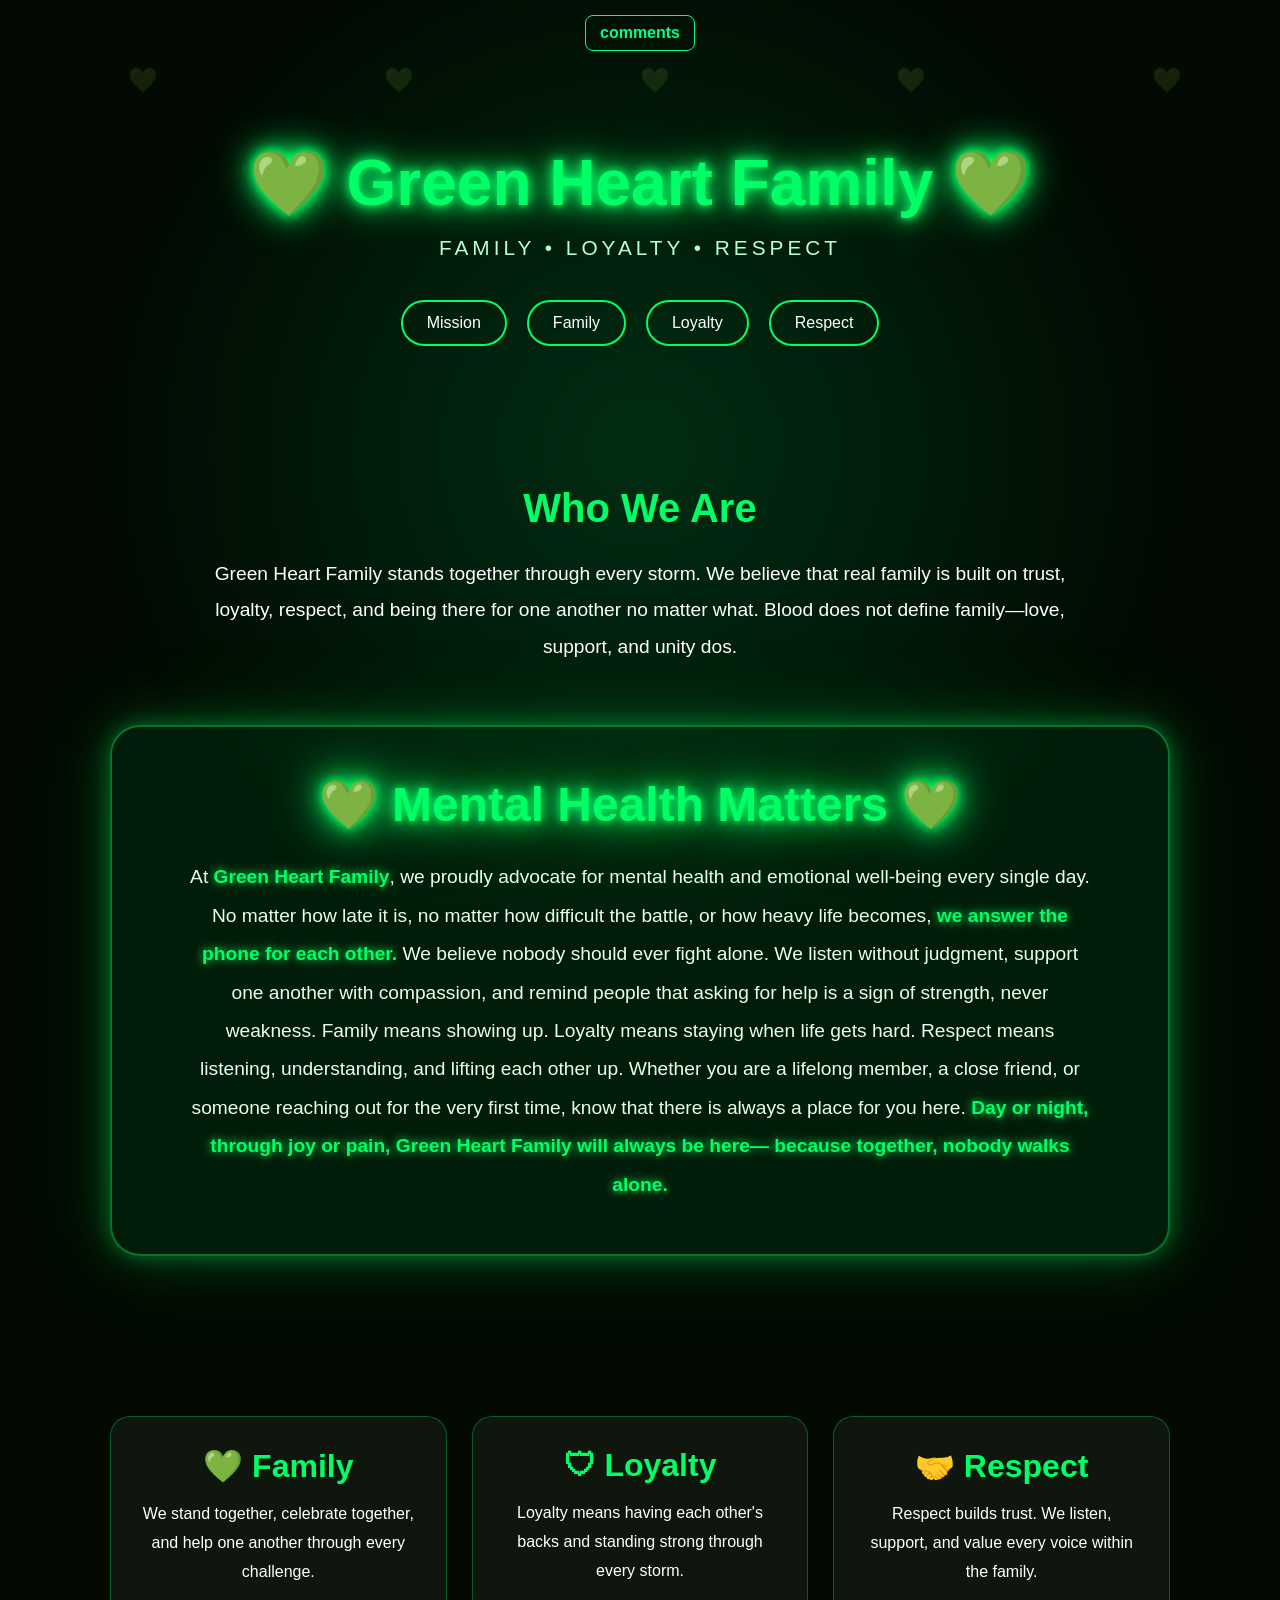
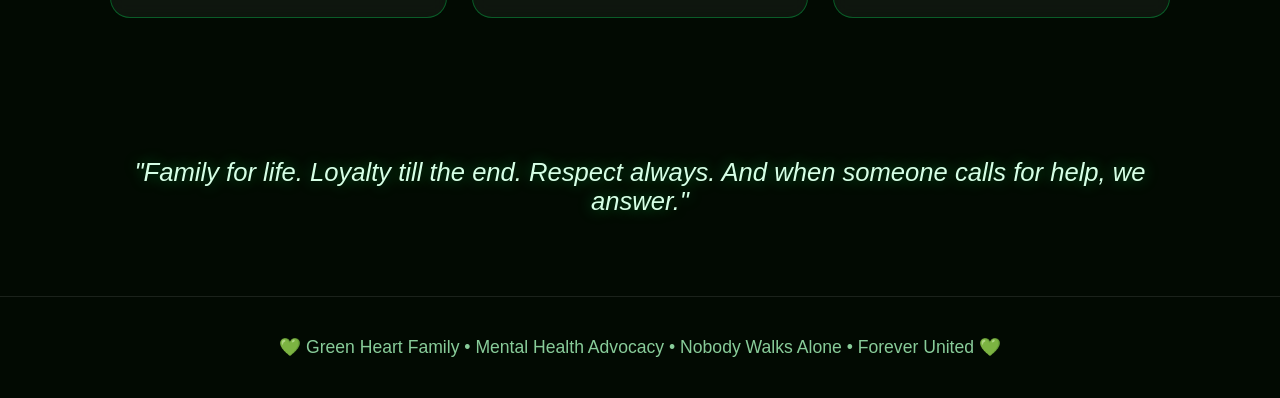
==== index.html @ 39920eed "Refactor index.html with updated content and styles" ====
<!DOCTYPE html>
<html lang="en">
<head>
<meta charset="UTF-8">
<meta name="viewport" content="width=device-width, initial-scale=1.0">
<title>Green Heart Family</title>

<style>
*{
margin:0;
padding:0;
box-sizing:border-box;
font-family:Arial,sans-serif;
}

html,body{
width:100%;
overflow-x:hidden;
}

/* ===== INTRO SCREEN ===== */
#intro{
position:fixed;
inset:0;
background:#000;
display:flex;
align-items:center;
justify-content:center;
z-index:9999;
animation:fadeOut 2s ease forwards;
animation-delay:4s;
}

#intro h1{
font-size:4rem;
color:#00ff66;
text-shadow:0 0 20px #00ff66, 0 0 40px #00ff66;
transform:scale(0.5);
opacity:0;
animation:zoomIn 2s ease forwards;
}

@keyframes zoomIn{
0%{
transform:scale(0.3);
opacity:0;
letter-spacing:20px;
}
100%{
transform:scale(1.2);
opacity:1;
letter-spacing:5px;
}
}

@keyframes fadeOut{
to{
opacity:0;
visibility:hidden;
}
}

body{
background:#020a02;
color:#fff;
}

/* Animated Background */
body::before{
content:"";
position:fixed;
inset:0;
background:
radial-gradient(circle at center,
rgba(0,255,120,.15),
transparent 70%);
animation:pulse 8s infinite alternate;
z-index:-2;
}

@keyframes pulse{
from{transform:scale(1);}
to{transform:scale(1.2);}
}

/* Floating Hearts */
.heart{
position:fixed;
color:#00ff66;
opacity:.15;
font-size:24px;
animation:float 18s linear infinite;
z-index:-1;
pointer-events:none;
}

@keyframes float{
0%{
transform:translateY(110vh) rotate(0deg);
}
100%{
transform:translateY(-120vh) rotate(360deg);
}
}

/* Header */
header{
text-align:center;
padding:80px 20px;
}

h1{
font-size:4rem;
color:#00ff66;
text-shadow:
0 0 10px #00ff66,
0 0 20px #00ff66,
0 0 40px #00ff66;
}

.tagline{
margin-top:15px;
font-size:1.3rem;
letter-spacing:4px;
color:#b8ffd0;
}

/* Navigation */
nav{
margin-top:40px;
display:flex;
justify-content:center;
gap:20px;
flex-wrap:wrap;
}

nav a{
text-decoration:none;
color:white;
padding:12px 24px;
border:2px solid #00ff66;
border-radius:30px;
transition:.3s;
}

nav a:hover{
background:#00ff66;
color:black;
box-shadow:0 0 25px #00ff66;
transform:translateY(-3px);
}

/* Sections */
section{
max-width:1100px;
margin:auto;
padding:60px 20px;
text-align:center;
}

section h2{
font-size:2.5rem;
color:#00ff66;
margin-bottom:25px;
}

/* Mental Health Hero */
.mental-health{
margin-top:60px;
padding:50px 30px;
border-radius:30px;
background:rgba(0,255,100,.08);
border:2px solid rgba(0,255,100,.4);
backdrop-filter:blur(10px);
box-shadow:
0 0 20px rgba(0,255,100,.3),
0 0 50px rgba(0,255,100,.2),
0 0 100px rgba(0,255,100,.1);
animation:greenGlow 4s infinite alternate;
}

@keyframes greenGlow{
from{
box-shadow:
0 0 20px rgba(0,255,100,.3),
0 0 50px rgba(0,255,100,.2);
}

to{
box-shadow:
0 0 40px rgba(0,255,100,.6),
0 0 90px rgba(0,255,100,.3);
}
}

.mental-health h2{
font-size:3rem;
text-shadow:
0 0 10px #00ff66,
0 0 25px #00ff66,
0 0 50px #00ff66;
}

.mental-health p{
font-size:1.2rem;
line-height:2;
color:#eaffea;
max-width:900px;
margin:auto;
}

.mental-health strong{
color:#00ff66;
text-shadow:0 0 10px #00ff66;
}

/* Cards */
.card-container{
display:grid;
grid-template-columns:repeat(auto-fit,minmax(250px,1fr));
gap:25px;
margin-top:40px;
}

.card{
background:rgba(255,255,255,.05);
border:1px solid rgba(0,255,100,.3);
padding:30px;
border-radius:20px;
backdrop-filter:blur(8px);
transition:.3s;
}

.card:hover{
transform:translateY(-10px);
box-shadow:0 0 30px rgba(0,255,100,.5);
}

.card h2{
color:#00ff66;
margin-bottom:15px;
font-size:2rem;
}

.card p{
line-height:1.8;
}

/* Quote */
.quote{
font-size:1.6rem;
font-style:italic;
padding:80px 20px;
color:#d6ffe6;
text-shadow:0 0 15px rgba(0,255,100,.4);
}

/* Footer */
footer{
text-align:center;
padding:40px 20px;
border-top:1px solid rgba(255,255,255,.1);
color:#88cc99;
font-size:1.1rem;
}

/* Mobile */
@media(max-width:768px){

h1{
font-size:2.7rem;
}

#intro h1{
font-size:2.5rem;
}

.tagline{
font-size:1rem;
letter-spacing:2px;
}

.mental-health h2{
font-size:2.2rem;
}

.mental-health p{
font-size:1rem;
line-height:1.8;
}

section h2{
font-size:2rem;
}

}
.pop-nav{
    text-align:center;
    margin:15px 0;
}

.pop-nav a{
    color:#00ff88;
    text-decoration:none;
    font-weight:bold;
    padding:8px 14px;
    border:1px solid #00ff88;
    border-radius:8px;
    display:inline-block;
    transition:0.3s;
}

.pop-nav a:hover{
    background:#00ff88;
    color:#000;
}
</style>
</head>

<body>

<!-- CINEMATIC INTRO -->
<div id="intro">
<h1>WELCOME IN</h1>
</div>

<nav class="pop-nav">
    <a href="comments.html">comments</a>
</nav>

<!-- Floating Hearts -->
<div class="heart" style="left:10%;animation-delay:0s;">💚</div>
<div class="heart" style="left:30%;animation-delay:4s;">💚</div>
<div class="heart" style="left:50%;animation-delay:8s;">💚</div>
<div class="heart" style="left:70%;animation-delay:12s;">💚</div>
<div class="heart" style="left:90%;animation-delay:16s;">💚</div>

<header>

<h1>💚 Green Heart Family 💚</h1>

<p class="tagline">
FAMILY • LOYALTY • RESPECT
</p>

<nav>
<a href="#mission">Mission</a>
<a href="#family">Family</a>
<a href="#loyalty">Loyalty</a>
<a href="#respect">Respect</a>
</nav>

</header>

<section id="mission">

<h2>Who We Are</h2>

<p style="font-size:1.2rem;line-height:1.9;max-width:900px;margin:auto;">
Green Heart Family stands together through every storm.
We believe that real family is built on trust, loyalty,
respect, and being there for one another no matter what.
Blood does not define family—love, support, and unity dos.
</p>

<div class="mental-health">

<h2>💚 Mental Health Matters 💚</h2>

<p>
At <strong>Green Heart Family</strong>, we proudly advocate
for mental health and emotional well-being every single day.

No matter how late it is, no matter how difficult the battle,
or how heavy life becomes, <strong>we answer the phone for each other.</strong>

We believe nobody should ever fight alone.

We listen without judgment, support one another with compassion,
and remind people that asking for help is a sign of strength,
never weakness.

Family means showing up.

Loyalty means staying when life gets hard.

Respect means listening, understanding, and lifting each other up.

Whether you are a lifelong member, a close friend,
or someone reaching out for the very first time,
know that there is always a place for you here.

<strong>
Day or night, through joy or pain,
Green Heart Family will always be here—
because together, nobody walks alone.
</strong>
</p>

</div>

</section>

<section>

<div class="card-container">

<div class="card" id="family">
<h2>💚 Family</h2>
<p>We stand together, celebrate together, and help one another through every challenge.</p>
</div>

<div class="card" id="loyalty">
<h2>🛡 Loyalty</h2>
<p>Loyalty means having each other's backs and standing strong through every storm.</p>
</div>

<div class="card" id="respect">
<h2>🤝 Respect</h2>
<p>Respect builds trust. We listen, support, and value every voice within the family.</p>
</div>

</div>

</section>

<section class="quote">
"Family for life. Loyalty till the end. Respect always. And when someone calls for help, we answer."
</section>

<footer>
💚 Green Heart Family • Mental Health Advocacy • Nobody Walks Alone • Forever United 💚
</footer>
<div id="disqus_thread"></div>
<script>
    /**
    *  RECOMMENDED CONFIGURATION VARIABLES: EDIT AND UNCOMMENT THE SECTION BELOW TO INSERT DYNAMIC VALUES FROM YOUR PLATFORM OR CMS.
    *  LEARN WHY DEFINING THESE VARIABLES IS IMPORTANT: https://disqus.com/admin/universalcode/#configuration-variables    */
    /*
    var disqus_config = function () {
    this.page.url = PAGE_URL;  // Replace PAGE_URL with your page's canonical URL variable
    this.page.identifier = PAGE_IDENTIFIER; // Replace PAGE_IDENTIFIER with your page's unique identifier variable
    };
    */
    (function() { // DON'T EDIT BELOW THIS LINE
    var d = document, s = d.createElement('script');
    s.src = 'https://https-legend200711-github-io-green-heart-family.disqus.com/embed.js';
    s.setAttribute('data-timestamp', +new Date());
    (d.head || d.body).appendChild(s);
    })();
</script>
<noscript>Please enable JavaScript to view the <a href="https://disqus.com/?ref_noscript">comments powered by Disqus.</a></noscript>
</body>
</html>
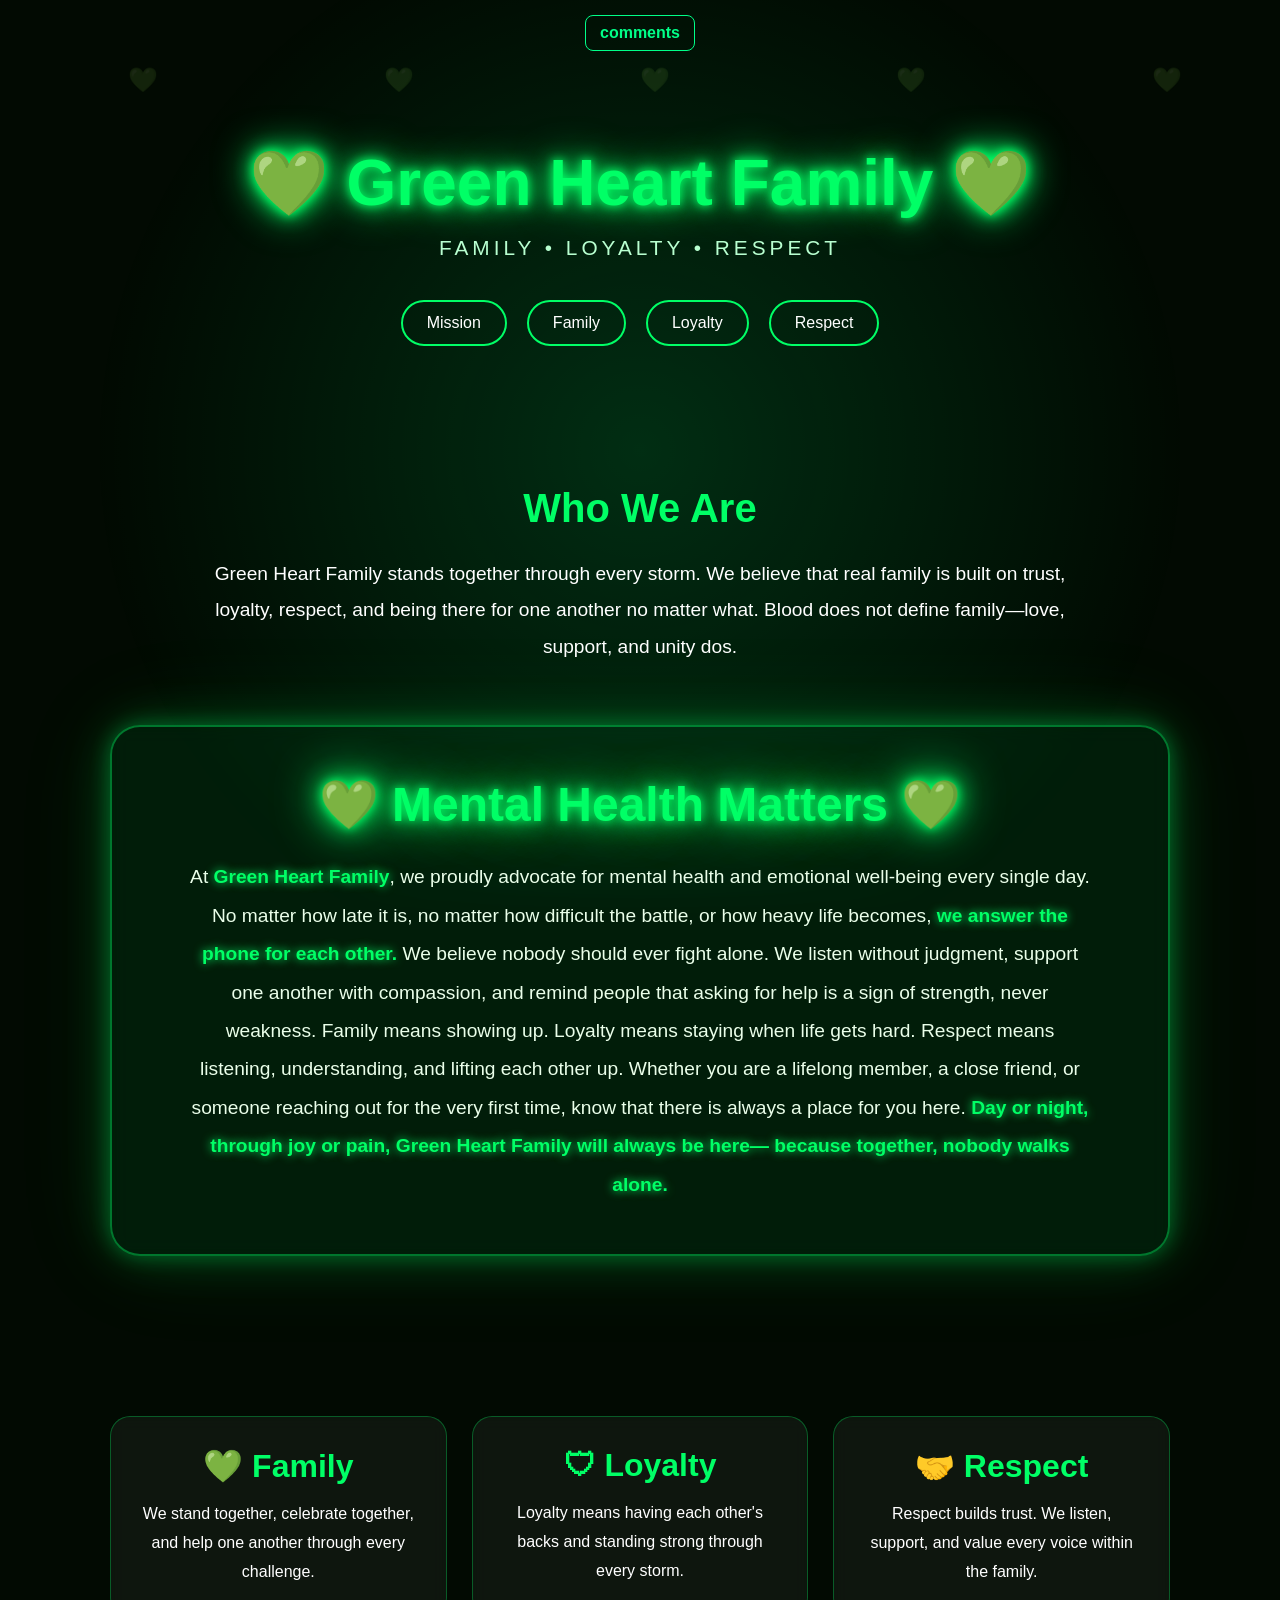
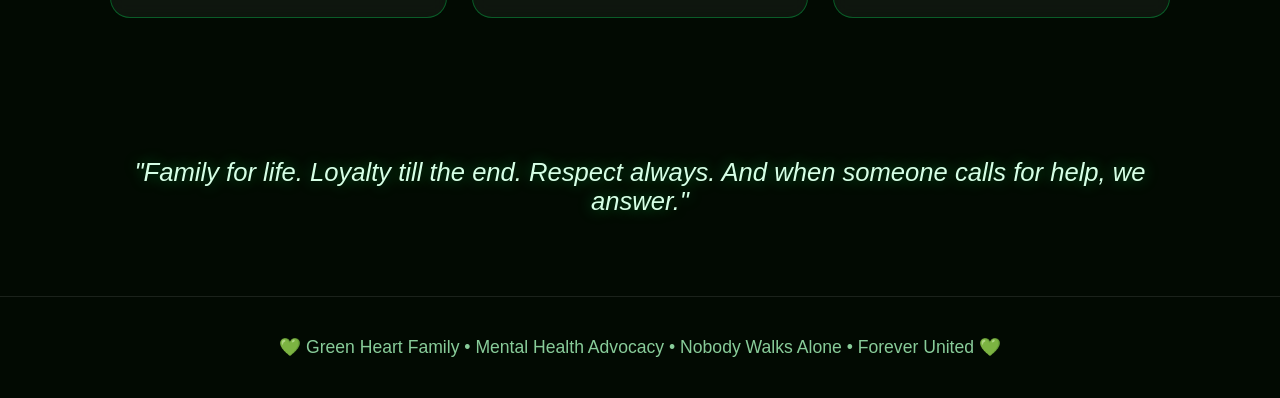
==== commit a1f17899: "Update index.html" ====
--- a/index.html
+++ b/index.html
@@ -431,24 +431,6 @@
 <footer>
 💚 Green Heart Family • Mental Health Advocacy • Nobody Walks Alone • Forever United 💚
 </footer>
-<div id="disqus_thread"></div>
-<script>
-    /**
-    *  RECOMMENDED CONFIGURATION VARIABLES: EDIT AND UNCOMMENT THE SECTION BELOW TO INSERT DYNAMIC VALUES FROM YOUR PLATFORM OR CMS.
-    *  LEARN WHY DEFINING THESE VARIABLES IS IMPORTANT: https://disqus.com/admin/universalcode/#configuration-variables    */
-    /*
-    var disqus_config = function () {
-    this.page.url = PAGE_URL;  // Replace PAGE_URL with your page's canonical URL variable
-    this.page.identifier = PAGE_IDENTIFIER; // Replace PAGE_IDENTIFIER with your page's unique identifier variable
-    };
-    */
-    (function() { // DON'T EDIT BELOW THIS LINE
-    var d = document, s = d.createElement('script');
-    s.src = 'https://https-legend200711-github-io-green-heart-family.disqus.com/embed.js';
-    s.setAttribute('data-timestamp', +new Date());
-    (d.head || d.body).appendChild(s);
-    })();
-</script>
-<noscript>Please enable JavaScript to view the <a href="https://disqus.com/?ref_noscript">comments powered by Disqus.</a></noscript>
+
 </body>
 </html>
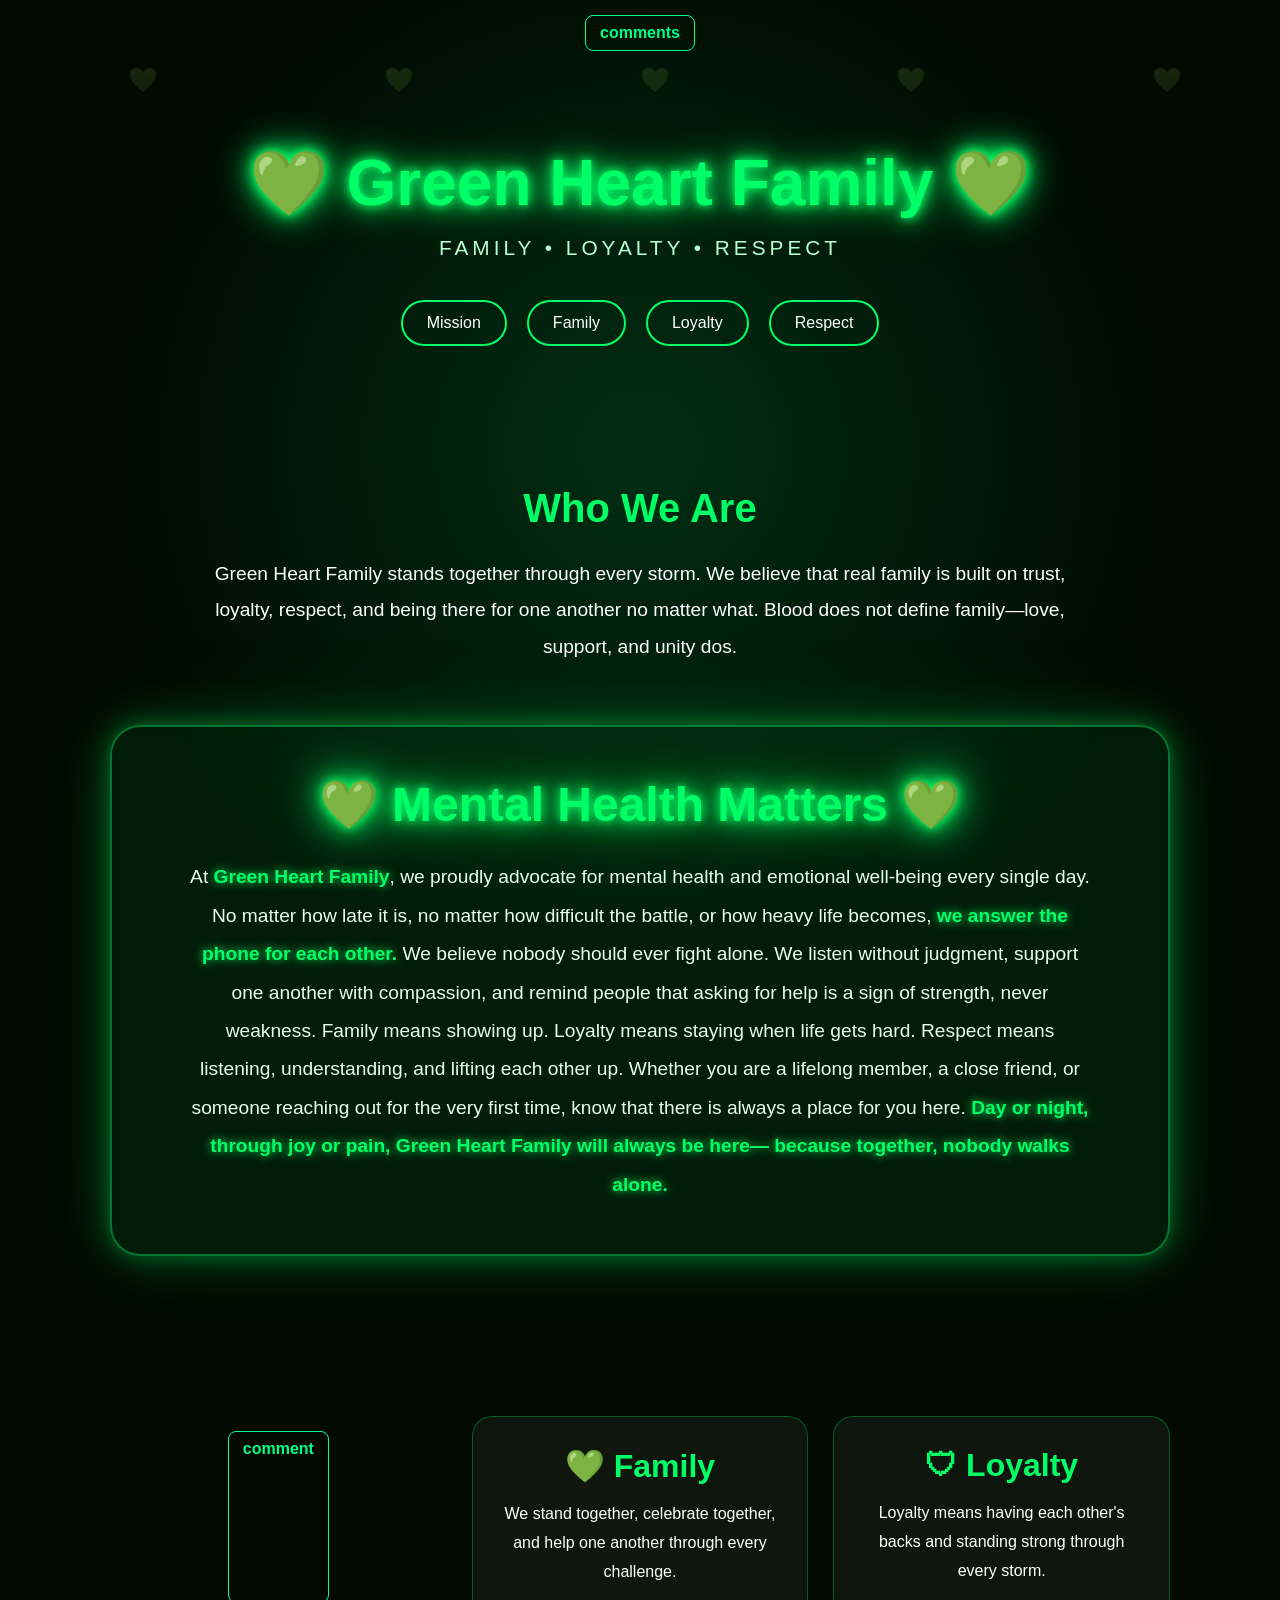
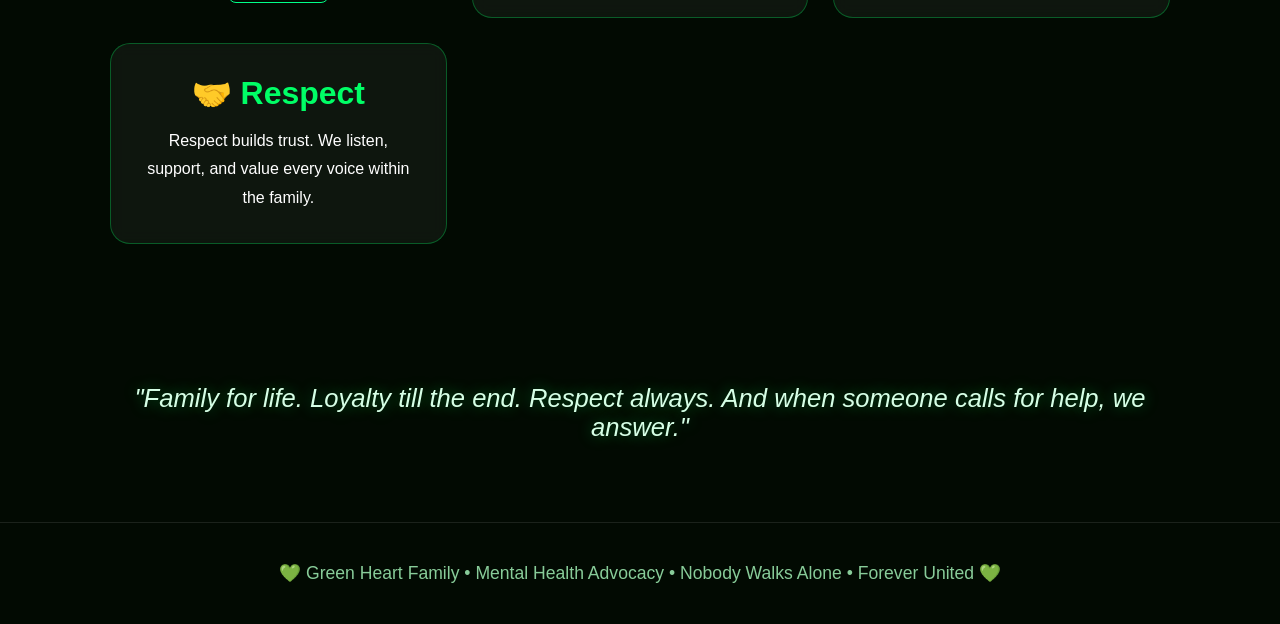
==== commit 3dc326cc: "Fix HTML formatting and clean up code" ====
--- a/index.html
+++ b/index.html
@@ -404,7 +404,9 @@
 <section>
 
 <div class="card-container">
-
+<nav class="pop-nav">
+    <a href="comments.html">comment</a>
+</nav>
 <div class="card" id="family">
 <h2>💚 Family</h2>
 <p>We stand together, celebrate together, and help one another through every challenge.</p>
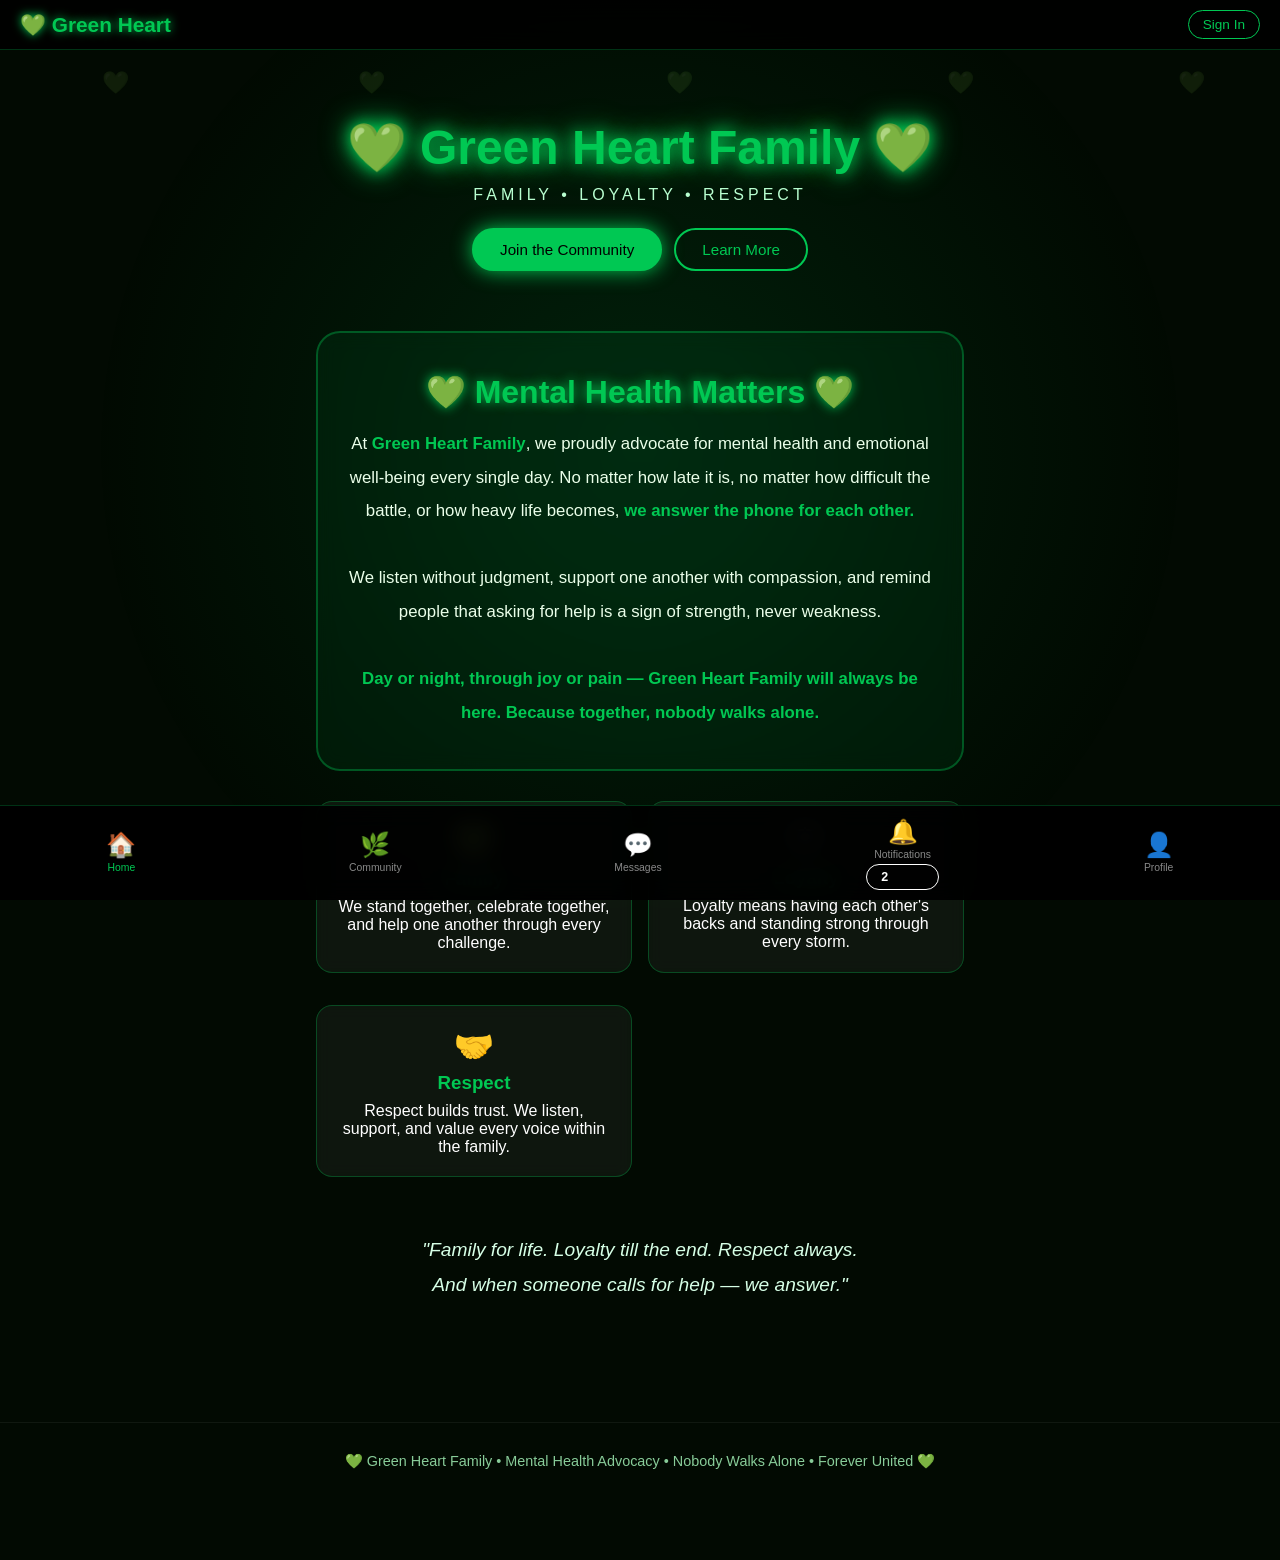
==== commit 56f07973: "Add files via upload" ====
--- a/index.html
+++ b/index.html
@@ -1,438 +1,351 @@
-<!DOCTYPE html>
-<html lang="en">
-<head>
-<meta charset="UTF-8">
-<meta name="viewport" content="width=device-width, initial-scale=1.0">
-<title>Green Heart Family</title>
-
-<style>
-*{
-margin:0;
-padding:0;
-box-sizing:border-box;
-font-family:Arial,sans-serif;
-}
-
-html,body{
-width:100%;
-overflow-x:hidden;
-}
-
-/* ===== INTRO SCREEN ===== */
-#intro{
-position:fixed;
-inset:0;
-background:#000;
-display:flex;
-align-items:center;
-justify-content:center;
-z-index:9999;
-animation:fadeOut 2s ease forwards;
-animation-delay:4s;
-}
-
-#intro h1{
-font-size:4rem;
-color:#00ff66;
-text-shadow:0 0 20px #00ff66, 0 0 40px #00ff66;
-transform:scale(0.5);
-opacity:0;
-animation:zoomIn 2s ease forwards;
-}
-
-@keyframes zoomIn{
-0%{
-transform:scale(0.3);
-opacity:0;
-letter-spacing:20px;
-}
-100%{
-transform:scale(1.2);
-opacity:1;
-letter-spacing:5px;
-}
-}
-
-@keyframes fadeOut{
-to{
-opacity:0;
-visibility:hidden;
-}
-}
-
-body{
-background:#020a02;
-color:#fff;
-}
-
-/* Animated Background */
-body::before{
-content:"";
-position:fixed;
-inset:0;
-background:
-radial-gradient(circle at center,
-rgba(0,255,120,.15),
-transparent 70%);
-animation:pulse 8s infinite alternate;
-z-index:-2;
-}
-
-@keyframes pulse{
-from{transform:scale(1);}
-to{transform:scale(1.2);}
-}
-
-/* Floating Hearts */
-.heart{
-position:fixed;
-color:#00ff66;
-opacity:.15;
-font-size:24px;
-animation:float 18s linear infinite;
-z-index:-1;
-pointer-events:none;
-}
-
-@keyframes float{
-0%{
-transform:translateY(110vh) rotate(0deg);
-}
-100%{
-transform:translateY(-120vh) rotate(360deg);
-}
-}
-
-/* Header */
-header{
-text-align:center;
-padding:80px 20px;
-}
-
-h1{
-font-size:4rem;
-color:#00ff66;
-text-shadow:
-0 0 10px #00ff66,
-0 0 20px #00ff66,
-0 0 40px #00ff66;
-}
-
-.tagline{
-margin-top:15px;
-font-size:1.3rem;
-letter-spacing:4px;
-color:#b8ffd0;
-}
-
-/* Navigation */
-nav{
-margin-top:40px;
-display:flex;
-justify-content:center;
-gap:20px;
-flex-wrap:wrap;
-}
-
-nav a{
-text-decoration:none;
-color:white;
-padding:12px 24px;
-border:2px solid #00ff66;
-border-radius:30px;
-transition:.3s;
-}
-
-nav a:hover{
-background:#00ff66;
-color:black;
-box-shadow:0 0 25px #00ff66;
-transform:translateY(-3px);
-}
-
-/* Sections */
-section{
-max-width:1100px;
-margin:auto;
-padding:60px 20px;
-text-align:center;
-}
-
-section h2{
-font-size:2.5rem;
-color:#00ff66;
-margin-bottom:25px;
-}
-
-/* Mental Health Hero */
-.mental-health{
-margin-top:60px;
-padding:50px 30px;
-border-radius:30px;
-background:rgba(0,255,100,.08);
-border:2px solid rgba(0,255,100,.4);
-backdrop-filter:blur(10px);
-box-shadow:
-0 0 20px rgba(0,255,100,.3),
-0 0 50px rgba(0,255,100,.2),
-0 0 100px rgba(0,255,100,.1);
-animation:greenGlow 4s infinite alternate;
-}
-
-@keyframes greenGlow{
-from{
-box-shadow:
-0 0 20px rgba(0,255,100,.3),
-0 0 50px rgba(0,255,100,.2);
-}
-
-to{
-box-shadow:
-0 0 40px rgba(0,255,100,.6),
-0 0 90px rgba(0,255,100,.3);
-}
-}
-
-.mental-health h2{
-font-size:3rem;
-text-shadow:
-0 0 10px #00ff66,
-0 0 25px #00ff66,
-0 0 50px #00ff66;
-}
-
-.mental-health p{
-font-size:1.2rem;
-line-height:2;
-color:#eaffea;
-max-width:900px;
-margin:auto;
-}
-
-.mental-health strong{
-color:#00ff66;
-text-shadow:0 0 10px #00ff66;
-}
-
-/* Cards */
-.card-container{
-display:grid;
-grid-template-columns:repeat(auto-fit,minmax(250px,1fr));
-gap:25px;
-margin-top:40px;
-}
-
-.card{
-background:rgba(255,255,255,.05);
-border:1px solid rgba(0,255,100,.3);
-padding:30px;
-border-radius:20px;
-backdrop-filter:blur(8px);
-transition:.3s;
-}
-
-.card:hover{
-transform:translateY(-10px);
-box-shadow:0 0 30px rgba(0,255,100,.5);
-}
-
-.card h2{
-color:#00ff66;
-margin-bottom:15px;
-font-size:2rem;
-}
-
-.card p{
-line-height:1.8;
-}
-
-/* Quote */
-.quote{
-font-size:1.6rem;
-font-style:italic;
-padding:80px 20px;
-color:#d6ffe6;
-text-shadow:0 0 15px rgba(0,255,100,.4);
-}
-
-/* Footer */
-footer{
-text-align:center;
-padding:40px 20px;
-border-top:1px solid rgba(255,255,255,.1);
-color:#88cc99;
-font-size:1.1rem;
-}
-
-/* Mobile */
-@media(max-width:768px){
-
-h1{
-font-size:2.7rem;
-}
-
-#intro h1{
-font-size:2.5rem;
-}
-
-.tagline{
-font-size:1rem;
-letter-spacing:2px;
-}
-
-.mental-health h2{
-font-size:2.2rem;
-}
-
-.mental-health p{
-font-size:1rem;
-line-height:1.8;
-}
-
-section h2{
-font-size:2rem;
-}
-
-}
-.pop-nav{
-    text-align:center;
-    margin:15px 0;
-}
-
-.pop-nav a{
-    color:#00ff88;
-    text-decoration:none;
-    font-weight:bold;
-    padding:8px 14px;
-    border:1px solid #00ff88;
-    border-radius:8px;
-    display:inline-block;
-    transition:0.3s;
-}
-
-.pop-nav a:hover{
-    background:#00ff88;
-    color:#000;
-}
-</style>
-</head>
-
-<body>
-
-<!-- CINEMATIC INTRO -->
-<div id="intro">
-<h1>WELCOME IN</h1>
-</div>
-
-<nav class="pop-nav">
-    <a href="comments.html">comments</a>
-</nav>
-
-<!-- Floating Hearts -->
-<div class="heart" style="left:10%;animation-delay:0s;">💚</div>
-<div class="heart" style="left:30%;animation-delay:4s;">💚</div>
-<div class="heart" style="left:50%;animation-delay:8s;">💚</div>
-<div class="heart" style="left:70%;animation-delay:12s;">💚</div>
-<div class="heart" style="left:90%;animation-delay:16s;">💚</div>
-
-<header>
-
-<h1>💚 Green Heart Family 💚</h1>
-
-<p class="tagline">
-FAMILY • LOYALTY • RESPECT
-</p>
-
-<nav>
-<a href="#mission">Mission</a>
-<a href="#family">Family</a>
-<a href="#loyalty">Loyalty</a>
-<a href="#respect">Respect</a>
-</nav>
-
-</header>
-
-<section id="mission">
-
-<h2>Who We Are</h2>
-
-<p style="font-size:1.2rem;line-height:1.9;max-width:900px;margin:auto;">
-Green Heart Family stands together through every storm.
-We believe that real family is built on trust, loyalty,
-respect, and being there for one another no matter what.
-Blood does not define family—love, support, and unity dos.
-</p>
-
-<div class="mental-health">
-
-<h2>💚 Mental Health Matters 💚</h2>
-
-<p>
-At <strong>Green Heart Family</strong>, we proudly advocate
-for mental health and emotional well-being every single day.
-
-No matter how late it is, no matter how difficult the battle,
-or how heavy life becomes, <strong>we answer the phone for each other.</strong>
-
-We believe nobody should ever fight alone.
-
-We listen without judgment, support one another with compassion,
-and remind people that asking for help is a sign of strength,
-never weakness.
-
-Family means showing up.
-
-Loyalty means staying when life gets hard.
-
-Respect means listening, understanding, and lifting each other up.
-
-Whether you are a lifelong member, a close friend,
-or someone reaching out for the very first time,
-know that there is always a place for you here.
-
-<strong>
-Day or night, through joy or pain,
-Green Heart Family will always be here—
-because together, nobody walks alone.
-</strong>
-</p>
-
-</div>
-
-</section>
-
-<section>
-
-<div class="card-container">
-<nav class="pop-nav">
-    <a href="comments.html">comment</a>
-</nav>
-<div class="card" id="family">
-<h2>💚 Family</h2>
-<p>We stand together, celebrate together, and help one another through every challenge.</p>
-</div>
-
-<div class="card" id="loyalty">
-<h2>🛡 Loyalty</h2>
-<p>Loyalty means having each other's backs and standing strong through every storm.</p>
-</div>
-
-<div class="card" id="respect">
-<h2>🤝 Respect</h2>
-<p>Respect builds trust. We listen, support, and value every voice within the family.</p>
-</div>
-
-</div>
-
-</section>
-
-<section class="quote">
-"Family for life. Loyalty till the end. Respect always. And when someone calls for help, we answer."
-</section>
-
-<footer>
-💚 Green Heart Family • Mental Health Advocacy • Nobody Walks Alone • Forever United 💚
-</footer>
-
-</body>
-</html>
+<!DOCTYPE html>
+<html lang="en-US">
+<head>
+  <meta charset="UTF-8" />
+  <meta name="viewport" content="width=device-width, initial-scale=1.0, viewport-fit=cover" />
+  <meta http-equiv="X-UA-Compatible" content="IE=edge" />
+  <title>Green Heart Family</title>
+
+  <!-- SEO & PWA meta -->
+  <meta name="description" content="Green Heart Family is a community website where members can connect, share posts, chat, support one another, and participate in the community." />
+  <meta name="theme-color" content="#00C853" />
+  <meta name="mobile-web-app-capable" content="yes" />
+  <meta name="apple-mobile-web-app-capable" content="yes" />
+  <meta name="apple-mobile-web-app-status-bar-style" content="black-translucent" />
+  <meta name="apple-mobile-web-app-title" content="Green Heart" />
+
+  <!-- Open Graph -->
+  <meta property="og:title" content="Green Heart Family" />
+  <meta property="og:description" content="Family • Loyalty • Respect — Connect, share, and support one another." />
+  <meta property="og:type" content="website" />
+  <meta property="og:url" content="https://legend200711.github.io/Green-heart-family/" />
+
+  <!-- Icons -->
+  <link rel="icon" href="favicon.ico" sizes="48x48" />
+  <link rel="apple-touch-icon" href="apple-touch-icon.png" />
+  <link rel="manifest" href="manifest.json" />
+
+  <!-- Stylesheet -->
+  <link rel="stylesheet" href="style.css" />
+</head>
+<body>
+
+<!-- ===== INTRO SCREEN ===== -->
+<div id="intro" aria-hidden="true">
+  <h1>💚 GREEN HEART</h1>
+  <p>FAMILY • LOYALTY • RESPECT</p>
+</div>
+
+<!-- ===== TOP BAR ===== -->
+<header id="topbar" role="banner">
+  <div class="logo">💚 Green Heart</div>
+  <div class="top-actions">
+    <span id="topbar-user" style="color:#00C853;font-size:0.9rem;"></span>
+    <button id="btn-login-top" onclick="showModal('auth-modal')" aria-label="Sign in">Sign In</button>
+    <button id="btn-logout-top" onclick="logout()" style="display:none;" aria-label="Sign out">Sign Out</button>
+  </div>
+</header>
+
+<!-- ===== HOME PAGE ===== -->
+<main id="page-home" class="page active" role="main">
+
+  <!-- Floating hearts (aria-hidden, decorative) -->
+  <div class="heart" style="left:8%;animation-delay:0s;" aria-hidden="true">💚</div>
+  <div class="heart" style="left:28%;animation-delay:5s;" aria-hidden="true">💚</div>
+  <div class="heart" style="left:52%;animation-delay:10s;" aria-hidden="true">💚</div>
+  <div class="heart" style="left:74%;animation-delay:15s;" aria-hidden="true">💚</div>
+  <div class="heart" style="left:92%;animation-delay:3s;" aria-hidden="true">💚</div>
+
+  <div class="hero">
+    <h1>💚 Green Heart Family 💚</h1>
+    <p class="tagline">FAMILY • LOYALTY • RESPECT</p>
+    <div class="hero-actions">
+      <button class="btn btn-primary" onclick="showPage('community')">Join the Community</button>
+      <button class="btn" onclick="showPage('about')">Learn More</button>
+    </div>
+  </div>
+
+  <div class="mental-block">
+    <h2>💚 Mental Health Matters 💚</h2>
+    <p>
+      At <strong>Green Heart Family</strong>, we proudly advocate for mental health and emotional
+      well-being every single day. No matter how late it is, no matter how difficult the battle,
+      or how heavy life becomes, <strong>we answer the phone for each other.</strong><br /><br />
+      We listen without judgment, support one another with compassion, and remind people that
+      asking for help is a sign of strength, never weakness.<br /><br />
+      <strong>Day or night, through joy or pain — Green Heart Family will always be here.
+      Because together, nobody walks alone.</strong>
+    </p>
+  </div>
+
+  <div style="display:grid;grid-template-columns:repeat(auto-fit,minmax(240px,1fr));gap:16px;margin-top:10px;">
+    <div class="card" style="text-align:center;">
+      <div style="font-size:2rem;margin-bottom:8px;">💚</div>
+      <h3 style="color:#00C853;margin-bottom:8px;">Family</h3>
+      <p>We stand together, celebrate together, and help one another through every challenge.</p>
+    </div>
+    <div class="card" style="text-align:center;">
+      <div style="font-size:2rem;margin-bottom:8px;">🛡</div>
+      <h3 style="color:#00C853;margin-bottom:8px;">Loyalty</h3>
+      <p>Loyalty means having each other's backs and standing strong through every storm.</p>
+    </div>
+    <div class="card" style="text-align:center;">
+      <div style="font-size:2rem;margin-bottom:8px;">🤝</div>
+      <h3 style="color:#00C853;margin-bottom:8px;">Respect</h3>
+      <p>Respect builds trust. We listen, support, and value every voice within the family.</p>
+    </div>
+  </div>
+
+  <blockquote style="font-size:1.2rem;font-style:italic;text-align:center;padding:40px 20px;color:#d6ffe6;line-height:1.8;">
+    "Family for life. Loyalty till the end. Respect always.<br />
+    And when someone calls for help — we answer."
+  </blockquote>
+
+</main>
+
+<!-- ===== ABOUT PAGE ===== -->
+<main id="page-about" class="page" role="main">
+  <h2 class="section-title">About Green Heart Family</h2>
+  <div class="card">
+    <h3 style="color:#00C853;margin-bottom:12px;">Who We Are</h3>
+    <p style="line-height:1.9;">
+      Green Heart Family stands together through every storm. We believe that real family is built
+      on trust, loyalty, respect, and being there for one another no matter what. Blood does not
+      define family — love, support, and unity do.
+    </p>
+  </div>
+  <div class="card">
+    <h3 style="color:#00C853;margin-bottom:12px;">Our Mission</h3>
+    <p style="line-height:1.9;">
+      To create a safe, supportive online community where every member feels valued, heard, and
+      never alone. We advocate for mental health, celebrate achievements, and lift each other up
+      through every challenge life brings.
+    </p>
+  </div>
+  <div class="card">
+    <h3 style="color:#00C853;margin-bottom:12px;">Community Rules</h3>
+    <ul style="line-height:2;padding-left:20px;color:#eaffea;">
+      <li>Treat every member with respect and kindness.</li>
+      <li>No hate speech, harassment, or bullying of any kind.</li>
+      <li>Support one another — especially those going through hard times.</li>
+      <li>Keep personal information private and secure.</li>
+      <li>Report harmful content to a moderator immediately.</li>
+      <li>Family for life. Loyalty till the end.</li>
+    </ul>
+  </div>
+  <div class="card" style="text-align:center;">
+    <p style="color:#888;font-size:0.9rem;">
+      Built with 💚 by the Green Heart Family<br />
+      <a href="https://legend200711.github.io/Green-heart-family/" style="color:#00C853;">legend200711.github.io/Green-heart-family</a>
+    </p>
+  </div>
+</main>
+
+<!-- ===== COMMUNITY / POSTS PAGE ===== -->
+<main id="page-community" class="page" role="main">
+  <h2 class="section-title">Community</h2>
+
+  <!-- Search -->
+  <div class="search-bar">
+    <input type="search" id="post-search" placeholder="Search posts…" oninput="loadPosts(this.value)" aria-label="Search posts" />
+  </div>
+
+  <!-- Compose -->
+  <div class="compose-box" id="compose-area">
+    <textarea id="post-text" placeholder="Share something with the family… 💚" rows="3" maxlength="1000" aria-label="Post text"></textarea>
+    <img id="image-preview" alt="Image preview" />
+    <div class="compose-footer">
+      <label for="post-image-input" title="Attach image" aria-label="Attach image">📷
+        <input type="file" id="post-image-input" accept="image/*" onchange="handleImageUpload(event)" />
+      </label>
+      <button class="btn btn-sm btn-primary" onclick="submitPost()">Post</button>
+    </div>
+  </div>
+
+  <!-- Posts feed -->
+  <div id="posts-container" aria-live="polite"></div>
+</main>
+
+<!-- ===== MESSAGES PAGE ===== -->
+<main id="page-messages" class="page" role="main">
+  <h2 class="section-title">Messages</h2>
+  <div id="chat-list-view">
+    <div id="chat-list" aria-live="polite"></div>
+  </div>
+  <!-- Chat window (hidden until a convo is opened) -->
+  <div class="chat-window" id="chat-window-view">
+    <div class="chat-header">
+      <button class="back-btn" onclick="closeChat()" aria-label="Back to messages">←</button>
+      <div class="avatar" style="width:36px;height:36px;font-size:1rem;">💚</div>
+      <strong id="chat-partner-name"></strong>
+    </div>
+    <div class="chat-messages" id="chat-messages" aria-live="polite"></div>
+    <div class="chat-input-row">
+      <input type="text" id="chat-input" placeholder="Type a message…" aria-label="Message input" maxlength="500" />
+      <button class="btn btn-sm btn-primary" onclick="sendMessage()">Send</button>
+    </div>
+  </div>
+</main>
+
+<!-- ===== NOTIFICATIONS PAGE ===== -->
+<main id="page-notifications" class="page" role="main">
+  <h2 class="section-title">Notifications</h2>
+  <div id="notif-list" aria-live="polite"></div>
+</main>
+
+<!-- ===== PROFILE PAGE ===== -->
+<main id="page-profile" class="page" role="main">
+  <div id="profile-content"></div>
+  <!-- Hidden avatar file input -->
+  <input type="file" id="avatar-upload" accept="image/*" style="display:none;" onchange="handleAvatarUpload(event)" />
+</main>
+
+<!-- ===== SETTINGS PAGE ===== -->
+<main id="page-settings" class="page" role="main">
+  <h2 class="section-title">Settings</h2>
+  <div class="card">
+    <div class="settings-group">
+      <h3>Appearance</h3>
+      <div class="setting-row">
+        <span class="setting-label">Dark Mode</span>
+        <label class="toggle" aria-label="Toggle dark mode">
+          <input type="checkbox" id="toggle-dark" onchange="toggleDarkMode(this.checked)" />
+          <span class="slider"></span>
+        </label>
+      </div>
+    </div>
+    <div class="settings-group">
+      <h3>Account</h3>
+      <div class="setting-row">
+        <span class="setting-label">Edit Profile</span>
+        <button class="btn btn-sm" onclick="showModal('edit-profile-modal')">Edit</button>
+      </div>
+      <div class="setting-row">
+        <span class="setting-label">Sign Out</span>
+        <button class="btn btn-sm btn-danger" onclick="logout()">Sign Out</button>
+      </div>
+    </div>
+    <div class="settings-group">
+      <h3>About</h3>
+      <div class="setting-row">
+        <span class="setting-label">Version</span>
+        <span style="color:#666;font-size:0.85rem;">1.0.0</span>
+      </div>
+      <div class="setting-row">
+        <span class="setting-label">Website</span>
+        <a href="https://legend200711.github.io/Green-heart-family/" target="_blank" rel="noopener" style="color:#00C853;font-size:0.85rem;">Open</a>
+      </div>
+      <div class="setting-row">
+        <span class="setting-label">Install App</span>
+        <button class="btn btn-sm" onclick="installApp()">Install</button>
+      </div>
+    </div>
+  </div>
+</main>
+
+<!-- ===== BOTTOM NAV ===== -->
+<nav id="bottom-nav" role="navigation" aria-label="Main navigation">
+  <button class="nav-btn active" data-page="home" onclick="showPage('home')" aria-label="Home">
+    <span class="nav-icon">🏠</span>Home
+  </button>
+  <button class="nav-btn" data-page="community" onclick="showPage('community')" aria-label="Community">
+    <span class="nav-icon">🌿</span>Community
+  </button>
+  <button class="nav-btn" data-page="messages" onclick="showPage('messages')" aria-label="Messages">
+    <span class="nav-icon">💬</span>Messages
+  </button>
+  <div class="nav-btn-wrap">
+    <button class="nav-btn" data-page="notifications" onclick="showPage('notifications')" aria-label="Notifications">
+      <span class="nav-icon">🔔</span>Notifications
+    </button>
+    <span class="badge" id="notif-badge" aria-live="polite" aria-label="Unread notifications" style="display:none;"></span>
+  </div>
+  <button class="nav-btn" data-page="profile" onclick="showPage('profile')" aria-label="Profile">
+    <span class="nav-icon">👤</span>Profile
+  </button>
+</nav>
+
+<!-- ===== AUTH MODAL ===== -->
+<div class="modal-overlay" id="auth-modal" role="dialog" aria-modal="true" aria-labelledby="auth-title">
+  <div class="modal-box">
+    <h2 id="auth-title">💚 Green Heart Family</h2>
+    <div style="display:flex;gap:8px;margin-bottom:20px;">
+      <button class="btn btn-sm btn-primary" id="tab-login" onclick="switchAuthTab('login')">Sign In</button>
+      <button class="btn btn-sm" id="tab-register" onclick="switchAuthTab('register')">Register</button>
+    </div>
+    <!-- Login form -->
+    <div id="login-form">
+      <div class="form-group">
+        <label for="login-email">Email</label>
+        <input type="email" id="login-email" placeholder="you@example.com" autocomplete="email" />
+      </div>
+      <div class="form-group">
+        <label for="login-pass">Password</label>
+        <input type="password" id="login-pass" placeholder="••••••••" autocomplete="current-password" onkeydown="if(event.key==='Enter')handleLogin()" />
+      </div>
+      <div class="modal-error" id="login-error" role="alert"></div>
+      <div class="modal-actions">
+        <button class="btn btn-primary" onclick="handleLogin()">Sign In</button>
+        <button class="btn" onclick="closeModal('auth-modal')">Close</button>
+      </div>
+      <p style="text-align:center;font-size:0.8rem;color:#888;margin-top:14px;">
+        Demo: <strong style="color:#00C853;">demo@ghf.com</strong> / <strong style="color:#00C853;">demo1234</strong>
+      </p>
+    </div>
+    <!-- Register form -->
+    <div id="reg-form" style="display:none;">
+      <div class="form-group">
+        <label for="reg-name">Full Name</label>
+        <input type="text" id="reg-name" placeholder="Your name" autocomplete="name" />
+      </div>
+      <div class="form-group">
+        <label for="reg-email">Email</label>
+        <input type="email" id="reg-email" placeholder="you@example.com" autocomplete="email" />
+      </div>
+      <div class="form-group">
+        <label for="reg-pass">Password (min 6 chars)</label>
+        <input type="password" id="reg-pass" placeholder="••••••••" autocomplete="new-password" onkeydown="if(event.key==='Enter')handleRegister()" />
+      </div>
+      <div class="modal-error" id="reg-error" role="alert"></div>
+      <div class="modal-actions">
+        <button class="btn btn-primary" onclick="handleRegister()">Create Account</button>
+        <button class="btn" onclick="closeModal('auth-modal')">Close</button>
+      </div>
+    </div>
+  </div>
+</div>
+
+<!-- ===== EDIT PROFILE MODAL ===== -->
+<div class="modal-overlay" id="edit-profile-modal" role="dialog" aria-modal="true" aria-labelledby="edit-profile-title">
+  <div class="modal-box">
+    <h2 id="edit-profile-title">Edit Profile</h2>
+    <div class="form-group">
+      <label for="edit-name">Display Name</label>
+      <input type="text" id="edit-name" placeholder="Your name" />
+    </div>
+    <div class="form-group">
+      <label for="edit-bio">Bio</label>
+      <textarea id="edit-bio" placeholder="Tell the family about yourself…"></textarea>
+    </div>
+    <div class="modal-error" id="edit-profile-error" role="alert"></div>
+    <div class="modal-actions">
+      <button class="btn btn-primary" onclick="saveProfile()">Save</button>
+      <button class="btn" onclick="closeModal('edit-profile-modal')">Cancel</button>
+    </div>
+  </div>
+</div>
+
+<!-- ===== PWA INSTALL BANNER ===== -->
+<div id="install-banner" role="banner" onclick="installApp()" aria-label="Install Green Heart Family app">
+  📲 Install Green Heart Family
+  <button class="btn btn-sm" style="border-color:#000;color:#000;background:transparent;" onclick="document.getElementById('install-banner').classList.remove('show');event.stopPropagation();">✕</button>
+</div>
+
+<!-- ===== FOOTER ===== -->
+<footer style="text-align:center;padding:30px 20px 90px;color:#88cc99;font-size:0.9rem;border-top:1px solid rgba(255,255,255,0.06);">
+  💚 Green Heart Family • Mental Health Advocacy • Nobody Walks Alone • Forever United 💚
+</footer>
+
+<script src="script.js"></script>
+</body>
+</html>
--- a/style.css
+++ b/style.css
@@ -0,0 +1,586 @@
+/* ===== RESET & BASE ===== */
+*, *::before, *::after { margin: 0; padding: 0; box-sizing: border-box; }
+html { scroll-behavior: smooth; }
+body {
+  font-family: Arial, sans-serif;
+  background: #020a02;
+  color: #fff;
+  overflow-x: hidden;
+  transition: background 0.3s, color 0.3s;
+}
+
+/* ===== DARK MODE ===== */
+body.dark-mode { background: #000; color: #eee; }
+body.dark-mode .card { background: rgba(255,255,255,0.04); }
+body.dark-mode .modal-box { background: #111; }
+body.dark-mode input,
+body.dark-mode textarea,
+body.dark-mode select { background: #1a1a1a; color: #eee; border-color: #333; }
+
+/* ===== ANIMATED BACKGROUND ===== */
+body::before {
+  content: "";
+  position: fixed;
+  inset: 0;
+  background: radial-gradient(circle at center, rgba(0,200,83,.12), transparent 70%);
+  animation: bgPulse 8s infinite alternate;
+  z-index: -2;
+  pointer-events: none;
+}
+@keyframes bgPulse { from { transform: scale(1); } to { transform: scale(1.2); } }
+
+/* ===== FLOATING HEARTS ===== */
+.heart {
+  position: fixed;
+  color: #00C853;
+  opacity: .12;
+  font-size: 22px;
+  animation: floatUp 18s linear infinite;
+  z-index: -1;
+  pointer-events: none;
+}
+@keyframes floatUp {
+  0%   { transform: translateY(110vh) rotate(0deg); }
+  100% { transform: translateY(-120vh) rotate(360deg); }
+}
+
+/* ===== INTRO SCREEN ===== */
+#intro {
+  position: fixed;
+  inset: 0;
+  background: #000;
+  display: flex;
+  align-items: center;
+  justify-content: center;
+  flex-direction: column;
+  z-index: 9999;
+  animation: introFadeOut 1.2s ease forwards;
+  animation-delay: 3.5s;
+}
+#intro h1 {
+  font-size: 3.5rem;
+  color: #00C853;
+  text-shadow: 0 0 20px #00C853, 0 0 50px #00C853;
+  transform: scale(0.4);
+  opacity: 0;
+  animation: introZoom 2s ease forwards;
+}
+#intro p {
+  margin-top: 12px;
+  color: #b8ffd0;
+  letter-spacing: 4px;
+  font-size: 1rem;
+  opacity: 0;
+  animation: introFadeIn 1s ease forwards;
+  animation-delay: 1.2s;
+}
+@keyframes introZoom {
+  0%   { transform: scale(0.3); opacity: 0; letter-spacing: 20px; }
+  100% { transform: scale(1.1); opacity: 1; letter-spacing: 6px; }
+}
+@keyframes introFadeIn { to { opacity: 1; } }
+@keyframes introFadeOut { to { opacity: 0; visibility: hidden; pointer-events: none; } }
+
+/* ===== TOP BAR ===== */
+#topbar {
+  position: sticky;
+  top: 0;
+  z-index: 500;
+  background: rgba(0,0,0,0.85);
+  backdrop-filter: blur(12px);
+  border-bottom: 1px solid rgba(0,200,83,0.25);
+  display: flex;
+  align-items: center;
+  justify-content: space-between;
+  padding: 10px 20px;
+  gap: 10px;
+}
+#topbar .logo {
+  font-size: 1.3rem;
+  font-weight: bold;
+  color: #00C853;
+  text-shadow: 0 0 10px #00C853;
+  white-space: nowrap;
+}
+#topbar .top-actions {
+  display: flex;
+  gap: 10px;
+  align-items: center;
+}
+#topbar button {
+  background: transparent;
+  border: 1.5px solid #00C853;
+  color: #00C853;
+  padding: 6px 14px;
+  border-radius: 20px;
+  cursor: pointer;
+  font-size: 0.85rem;
+  transition: 0.3s;
+}
+#topbar button:hover { background: #00C853; color: #000; }
+
+/* ===== BOTTOM NAV ===== */
+#bottom-nav {
+  position: fixed;
+  bottom: 0;
+  left: 0;
+  right: 0;
+  z-index: 500;
+  background: rgba(0,0,0,0.92);
+  backdrop-filter: blur(12px);
+  border-top: 1px solid rgba(0,200,83,0.25);
+  display: flex;
+  justify-content: space-around;
+  align-items: center;
+  padding: 8px 0 10px;
+}
+.nav-btn {
+  display: flex;
+  flex-direction: column;
+  align-items: center;
+  gap: 3px;
+  background: none;
+  border: none;
+  color: #888;
+  cursor: pointer;
+  font-size: 0.65rem;
+  transition: color 0.2s;
+  padding: 4px 8px;
+  border-radius: 10px;
+}
+.nav-btn .nav-icon { font-size: 1.5rem; }
+.nav-btn.active, .nav-btn:hover { color: #00C853; }
+.nav-btn .badge {
+  position: absolute;
+  top: -4px;
+  right: -4px;
+  background: #f44336;
+  color: #fff;
+  font-size: 0.6rem;
+  border-radius: 50%;
+  width: 16px;
+  height: 16px;
+  display: flex;
+  align-items: center;
+  justify-content: center;
+}
+.nav-btn-wrap { position: relative; }
+
+/* ===== PAGES ===== */
+.page { display: none; padding: 20px 16px 80px; max-width: 680px; margin: 0 auto; }
+.page.active { display: block; }
+
+/* ===== SECTION HEADINGS ===== */
+.section-title {
+  font-size: 1.8rem;
+  color: #00C853;
+  text-shadow: 0 0 10px #00C853;
+  margin-bottom: 20px;
+  text-align: center;
+}
+
+/* ===== HERO (HOME) ===== */
+.hero {
+  text-align: center;
+  padding: 50px 20px 30px;
+}
+.hero h1 {
+  font-size: 3rem;
+  color: #00C853;
+  text-shadow: 0 0 15px #00C853, 0 0 30px #00C853;
+}
+.hero .tagline {
+  margin-top: 10px;
+  letter-spacing: 4px;
+  color: #b8ffd0;
+  font-size: 1rem;
+}
+.hero .hero-actions { margin-top: 24px; display: flex; gap: 12px; justify-content: center; flex-wrap: wrap; }
+
+/* ===== BUTTONS ===== */
+.btn {
+  padding: 11px 26px;
+  border-radius: 30px;
+  border: 2px solid #00C853;
+  background: transparent;
+  color: #00C853;
+  font-size: 0.95rem;
+  cursor: pointer;
+  transition: 0.3s;
+}
+.btn:hover, .btn.btn-primary {
+  background: #00C853;
+  color: #000;
+  box-shadow: 0 0 20px #00C853;
+}
+.btn.btn-sm { padding: 7px 16px; font-size: 0.8rem; }
+.btn.btn-danger { border-color: #f44336; color: #f44336; }
+.btn.btn-danger:hover { background: #f44336; color: #fff; }
+
+/* ===== CARDS ===== */
+.card {
+  background: rgba(255,255,255,0.05);
+  border: 1px solid rgba(0,200,83,0.3);
+  border-radius: 16px;
+  padding: 20px;
+  backdrop-filter: blur(8px);
+  transition: transform 0.3s, box-shadow 0.3s;
+  margin-bottom: 16px;
+}
+.card:hover { transform: translateY(-4px); box-shadow: 0 0 25px rgba(0,200,83,0.35); }
+
+/* ===== MENTAL HEALTH BLOCK ===== */
+.mental-block {
+  border-radius: 24px;
+  background: rgba(0,200,83,0.07);
+  border: 2px solid rgba(0,200,83,0.35);
+  backdrop-filter: blur(10px);
+  padding: 40px 28px;
+  text-align: center;
+  animation: greenGlow 4s infinite alternate;
+  margin: 30px 0;
+}
+@keyframes greenGlow {
+  from { box-shadow: 0 0 20px rgba(0,200,83,0.3); }
+  to   { box-shadow: 0 0 50px rgba(0,200,83,0.55); }
+}
+.mental-block h2 { font-size: 2rem; color: #00C853; text-shadow: 0 0 12px #00C853; margin-bottom: 16px; }
+.mental-block p  { line-height: 2; color: #eaffea; font-size: 1.05rem; max-width: 800px; margin: 0 auto; }
+.mental-block strong { color: #00C853; }
+
+/* ===== POSTS ===== */
+.post-card { position: relative; }
+.post-header { display: flex; align-items: center; gap: 12px; margin-bottom: 12px; }
+.avatar {
+  width: 42px; height: 42px;
+  border-radius: 50%;
+  background: #00C853;
+  display: flex; align-items: center; justify-content: center;
+  font-size: 1.2rem;
+  font-weight: bold;
+  color: #000;
+  flex-shrink: 0;
+  overflow: hidden;
+}
+.avatar img { width: 100%; height: 100%; object-fit: cover; }
+.post-meta { flex: 1; }
+.post-author { font-weight: bold; color: #00C853; font-size: 0.95rem; }
+.post-time   { font-size: 0.75rem; color: #888; }
+.post-body   { font-size: 0.97rem; line-height: 1.7; margin-bottom: 12px; }
+.post-image  { width: 100%; border-radius: 12px; margin-bottom: 12px; max-height: 320px; object-fit: cover; }
+.post-actions { display: flex; gap: 12px; flex-wrap: wrap; }
+.action-btn {
+  background: none;
+  border: 1px solid rgba(255,255,255,0.15);
+  color: #aaa;
+  padding: 6px 14px;
+  border-radius: 20px;
+  cursor: pointer;
+  font-size: 0.82rem;
+  transition: 0.2s;
+  display: flex; align-items: center; gap: 5px;
+}
+.action-btn:hover, .action-btn.liked { color: #00C853; border-color: #00C853; }
+.action-btn.liked .heart-icon { filter: drop-shadow(0 0 4px #00C853); }
+
+/* ===== COMPOSE POST ===== */
+.compose-box {
+  background: rgba(255,255,255,0.05);
+  border: 1px solid rgba(0,200,83,0.3);
+  border-radius: 16px;
+  padding: 16px;
+  margin-bottom: 20px;
+}
+.compose-box textarea {
+  width: 100%;
+  background: transparent;
+  border: none;
+  color: #fff;
+  font-size: 0.97rem;
+  resize: none;
+  outline: none;
+  min-height: 80px;
+  font-family: Arial, sans-serif;
+}
+.compose-box textarea::placeholder { color: #666; }
+.compose-footer { display: flex; align-items: center; justify-content: space-between; flex-wrap: wrap; gap: 10px; margin-top: 10px; }
+.compose-footer label { cursor: pointer; color: #00C853; font-size: 1.2rem; }
+.compose-footer input[type="file"] { display: none; }
+#image-preview { max-width: 100%; border-radius: 10px; margin-top: 10px; display: none; }
+
+/* ===== COMMENTS ===== */
+.comment { display: flex; gap: 10px; margin-bottom: 14px; }
+.comment .avatar { width: 34px; height: 34px; font-size: 0.9rem; flex-shrink: 0; }
+.comment-body { background: rgba(255,255,255,0.06); border-radius: 12px; padding: 10px 14px; flex: 1; }
+.comment-author { font-size: 0.82rem; font-weight: bold; color: #00C853; }
+.comment-text   { font-size: 0.9rem; margin-top: 3px; line-height: 1.5; }
+.comment-time   { font-size: 0.7rem; color: #666; margin-top: 4px; }
+.comment-input-row { display: flex; gap: 10px; margin-top: 12px; }
+.comment-input-row input {
+  flex: 1;
+  background: rgba(255,255,255,0.07);
+  border: 1px solid rgba(0,200,83,0.3);
+  border-radius: 20px;
+  padding: 9px 16px;
+  color: #fff;
+  font-size: 0.9rem;
+  outline: none;
+}
+.comment-input-row input::placeholder { color: #666; }
+
+/* ===== MESSAGING ===== */
+.chat-list-item {
+  display: flex;
+  align-items: center;
+  gap: 14px;
+  padding: 14px;
+  border-radius: 14px;
+  cursor: pointer;
+  transition: background 0.2s;
+  margin-bottom: 6px;
+  background: rgba(255,255,255,0.04);
+}
+.chat-list-item:hover { background: rgba(0,200,83,0.1); }
+.chat-list-item .info { flex: 1; }
+.chat-list-item .name { font-weight: bold; color: #00C853; font-size: 0.95rem; }
+.chat-list-item .preview { font-size: 0.8rem; color: #888; margin-top: 2px; }
+.chat-list-item .time { font-size: 0.7rem; color: #555; }
+.chat-window {
+  display: none;
+  flex-direction: column;
+  height: calc(100vh - 160px);
+}
+.chat-window.open { display: flex; }
+.chat-header {
+  display: flex;
+  align-items: center;
+  gap: 12px;
+  padding-bottom: 12px;
+  border-bottom: 1px solid rgba(255,255,255,0.1);
+  margin-bottom: 12px;
+}
+.chat-header .back-btn { background: none; border: none; color: #00C853; font-size: 1.4rem; cursor: pointer; }
+.chat-messages { flex: 1; overflow-y: auto; display: flex; flex-direction: column; gap: 10px; padding-bottom: 10px; }
+.chat-messages::-webkit-scrollbar { width: 4px; }
+.chat-messages::-webkit-scrollbar-thumb { background: #00C853; border-radius: 2px; }
+.message-bubble {
+  max-width: 72%;
+  padding: 10px 14px;
+  border-radius: 18px;
+  font-size: 0.92rem;
+  line-height: 1.5;
+}
+.message-bubble.sent {
+  background: #00C853;
+  color: #000;
+  align-self: flex-end;
+  border-bottom-right-radius: 4px;
+}
+.message-bubble.received {
+  background: rgba(255,255,255,0.1);
+  color: #fff;
+  align-self: flex-start;
+  border-bottom-left-radius: 4px;
+}
+.chat-input-row { display: flex; gap: 10px; padding-top: 10px; border-top: 1px solid rgba(255,255,255,0.08); }
+.chat-input-row input {
+  flex: 1;
+  background: rgba(255,255,255,0.07);
+  border: 1px solid rgba(0,200,83,0.3);
+  border-radius: 24px;
+  padding: 11px 18px;
+  color: #fff;
+  font-size: 0.93rem;
+  outline: none;
+}
+.chat-input-row input::placeholder { color: #666; }
+
+/* ===== NOTIFICATIONS ===== */
+.notif-item {
+  display: flex;
+  align-items: flex-start;
+  gap: 12px;
+  padding: 14px;
+  border-radius: 14px;
+  background: rgba(255,255,255,0.04);
+  margin-bottom: 8px;
+  cursor: pointer;
+  transition: background 0.2s;
+}
+.notif-item:hover { background: rgba(0,200,83,0.1); }
+.notif-item.unread { border-left: 3px solid #00C853; }
+.notif-icon { font-size: 1.5rem; }
+.notif-text { flex: 1; font-size: 0.9rem; line-height: 1.5; }
+.notif-text span { color: #00C853; font-weight: bold; }
+.notif-time { font-size: 0.72rem; color: #666; margin-top: 3px; }
+
+/* ===== PROFILE ===== */
+.profile-header {
+  text-align: center;
+  padding: 30px 20px 20px;
+}
+.profile-avatar {
+  width: 90px; height: 90px;
+  border-radius: 50%;
+  background: #00C853;
+  display: flex; align-items: center; justify-content: center;
+  font-size: 2.5rem;
+  font-weight: bold;
+  color: #000;
+  margin: 0 auto 14px;
+  border: 3px solid #00C853;
+  box-shadow: 0 0 20px rgba(0,200,83,0.5);
+  overflow: hidden;
+  cursor: pointer;
+  position: relative;
+}
+.profile-avatar img { width: 100%; height: 100%; object-fit: cover; }
+.profile-name { font-size: 1.5rem; color: #00C853; font-weight: bold; }
+.profile-bio  { font-size: 0.9rem; color: #aaa; margin-top: 6px; max-width: 340px; margin-left: auto; margin-right: auto; }
+.badge-row { display: flex; gap: 8px; justify-content: center; flex-wrap: wrap; margin-top: 12px; }
+.badge {
+  padding: 5px 14px;
+  border-radius: 20px;
+  font-size: 0.78rem;
+  font-weight: bold;
+  border: 1.5px solid;
+}
+.badge.founder  { border-color: #FFD700; color: #FFD700; background: rgba(255,215,0,0.1); }
+.badge.member   { border-color: #00C853; color: #00C853; background: rgba(0,200,83,0.1); }
+.badge.trusted  { border-color: #2196F3; color: #2196F3; background: rgba(33,150,243,0.1); }
+.badge.verified { border-color: #E91E63; color: #E91E63; background: rgba(233,30,99,0.1); }
+.profile-stats  { display: flex; justify-content: center; gap: 30px; margin: 20px 0; }
+.stat { text-align: center; }
+.stat .num  { font-size: 1.4rem; font-weight: bold; color: #00C853; }
+.stat .label{ font-size: 0.75rem; color: #888; }
+
+/* ===== SETTINGS ===== */
+.settings-group { margin-bottom: 24px; }
+.settings-group h3 { font-size: 1rem; color: #00C853; margin-bottom: 12px; padding-bottom: 6px; border-bottom: 1px solid rgba(0,200,83,0.2); }
+.setting-row {
+  display: flex;
+  align-items: center;
+  justify-content: space-between;
+  padding: 12px 0;
+  border-bottom: 1px solid rgba(255,255,255,0.05);
+}
+.setting-label { font-size: 0.93rem; }
+.toggle { position: relative; width: 46px; height: 26px; }
+.toggle input { opacity: 0; width: 0; height: 0; }
+.slider {
+  position: absolute;
+  inset: 0;
+  background: #333;
+  border-radius: 26px;
+  cursor: pointer;
+  transition: 0.3s;
+}
+.slider::before {
+  content: "";
+  position: absolute;
+  width: 20px; height: 20px;
+  background: #fff;
+  border-radius: 50%;
+  left: 3px; top: 3px;
+  transition: 0.3s;
+}
+.toggle input:checked + .slider { background: #00C853; }
+.toggle input:checked + .slider::before { transform: translateX(20px); }
+
+/* ===== MODALS ===== */
+.modal-overlay {
+  position: fixed;
+  inset: 0;
+  background: rgba(0,0,0,0.75);
+  z-index: 800;
+  display: flex;
+  align-items: center;
+  justify-content: center;
+  padding: 20px;
+  display: none;
+}
+.modal-overlay.open { display: flex; }
+.modal-box {
+  background: #0d1a0d;
+  border: 1px solid rgba(0,200,83,0.4);
+  border-radius: 20px;
+  padding: 30px 24px;
+  width: 100%;
+  max-width: 420px;
+  box-shadow: 0 0 40px rgba(0,200,83,0.3);
+}
+.modal-box h2 { color: #00C853; text-align: center; margin-bottom: 22px; font-size: 1.6rem; }
+.form-group { margin-bottom: 16px; }
+.form-group label { display: block; font-size: 0.85rem; color: #aaa; margin-bottom: 6px; }
+.form-group input, .form-group textarea, .form-group select {
+  width: 100%;
+  background: rgba(255,255,255,0.07);
+  border: 1px solid rgba(0,200,83,0.3);
+  border-radius: 10px;
+  padding: 11px 14px;
+  color: #fff;
+  font-size: 0.93rem;
+  outline: none;
+  transition: border-color 0.2s;
+}
+.form-group input:focus, .form-group textarea:focus { border-color: #00C853; }
+.form-group textarea { min-height: 80px; resize: vertical; font-family: Arial, sans-serif; }
+.modal-error { color: #f44336; font-size: 0.85rem; text-align: center; margin-top: 10px; min-height: 20px; }
+.modal-actions { display: flex; gap: 10px; margin-top: 18px; }
+.modal-actions .btn { flex: 1; text-align: center; }
+
+/* ===== INSTALL BANNER ===== */
+#install-banner {
+  display: none;
+  position: fixed;
+  bottom: 70px;
+  left: 50%;
+  transform: translateX(-50%);
+  background: #00C853;
+  color: #000;
+  padding: 12px 24px;
+  border-radius: 30px;
+  font-size: 0.9rem;
+  font-weight: bold;
+  z-index: 600;
+  box-shadow: 0 0 20px rgba(0,200,83,0.6);
+  cursor: pointer;
+  white-space: nowrap;
+  gap: 10px;
+  align-items: center;
+}
+#install-banner.show { display: flex; }
+
+/* ===== INPUTS GENERAL ===== */
+input, textarea, select { color-scheme: dark; }
+::-webkit-scrollbar { width: 5px; }
+::-webkit-scrollbar-thumb { background: #00C853; border-radius: 3px; }
+
+/* ===== RESPONSIVE ===== */
+@media (max-width: 480px) {
+  .hero h1 { font-size: 2.2rem; }
+  #topbar .logo { font-size: 1.1rem; }
+  .modal-box { padding: 22px 16px; }
+}
+
+/* ===== EMPTY STATE ===== */
+.empty-state { text-align: center; color: #555; padding: 50px 20px; font-size: 1rem; }
+.empty-state .empty-icon { font-size: 3rem; margin-bottom: 12px; }
+
+/* ===== SEARCH BAR ===== */
+.search-bar {
+  display: flex;
+  gap: 10px;
+  margin-bottom: 18px;
+}
+.search-bar input {
+  flex: 1;
+  background: rgba(255,255,255,0.06);
+  border: 1px solid rgba(0,200,83,0.3);
+  border-radius: 24px;
+  padding: 10px 18px;
+  color: #fff;
+  font-size: 0.93rem;
+  outline: none;
+}
+.search-bar input::placeholder { color: #666; }
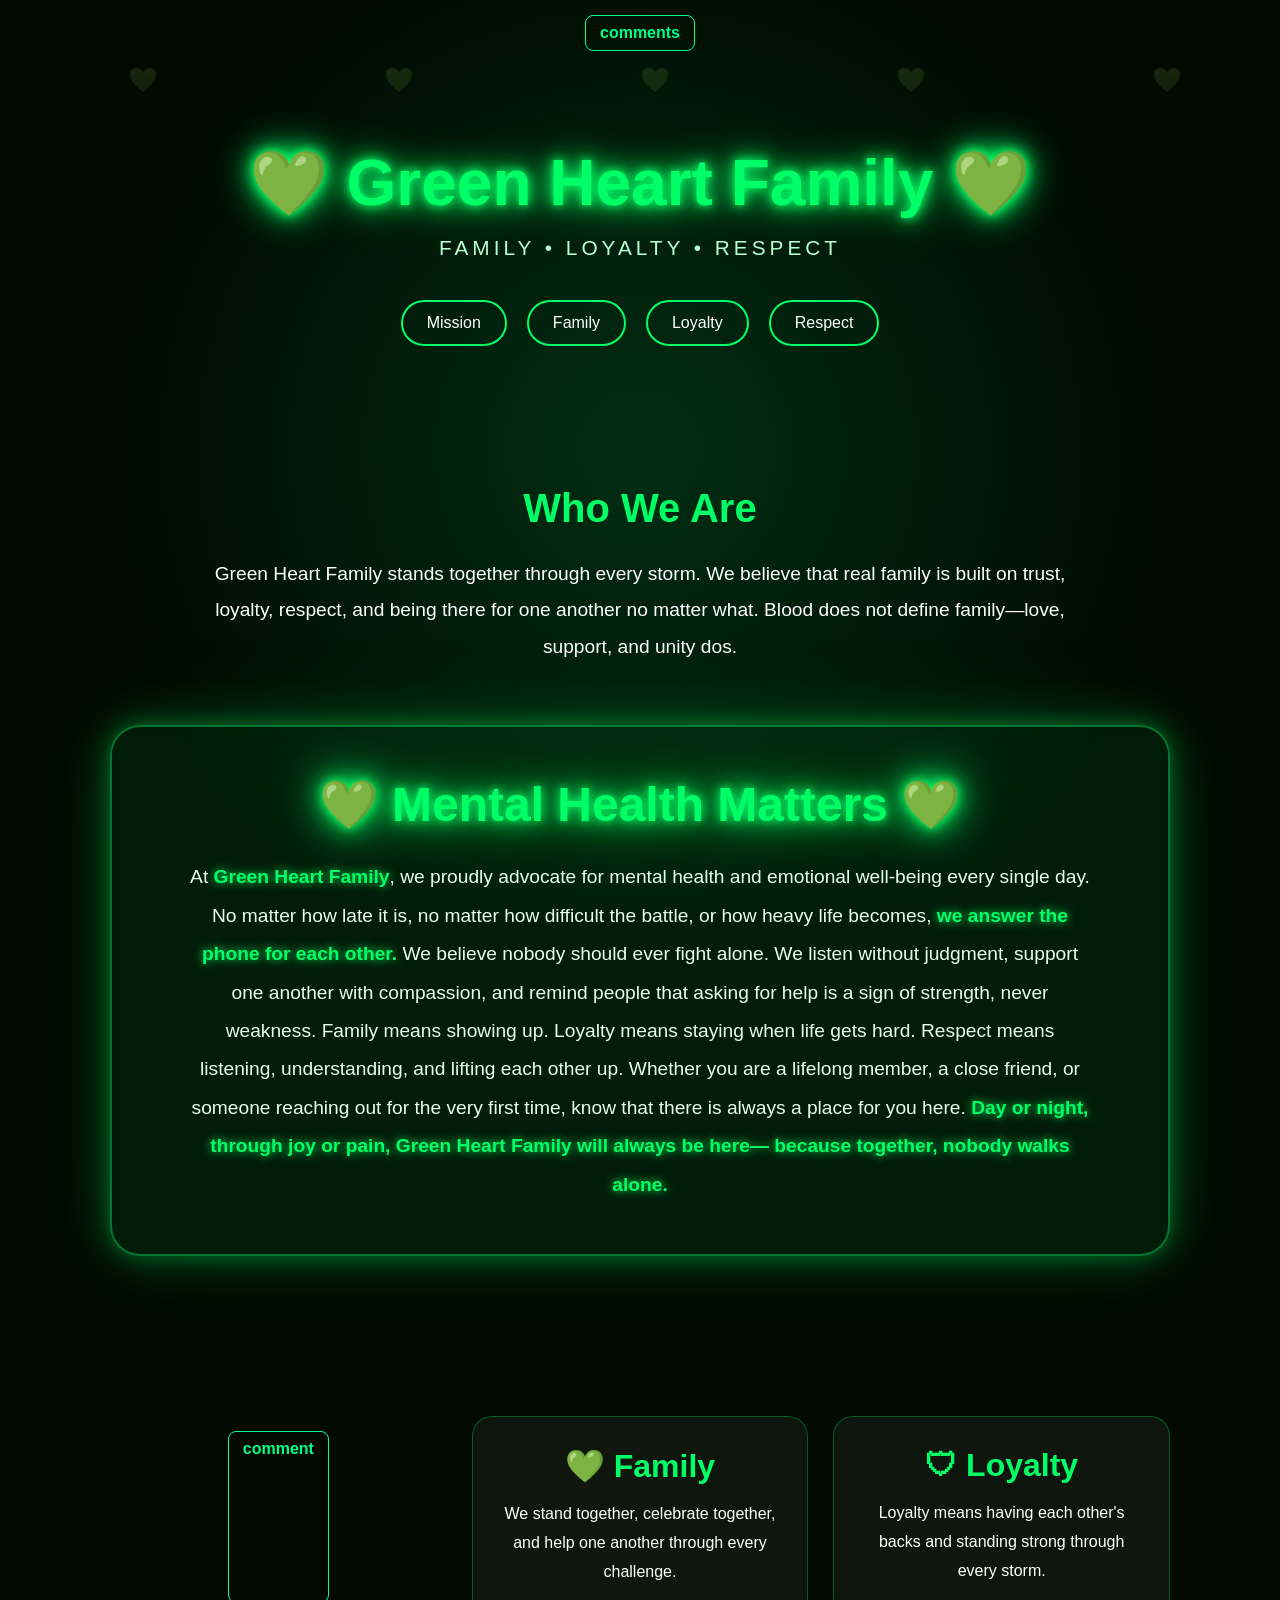
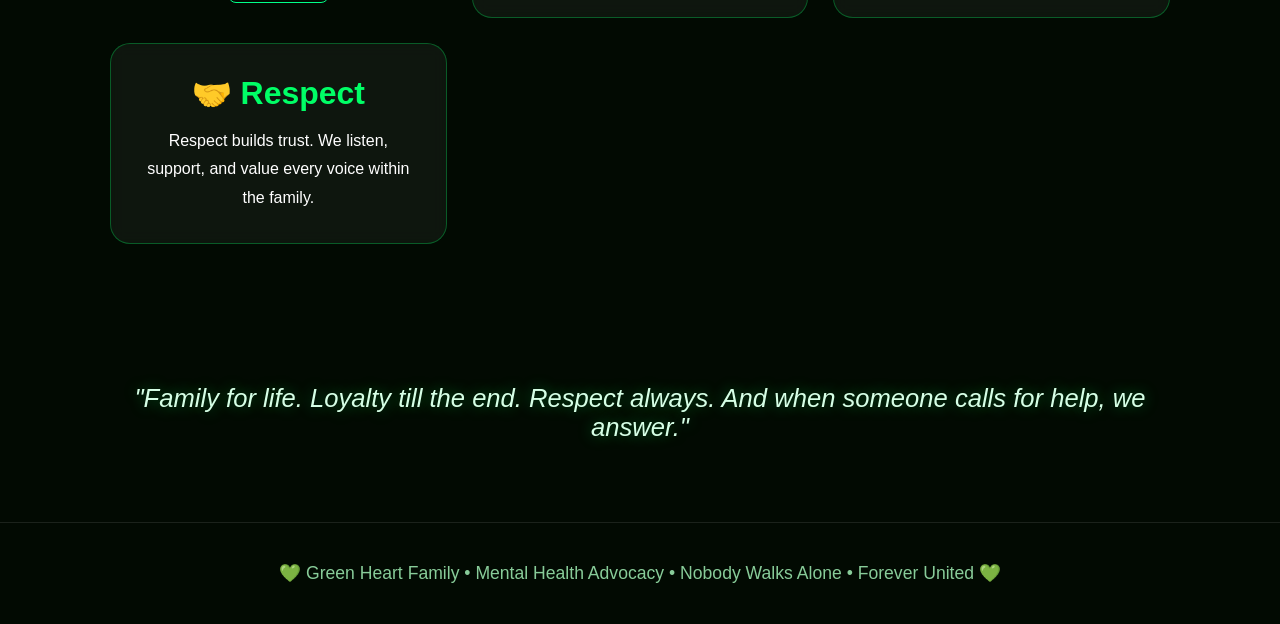
==== commit 3d14293a: "Rename greenheartfamly.html to index.html" ====
--- a/index.html
+++ b/index.html
@@ -1,351 +1,438 @@
-<!DOCTYPE html>
-<html lang="en-US">
-<head>
-  <meta charset="UTF-8" />
-  <meta name="viewport" content="width=device-width, initial-scale=1.0, viewport-fit=cover" />
-  <meta http-equiv="X-UA-Compatible" content="IE=edge" />
-  <title>Green Heart Family</title>
-
-  <!-- SEO & PWA meta -->
-  <meta name="description" content="Green Heart Family is a community website where members can connect, share posts, chat, support one another, and participate in the community." />
-  <meta name="theme-color" content="#00C853" />
-  <meta name="mobile-web-app-capable" content="yes" />
-  <meta name="apple-mobile-web-app-capable" content="yes" />
-  <meta name="apple-mobile-web-app-status-bar-style" content="black-translucent" />
-  <meta name="apple-mobile-web-app-title" content="Green Heart" />
-
-  <!-- Open Graph -->
-  <meta property="og:title" content="Green Heart Family" />
-  <meta property="og:description" content="Family • Loyalty • Respect — Connect, share, and support one another." />
-  <meta property="og:type" content="website" />
-  <meta property="og:url" content="https://legend200711.github.io/Green-heart-family/" />
-
-  <!-- Icons -->
-  <link rel="icon" href="favicon.ico" sizes="48x48" />
-  <link rel="apple-touch-icon" href="apple-touch-icon.png" />
-  <link rel="manifest" href="manifest.json" />
-
-  <!-- Stylesheet -->
-  <link rel="stylesheet" href="style.css" />
-</head>
-<body>
-
-<!-- ===== INTRO SCREEN ===== -->
-<div id="intro" aria-hidden="true">
-  <h1>💚 GREEN HEART</h1>
-  <p>FAMILY • LOYALTY • RESPECT</p>
-</div>
-
-<!-- ===== TOP BAR ===== -->
-<header id="topbar" role="banner">
-  <div class="logo">💚 Green Heart</div>
-  <div class="top-actions">
-    <span id="topbar-user" style="color:#00C853;font-size:0.9rem;"></span>
-    <button id="btn-login-top" onclick="showModal('auth-modal')" aria-label="Sign in">Sign In</button>
-    <button id="btn-logout-top" onclick="logout()" style="display:none;" aria-label="Sign out">Sign Out</button>
-  </div>
-</header>
-
-<!-- ===== HOME PAGE ===== -->
-<main id="page-home" class="page active" role="main">
-
-  <!-- Floating hearts (aria-hidden, decorative) -->
-  <div class="heart" style="left:8%;animation-delay:0s;" aria-hidden="true">💚</div>
-  <div class="heart" style="left:28%;animation-delay:5s;" aria-hidden="true">💚</div>
-  <div class="heart" style="left:52%;animation-delay:10s;" aria-hidden="true">💚</div>
-  <div class="heart" style="left:74%;animation-delay:15s;" aria-hidden="true">💚</div>
-  <div class="heart" style="left:92%;animation-delay:3s;" aria-hidden="true">💚</div>
-
-  <div class="hero">
-    <h1>💚 Green Heart Family 💚</h1>
-    <p class="tagline">FAMILY • LOYALTY • RESPECT</p>
-    <div class="hero-actions">
-      <button class="btn btn-primary" onclick="showPage('community')">Join the Community</button>
-      <button class="btn" onclick="showPage('about')">Learn More</button>
-    </div>
-  </div>
-
-  <div class="mental-block">
-    <h2>💚 Mental Health Matters 💚</h2>
-    <p>
-      At <strong>Green Heart Family</strong>, we proudly advocate for mental health and emotional
-      well-being every single day. No matter how late it is, no matter how difficult the battle,
-      or how heavy life becomes, <strong>we answer the phone for each other.</strong><br /><br />
-      We listen without judgment, support one another with compassion, and remind people that
-      asking for help is a sign of strength, never weakness.<br /><br />
-      <strong>Day or night, through joy or pain — Green Heart Family will always be here.
-      Because together, nobody walks alone.</strong>
-    </p>
-  </div>
-
-  <div style="display:grid;grid-template-columns:repeat(auto-fit,minmax(240px,1fr));gap:16px;margin-top:10px;">
-    <div class="card" style="text-align:center;">
-      <div style="font-size:2rem;margin-bottom:8px;">💚</div>
-      <h3 style="color:#00C853;margin-bottom:8px;">Family</h3>
-      <p>We stand together, celebrate together, and help one another through every challenge.</p>
-    </div>
-    <div class="card" style="text-align:center;">
-      <div style="font-size:2rem;margin-bottom:8px;">🛡</div>
-      <h3 style="color:#00C853;margin-bottom:8px;">Loyalty</h3>
-      <p>Loyalty means having each other's backs and standing strong through every storm.</p>
-    </div>
-    <div class="card" style="text-align:center;">
-      <div style="font-size:2rem;margin-bottom:8px;">🤝</div>
-      <h3 style="color:#00C853;margin-bottom:8px;">Respect</h3>
-      <p>Respect builds trust. We listen, support, and value every voice within the family.</p>
-    </div>
-  </div>
-
-  <blockquote style="font-size:1.2rem;font-style:italic;text-align:center;padding:40px 20px;color:#d6ffe6;line-height:1.8;">
-    "Family for life. Loyalty till the end. Respect always.<br />
-    And when someone calls for help — we answer."
-  </blockquote>
-
-</main>
-
-<!-- ===== ABOUT PAGE ===== -->
-<main id="page-about" class="page" role="main">
-  <h2 class="section-title">About Green Heart Family</h2>
-  <div class="card">
-    <h3 style="color:#00C853;margin-bottom:12px;">Who We Are</h3>
-    <p style="line-height:1.9;">
-      Green Heart Family stands together through every storm. We believe that real family is built
-      on trust, loyalty, respect, and being there for one another no matter what. Blood does not
-      define family — love, support, and unity do.
-    </p>
-  </div>
-  <div class="card">
-    <h3 style="color:#00C853;margin-bottom:12px;">Our Mission</h3>
-    <p style="line-height:1.9;">
-      To create a safe, supportive online community where every member feels valued, heard, and
-      never alone. We advocate for mental health, celebrate achievements, and lift each other up
-      through every challenge life brings.
-    </p>
-  </div>
-  <div class="card">
-    <h3 style="color:#00C853;margin-bottom:12px;">Community Rules</h3>
-    <ul style="line-height:2;padding-left:20px;color:#eaffea;">
-      <li>Treat every member with respect and kindness.</li>
-      <li>No hate speech, harassment, or bullying of any kind.</li>
-      <li>Support one another — especially those going through hard times.</li>
-      <li>Keep personal information private and secure.</li>
-      <li>Report harmful content to a moderator immediately.</li>
-      <li>Family for life. Loyalty till the end.</li>
-    </ul>
-  </div>
-  <div class="card" style="text-align:center;">
-    <p style="color:#888;font-size:0.9rem;">
-      Built with 💚 by the Green Heart Family<br />
-      <a href="https://legend200711.github.io/Green-heart-family/" style="color:#00C853;">legend200711.github.io/Green-heart-family</a>
-    </p>
-  </div>
-</main>
-
-<!-- ===== COMMUNITY / POSTS PAGE ===== -->
-<main id="page-community" class="page" role="main">
-  <h2 class="section-title">Community</h2>
-
-  <!-- Search -->
-  <div class="search-bar">
-    <input type="search" id="post-search" placeholder="Search posts…" oninput="loadPosts(this.value)" aria-label="Search posts" />
-  </div>
-
-  <!-- Compose -->
-  <div class="compose-box" id="compose-area">
-    <textarea id="post-text" placeholder="Share something with the family… 💚" rows="3" maxlength="1000" aria-label="Post text"></textarea>
-    <img id="image-preview" alt="Image preview" />
-    <div class="compose-footer">
-      <label for="post-image-input" title="Attach image" aria-label="Attach image">📷
-        <input type="file" id="post-image-input" accept="image/*" onchange="handleImageUpload(event)" />
-      </label>
-      <button class="btn btn-sm btn-primary" onclick="submitPost()">Post</button>
-    </div>
-  </div>
-
-  <!-- Posts feed -->
-  <div id="posts-container" aria-live="polite"></div>
-</main>
-
-<!-- ===== MESSAGES PAGE ===== -->
-<main id="page-messages" class="page" role="main">
-  <h2 class="section-title">Messages</h2>
-  <div id="chat-list-view">
-    <div id="chat-list" aria-live="polite"></div>
-  </div>
-  <!-- Chat window (hidden until a convo is opened) -->
-  <div class="chat-window" id="chat-window-view">
-    <div class="chat-header">
-      <button class="back-btn" onclick="closeChat()" aria-label="Back to messages">←</button>
-      <div class="avatar" style="width:36px;height:36px;font-size:1rem;">💚</div>
-      <strong id="chat-partner-name"></strong>
-    </div>
-    <div class="chat-messages" id="chat-messages" aria-live="polite"></div>
-    <div class="chat-input-row">
-      <input type="text" id="chat-input" placeholder="Type a message…" aria-label="Message input" maxlength="500" />
-      <button class="btn btn-sm btn-primary" onclick="sendMessage()">Send</button>
-    </div>
-  </div>
-</main>
-
-<!-- ===== NOTIFICATIONS PAGE ===== -->
-<main id="page-notifications" class="page" role="main">
-  <h2 class="section-title">Notifications</h2>
-  <div id="notif-list" aria-live="polite"></div>
-</main>
-
-<!-- ===== PROFILE PAGE ===== -->
-<main id="page-profile" class="page" role="main">
-  <div id="profile-content"></div>
-  <!-- Hidden avatar file input -->
-  <input type="file" id="avatar-upload" accept="image/*" style="display:none;" onchange="handleAvatarUpload(event)" />
-</main>
-
-<!-- ===== SETTINGS PAGE ===== -->
-<main id="page-settings" class="page" role="main">
-  <h2 class="section-title">Settings</h2>
-  <div class="card">
-    <div class="settings-group">
-      <h3>Appearance</h3>
-      <div class="setting-row">
-        <span class="setting-label">Dark Mode</span>
-        <label class="toggle" aria-label="Toggle dark mode">
-          <input type="checkbox" id="toggle-dark" onchange="toggleDarkMode(this.checked)" />
-          <span class="slider"></span>
-        </label>
-      </div>
-    </div>
-    <div class="settings-group">
-      <h3>Account</h3>
-      <div class="setting-row">
-        <span class="setting-label">Edit Profile</span>
-        <button class="btn btn-sm" onclick="showModal('edit-profile-modal')">Edit</button>
-      </div>
-      <div class="setting-row">
-        <span class="setting-label">Sign Out</span>
-        <button class="btn btn-sm btn-danger" onclick="logout()">Sign Out</button>
-      </div>
-    </div>
-    <div class="settings-group">
-      <h3>About</h3>
-      <div class="setting-row">
-        <span class="setting-label">Version</span>
-        <span style="color:#666;font-size:0.85rem;">1.0.0</span>
-      </div>
-      <div class="setting-row">
-        <span class="setting-label">Website</span>
-        <a href="https://legend200711.github.io/Green-heart-family/" target="_blank" rel="noopener" style="color:#00C853;font-size:0.85rem;">Open</a>
-      </div>
-      <div class="setting-row">
-        <span class="setting-label">Install App</span>
-        <button class="btn btn-sm" onclick="installApp()">Install</button>
-      </div>
-    </div>
-  </div>
-</main>
-
-<!-- ===== BOTTOM NAV ===== -->
-<nav id="bottom-nav" role="navigation" aria-label="Main navigation">
-  <button class="nav-btn active" data-page="home" onclick="showPage('home')" aria-label="Home">
-    <span class="nav-icon">🏠</span>Home
-  </button>
-  <button class="nav-btn" data-page="community" onclick="showPage('community')" aria-label="Community">
-    <span class="nav-icon">🌿</span>Community
-  </button>
-  <button class="nav-btn" data-page="messages" onclick="showPage('messages')" aria-label="Messages">
-    <span class="nav-icon">💬</span>Messages
-  </button>
-  <div class="nav-btn-wrap">
-    <button class="nav-btn" data-page="notifications" onclick="showPage('notifications')" aria-label="Notifications">
-      <span class="nav-icon">🔔</span>Notifications
-    </button>
-    <span class="badge" id="notif-badge" aria-live="polite" aria-label="Unread notifications" style="display:none;"></span>
-  </div>
-  <button class="nav-btn" data-page="profile" onclick="showPage('profile')" aria-label="Profile">
-    <span class="nav-icon">👤</span>Profile
-  </button>
-</nav>
-
-<!-- ===== AUTH MODAL ===== -->
-<div class="modal-overlay" id="auth-modal" role="dialog" aria-modal="true" aria-labelledby="auth-title">
-  <div class="modal-box">
-    <h2 id="auth-title">💚 Green Heart Family</h2>
-    <div style="display:flex;gap:8px;margin-bottom:20px;">
-      <button class="btn btn-sm btn-primary" id="tab-login" onclick="switchAuthTab('login')">Sign In</button>
-      <button class="btn btn-sm" id="tab-register" onclick="switchAuthTab('register')">Register</button>
-    </div>
-    <!-- Login form -->
-    <div id="login-form">
-      <div class="form-group">
-        <label for="login-email">Email</label>
-        <input type="email" id="login-email" placeholder="you@example.com" autocomplete="email" />
-      </div>
-      <div class="form-group">
-        <label for="login-pass">Password</label>
-        <input type="password" id="login-pass" placeholder="••••••••" autocomplete="current-password" onkeydown="if(event.key==='Enter')handleLogin()" />
-      </div>
-      <div class="modal-error" id="login-error" role="alert"></div>
-      <div class="modal-actions">
-        <button class="btn btn-primary" onclick="handleLogin()">Sign In</button>
-        <button class="btn" onclick="closeModal('auth-modal')">Close</button>
-      </div>
-      <p style="text-align:center;font-size:0.8rem;color:#888;margin-top:14px;">
-        Demo: <strong style="color:#00C853;">demo@ghf.com</strong> / <strong style="color:#00C853;">demo1234</strong>
-      </p>
-    </div>
-    <!-- Register form -->
-    <div id="reg-form" style="display:none;">
-      <div class="form-group">
-        <label for="reg-name">Full Name</label>
-        <input type="text" id="reg-name" placeholder="Your name" autocomplete="name" />
-      </div>
-      <div class="form-group">
-        <label for="reg-email">Email</label>
-        <input type="email" id="reg-email" placeholder="you@example.com" autocomplete="email" />
-      </div>
-      <div class="form-group">
-        <label for="reg-pass">Password (min 6 chars)</label>
-        <input type="password" id="reg-pass" placeholder="••••••••" autocomplete="new-password" onkeydown="if(event.key==='Enter')handleRegister()" />
-      </div>
-      <div class="modal-error" id="reg-error" role="alert"></div>
-      <div class="modal-actions">
-        <button class="btn btn-primary" onclick="handleRegister()">Create Account</button>
-        <button class="btn" onclick="closeModal('auth-modal')">Close</button>
-      </div>
-    </div>
-  </div>
-</div>
-
-<!-- ===== EDIT PROFILE MODAL ===== -->
-<div class="modal-overlay" id="edit-profile-modal" role="dialog" aria-modal="true" aria-labelledby="edit-profile-title">
-  <div class="modal-box">
-    <h2 id="edit-profile-title">Edit Profile</h2>
-    <div class="form-group">
-      <label for="edit-name">Display Name</label>
-      <input type="text" id="edit-name" placeholder="Your name" />
-    </div>
-    <div class="form-group">
-      <label for="edit-bio">Bio</label>
-      <textarea id="edit-bio" placeholder="Tell the family about yourself…"></textarea>
-    </div>
-    <div class="modal-error" id="edit-profile-error" role="alert"></div>
-    <div class="modal-actions">
-      <button class="btn btn-primary" onclick="saveProfile()">Save</button>
-      <button class="btn" onclick="closeModal('edit-profile-modal')">Cancel</button>
-    </div>
-  </div>
-</div>
-
-<!-- ===== PWA INSTALL BANNER ===== -->
-<div id="install-banner" role="banner" onclick="installApp()" aria-label="Install Green Heart Family app">
-  📲 Install Green Heart Family
-  <button class="btn btn-sm" style="border-color:#000;color:#000;background:transparent;" onclick="document.getElementById('install-banner').classList.remove('show');event.stopPropagation();">✕</button>
-</div>
-
-<!-- ===== FOOTER ===== -->
-<footer style="text-align:center;padding:30px 20px 90px;color:#88cc99;font-size:0.9rem;border-top:1px solid rgba(255,255,255,0.06);">
-  💚 Green Heart Family • Mental Health Advocacy • Nobody Walks Alone • Forever United 💚
-</footer>
-
-<script src="script.js"></script>
-</body>
-</html>
+<!DOCTYPE html>
+<html lang="en">
+<head>
+<meta charset="UTF-8">
+<meta name="viewport" content="width=device-width, initial-scale=1.0">
+<title>Green Heart Family</title>
+
+<style>
+*{
+margin:0;
+padding:0;
+box-sizing:border-box;
+font-family:Arial,sans-serif;
+}
+
+html,body{
+width:100%;
+overflow-x:hidden;
+}
+
+/* ===== INTRO SCREEN ===== */
+#intro{
+position:fixed;
+inset:0;
+background:#000;
+display:flex;
+align-items:center;
+justify-content:center;
+z-index:9999;
+animation:fadeOut 2s ease forwards;
+animation-delay:4s;
+}
+
+#intro h1{
+font-size:4rem;
+color:#00ff66;
+text-shadow:0 0 20px #00ff66, 0 0 40px #00ff66;
+transform:scale(0.5);
+opacity:0;
+animation:zoomIn 2s ease forwards;
+}
+
+@keyframes zoomIn{
+0%{
+transform:scale(0.3);
+opacity:0;
+letter-spacing:20px;
+}
+100%{
+transform:scale(1.2);
+opacity:1;
+letter-spacing:5px;
+}
+}
+
+@keyframes fadeOut{
+to{
+opacity:0;
+visibility:hidden;
+}
+}
+
+body{
+background:#020a02;
+color:#fff;
+}
+
+/* Animated Background */
+body::before{
+content:"";
+position:fixed;
+inset:0;
+background:
+radial-gradient(circle at center,
+rgba(0,255,120,.15),
+transparent 70%);
+animation:pulse 8s infinite alternate;
+z-index:-2;
+}
+
+@keyframes pulse{
+from{transform:scale(1);}
+to{transform:scale(1.2);}
+}
+
+/* Floating Hearts */
+.heart{
+position:fixed;
+color:#00ff66;
+opacity:.15;
+font-size:24px;
+animation:float 18s linear infinite;
+z-index:-1;
+pointer-events:none;
+}
+
+@keyframes float{
+0%{
+transform:translateY(110vh) rotate(0deg);
+}
+100%{
+transform:translateY(-120vh) rotate(360deg);
+}
+}
+
+/* Header */
+header{
+text-align:center;
+padding:80px 20px;
+}
+
+h1{
+font-size:4rem;
+color:#00ff66;
+text-shadow:
+0 0 10px #00ff66,
+0 0 20px #00ff66,
+0 0 40px #00ff66;
+}
+
+.tagline{
+margin-top:15px;
+font-size:1.3rem;
+letter-spacing:4px;
+color:#b8ffd0;
+}
+
+/* Navigation */
+nav{
+margin-top:40px;
+display:flex;
+justify-content:center;
+gap:20px;
+flex-wrap:wrap;
+}
+
+nav a{
+text-decoration:none;
+color:white;
+padding:12px 24px;
+border:2px solid #00ff66;
+border-radius:30px;
+transition:.3s;
+}
+
+nav a:hover{
+background:#00ff66;
+color:black;
+box-shadow:0 0 25px #00ff66;
+transform:translateY(-3px);
+}
+
+/* Sections */
+section{
+max-width:1100px;
+margin:auto;
+padding:60px 20px;
+text-align:center;
+}
+
+section h2{
+font-size:2.5rem;
+color:#00ff66;
+margin-bottom:25px;
+}
+
+/* Mental Health Hero */
+.mental-health{
+margin-top:60px;
+padding:50px 30px;
+border-radius:30px;
+background:rgba(0,255,100,.08);
+border:2px solid rgba(0,255,100,.4);
+backdrop-filter:blur(10px);
+box-shadow:
+0 0 20px rgba(0,255,100,.3),
+0 0 50px rgba(0,255,100,.2),
+0 0 100px rgba(0,255,100,.1);
+animation:greenGlow 4s infinite alternate;
+}
+
+@keyframes greenGlow{
+from{
+box-shadow:
+0 0 20px rgba(0,255,100,.3),
+0 0 50px rgba(0,255,100,.2);
+}
+
+to{
+box-shadow:
+0 0 40px rgba(0,255,100,.6),
+0 0 90px rgba(0,255,100,.3);
+}
+}
+
+.mental-health h2{
+font-size:3rem;
+text-shadow:
+0 0 10px #00ff66,
+0 0 25px #00ff66,
+0 0 50px #00ff66;
+}
+
+.mental-health p{
+font-size:1.2rem;
+line-height:2;
+color:#eaffea;
+max-width:900px;
+margin:auto;
+}
+
+.mental-health strong{
+color:#00ff66;
+text-shadow:0 0 10px #00ff66;
+}
+
+/* Cards */
+.card-container{
+display:grid;
+grid-template-columns:repeat(auto-fit,minmax(250px,1fr));
+gap:25px;
+margin-top:40px;
+}
+
+.card{
+background:rgba(255,255,255,.05);
+border:1px solid rgba(0,255,100,.3);
+padding:30px;
+border-radius:20px;
+backdrop-filter:blur(8px);
+transition:.3s;
+}
+
+.card:hover{
+transform:translateY(-10px);
+box-shadow:0 0 30px rgba(0,255,100,.5);
+}
+
+.card h2{
+color:#00ff66;
+margin-bottom:15px;
+font-size:2rem;
+}
+
+.card p{
+line-height:1.8;
+}
+
+/* Quote */
+.quote{
+font-size:1.6rem;
+font-style:italic;
+padding:80px 20px;
+color:#d6ffe6;
+text-shadow:0 0 15px rgba(0,255,100,.4);
+}
+
+/* Footer */
+footer{
+text-align:center;
+padding:40px 20px;
+border-top:1px solid rgba(255,255,255,.1);
+color:#88cc99;
+font-size:1.1rem;
+}
+
+/* Mobile */
+@media(max-width:768px){
+
+h1{
+font-size:2.7rem;
+}
+
+#intro h1{
+font-size:2.5rem;
+}
+
+.tagline{
+font-size:1rem;
+letter-spacing:2px;
+}
+
+.mental-health h2{
+font-size:2.2rem;
+}
+
+.mental-health p{
+font-size:1rem;
+line-height:1.8;
+}
+
+section h2{
+font-size:2rem;
+}
+
+}
+.pop-nav{
+    text-align:center;
+    margin:15px 0;
+}
+
+.pop-nav a{
+    color:#00ff88;
+    text-decoration:none;
+    font-weight:bold;
+    padding:8px 14px;
+    border:1px solid #00ff88;
+    border-radius:8px;
+    display:inline-block;
+    transition:0.3s;
+}
+
+.pop-nav a:hover{
+    background:#00ff88;
+    color:#000;
+}
+</style>
+</head>
+
+<body>
+
+<!-- CINEMATIC INTRO -->
+<div id="intro">
+<h1>WELCOME IN</h1>
+</div>
+
+<nav class="pop-nav">
+    <a href="comments.html">comments</a>
+</nav>
+
+<!-- Floating Hearts -->
+<div class="heart" style="left:10%;animation-delay:0s;">💚</div>
+<div class="heart" style="left:30%;animation-delay:4s;">💚</div>
+<div class="heart" style="left:50%;animation-delay:8s;">💚</div>
+<div class="heart" style="left:70%;animation-delay:12s;">💚</div>
+<div class="heart" style="left:90%;animation-delay:16s;">💚</div>
+
+<header>
+
+<h1>💚 Green Heart Family 💚</h1>
+
+<p class="tagline">
+FAMILY • LOYALTY • RESPECT
+</p>
+
+<nav>
+<a href="#mission">Mission</a>
+<a href="#family">Family</a>
+<a href="#loyalty">Loyalty</a>
+<a href="#respect">Respect</a>
+</nav>
+
+</header>
+
+<section id="mission">
+
+<h2>Who We Are</h2>
+
+<p style="font-size:1.2rem;line-height:1.9;max-width:900px;margin:auto;">
+Green Heart Family stands together through every storm.
+We believe that real family is built on trust, loyalty,
+respect, and being there for one another no matter what.
+Blood does not define family—love, support, and unity dos.
+</p>
+
+<div class="mental-health">
+
+<h2>💚 Mental Health Matters 💚</h2>
+
+<p>
+At <strong>Green Heart Family</strong>, we proudly advocate
+for mental health and emotional well-being every single day.
+
+No matter how late it is, no matter how difficult the battle,
+or how heavy life becomes, <strong>we answer the phone for each other.</strong>
+
+We believe nobody should ever fight alone.
+
+We listen without judgment, support one another with compassion,
+and remind people that asking for help is a sign of strength,
+never weakness.
+
+Family means showing up.
+
+Loyalty means staying when life gets hard.
+
+Respect means listening, understanding, and lifting each other up.
+
+Whether you are a lifelong member, a close friend,
+or someone reaching out for the very first time,
+know that there is always a place for you here.
+
+<strong>
+Day or night, through joy or pain,
+Green Heart Family will always be here—
+because together, nobody walks alone.
+</strong>
+</p>
+
+</div>
+
+</section>
+
+<section>
+
+<div class="card-container">
+<nav class="pop-nav">
+    <a href="comments.html">comment</a>
+</nav>
+<div class="card" id="family">
+<h2>💚 Family</h2>
+<p>We stand together, celebrate together, and help one another through every challenge.</p>
+</div>
+
+<div class="card" id="loyalty">
+<h2>🛡 Loyalty</h2>
+<p>Loyalty means having each other's backs and standing strong through every storm.</p>
+</div>
+
+<div class="card" id="respect">
+<h2>🤝 Respect</h2>
+<p>Respect builds trust. We listen, support, and value every voice within the family.</p>
+</div>
+
+</div>
+
+</section>
+
+<section class="quote">
+"Family for life. Loyalty till the end. Respect always. And when someone calls for help, we answer."
+</section>
+
+<footer>
+💚 Green Heart Family • Mental Health Advocacy • Nobody Walks Alone • Forever United 💚
+</footer>
+
+</body>
+</html>
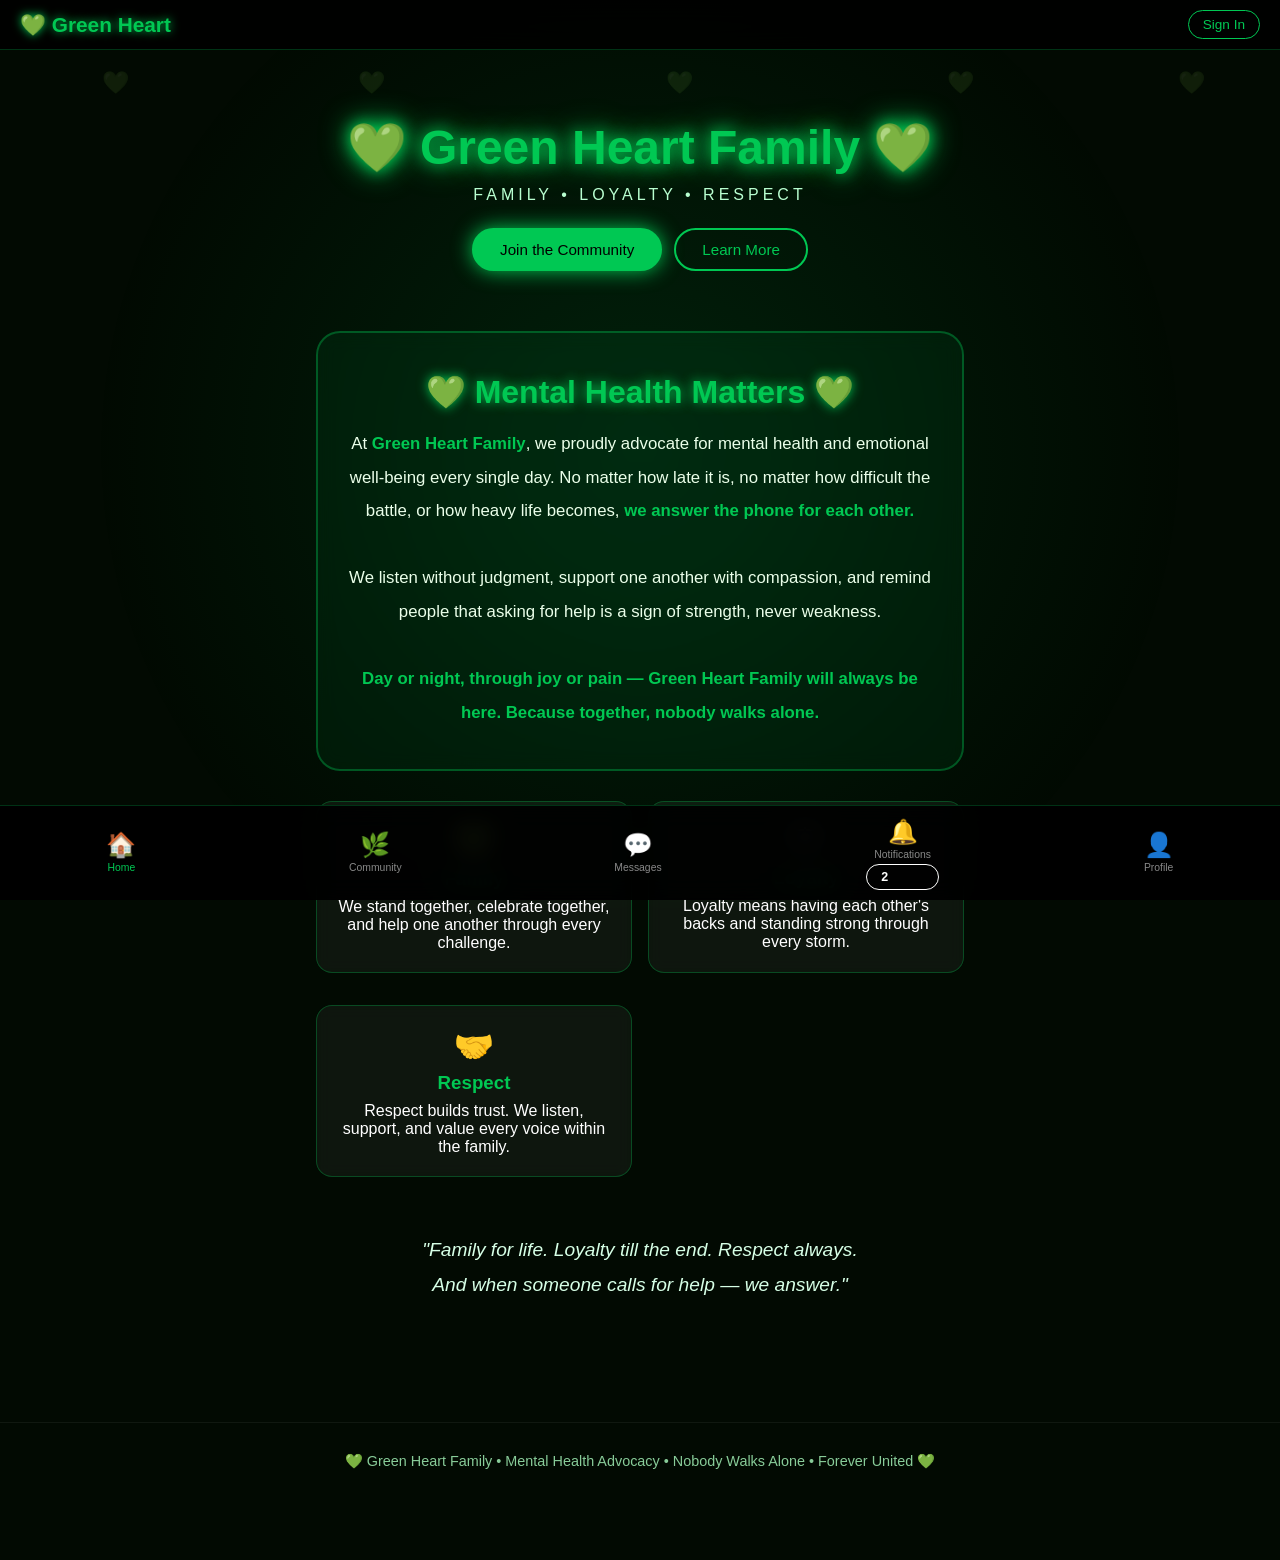
==== commit e003af35: "Add files via upload" ====
--- a/index.html
+++ b/index.html
@@ -1,438 +1,254 @@
-<!DOCTYPE html>
-<html lang="en">
-<head>
-<meta charset="UTF-8">
-<meta name="viewport" content="width=device-width, initial-scale=1.0">
-<title>Green Heart Family</title>
-
-<style>
-*{
-margin:0;
-padding:0;
-box-sizing:border-box;
-font-family:Arial,sans-serif;
-}
-
-html,body{
-width:100%;
-overflow-x:hidden;
-}
-
-/* ===== INTRO SCREEN ===== */
-#intro{
-position:fixed;
-inset:0;
-background:#000;
-display:flex;
-align-items:center;
-justify-content:center;
-z-index:9999;
-animation:fadeOut 2s ease forwards;
-animation-delay:4s;
-}
-
-#intro h1{
-font-size:4rem;
-color:#00ff66;
-text-shadow:0 0 20px #00ff66, 0 0 40px #00ff66;
-transform:scale(0.5);
-opacity:0;
-animation:zoomIn 2s ease forwards;
-}
-
-@keyframes zoomIn{
-0%{
-transform:scale(0.3);
-opacity:0;
-letter-spacing:20px;
-}
-100%{
-transform:scale(1.2);
-opacity:1;
-letter-spacing:5px;
-}
-}
-
-@keyframes fadeOut{
-to{
-opacity:0;
-visibility:hidden;
-}
-}
-
-body{
-background:#020a02;
-color:#fff;
-}
-
-/* Animated Background */
-body::before{
-content:"";
-position:fixed;
-inset:0;
-background:
-radial-gradient(circle at center,
-rgba(0,255,120,.15),
-transparent 70%);
-animation:pulse 8s infinite alternate;
-z-index:-2;
-}
-
-@keyframes pulse{
-from{transform:scale(1);}
-to{transform:scale(1.2);}
-}
-
-/* Floating Hearts */
-.heart{
-position:fixed;
-color:#00ff66;
-opacity:.15;
-font-size:24px;
-animation:float 18s linear infinite;
-z-index:-1;
-pointer-events:none;
-}
-
-@keyframes float{
-0%{
-transform:translateY(110vh) rotate(0deg);
-}
-100%{
-transform:translateY(-120vh) rotate(360deg);
-}
-}
-
-/* Header */
-header{
-text-align:center;
-padding:80px 20px;
-}
-
-h1{
-font-size:4rem;
-color:#00ff66;
-text-shadow:
-0 0 10px #00ff66,
-0 0 20px #00ff66,
-0 0 40px #00ff66;
-}
-
-.tagline{
-margin-top:15px;
-font-size:1.3rem;
-letter-spacing:4px;
-color:#b8ffd0;
-}
-
-/* Navigation */
-nav{
-margin-top:40px;
-display:flex;
-justify-content:center;
-gap:20px;
-flex-wrap:wrap;
-}
-
-nav a{
-text-decoration:none;
-color:white;
-padding:12px 24px;
-border:2px solid #00ff66;
-border-radius:30px;
-transition:.3s;
-}
-
-nav a:hover{
-background:#00ff66;
-color:black;
-box-shadow:0 0 25px #00ff66;
-transform:translateY(-3px);
-}
-
-/* Sections */
-section{
-max-width:1100px;
-margin:auto;
-padding:60px 20px;
-text-align:center;
-}
-
-section h2{
-font-size:2.5rem;
-color:#00ff66;
-margin-bottom:25px;
-}
-
-/* Mental Health Hero */
-.mental-health{
-margin-top:60px;
-padding:50px 30px;
-border-radius:30px;
-background:rgba(0,255,100,.08);
-border:2px solid rgba(0,255,100,.4);
-backdrop-filter:blur(10px);
-box-shadow:
-0 0 20px rgba(0,255,100,.3),
-0 0 50px rgba(0,255,100,.2),
-0 0 100px rgba(0,255,100,.1);
-animation:greenGlow 4s infinite alternate;
-}
-
-@keyframes greenGlow{
-from{
-box-shadow:
-0 0 20px rgba(0,255,100,.3),
-0 0 50px rgba(0,255,100,.2);
-}
-
-to{
-box-shadow:
-0 0 40px rgba(0,255,100,.6),
-0 0 90px rgba(0,255,100,.3);
-}
-}
-
-.mental-health h2{
-font-size:3rem;
-text-shadow:
-0 0 10px #00ff66,
-0 0 25px #00ff66,
-0 0 50px #00ff66;
-}
-
-.mental-health p{
-font-size:1.2rem;
-line-height:2;
-color:#eaffea;
-max-width:900px;
-margin:auto;
-}
-
-.mental-health strong{
-color:#00ff66;
-text-shadow:0 0 10px #00ff66;
-}
-
-/* Cards */
-.card-container{
-display:grid;
-grid-template-columns:repeat(auto-fit,minmax(250px,1fr));
-gap:25px;
-margin-top:40px;
-}
-
-.card{
-background:rgba(255,255,255,.05);
-border:1px solid rgba(0,255,100,.3);
-padding:30px;
-border-radius:20px;
-backdrop-filter:blur(8px);
-transition:.3s;
-}
-
-.card:hover{
-transform:translateY(-10px);
-box-shadow:0 0 30px rgba(0,255,100,.5);
-}
-
-.card h2{
-color:#00ff66;
-margin-bottom:15px;
-font-size:2rem;
-}
-
-.card p{
-line-height:1.8;
-}
-
-/* Quote */
-.quote{
-font-size:1.6rem;
-font-style:italic;
-padding:80px 20px;
-color:#d6ffe6;
-text-shadow:0 0 15px rgba(0,255,100,.4);
-}
-
-/* Footer */
-footer{
-text-align:center;
-padding:40px 20px;
-border-top:1px solid rgba(255,255,255,.1);
-color:#88cc99;
-font-size:1.1rem;
-}
-
-/* Mobile */
-@media(max-width:768px){
-
-h1{
-font-size:2.7rem;
-}
-
-#intro h1{
-font-size:2.5rem;
-}
-
-.tagline{
-font-size:1rem;
-letter-spacing:2px;
-}
-
-.mental-health h2{
-font-size:2.2rem;
-}
-
-.mental-health p{
-font-size:1rem;
-line-height:1.8;
-}
-
-section h2{
-font-size:2rem;
-}
-
-}
-.pop-nav{
-    text-align:center;
-    margin:15px 0;
-}
-
-.pop-nav a{
-    color:#00ff88;
-    text-decoration:none;
-    font-weight:bold;
-    padding:8px 14px;
-    border:1px solid #00ff88;
-    border-radius:8px;
-    display:inline-block;
-    transition:0.3s;
-}
-
-.pop-nav a:hover{
-    background:#00ff88;
-    color:#000;
-}
-</style>
-</head>
-
-<body>
-
-<!-- CINEMATIC INTRO -->
-<div id="intro">
-<h1>WELCOME IN</h1>
-</div>
-
-<nav class="pop-nav">
-    <a href="comments.html">comments</a>
-</nav>
-
-<!-- Floating Hearts -->
-<div class="heart" style="left:10%;animation-delay:0s;">💚</div>
-<div class="heart" style="left:30%;animation-delay:4s;">💚</div>
-<div class="heart" style="left:50%;animation-delay:8s;">💚</div>
-<div class="heart" style="left:70%;animation-delay:12s;">💚</div>
-<div class="heart" style="left:90%;animation-delay:16s;">💚</div>
-
-<header>
-
-<h1>💚 Green Heart Family 💚</h1>
-
-<p class="tagline">
-FAMILY • LOYALTY • RESPECT
-</p>
-
-<nav>
-<a href="#mission">Mission</a>
-<a href="#family">Family</a>
-<a href="#loyalty">Loyalty</a>
-<a href="#respect">Respect</a>
-</nav>
-
-</header>
-
-<section id="mission">
-
-<h2>Who We Are</h2>
-
-<p style="font-size:1.2rem;line-height:1.9;max-width:900px;margin:auto;">
-Green Heart Family stands together through every storm.
-We believe that real family is built on trust, loyalty,
-respect, and being there for one another no matter what.
-Blood does not define family—love, support, and unity dos.
-</p>
-
-<div class="mental-health">
-
-<h2>💚 Mental Health Matters 💚</h2>
-
-<p>
-At <strong>Green Heart Family</strong>, we proudly advocate
-for mental health and emotional well-being every single day.
-
-No matter how late it is, no matter how difficult the battle,
-or how heavy life becomes, <strong>we answer the phone for each other.</strong>
-
-We believe nobody should ever fight alone.
-
-We listen without judgment, support one another with compassion,
-and remind people that asking for help is a sign of strength,
-never weakness.
-
-Family means showing up.
-
-Loyalty means staying when life gets hard.
-
-Respect means listening, understanding, and lifting each other up.
-
-Whether you are a lifelong member, a close friend,
-or someone reaching out for the very first time,
-know that there is always a place for you here.
-
-<strong>
-Day or night, through joy or pain,
-Green Heart Family will always be here—
-because together, nobody walks alone.
-</strong>
-</p>
-
-</div>
-
-</section>
-
-<section>
-
-<div class="card-container">
-<nav class="pop-nav">
-    <a href="comments.html">comment</a>
-</nav>
-<div class="card" id="family">
-<h2>💚 Family</h2>
-<p>We stand together, celebrate together, and help one another through every challenge.</p>
-</div>
-
-<div class="card" id="loyalty">
-<h2>🛡 Loyalty</h2>
-<p>Loyalty means having each other's backs and standing strong through every storm.</p>
-</div>
-
-<div class="card" id="respect">
-<h2>🤝 Respect</h2>
-<p>Respect builds trust. We listen, support, and value every voice within the family.</p>
-</div>
-
-</div>
-
-</section>
-
-<section class="quote">
-"Family for life. Loyalty till the end. Respect always. And when someone calls for help, we answer."
-</section>
-
-<footer>
-💚 Green Heart Family • Mental Health Advocacy • Nobody Walks Alone • Forever United 💚
-</footer>
-
-</body>
-</html>
+<!DOCTYPE html>
+<html lang="en-US">
+<head>
+  <meta charset="UTF-8" />
+  <meta name="viewport" content="width=device-width, initial-scale=1.0, viewport-fit=cover" />
+  <title>Green Heart Family</title>
+  <meta name="description" content="Green Heart Family is a community website where members can connect, share posts, chat, support one another, and participate in the community." />
+  <meta name="theme-color" content="#00C853" />
+  <meta name="mobile-web-app-capable" content="yes" />
+  <meta name="apple-mobile-web-app-capable" content="yes" />
+  <meta name="apple-mobile-web-app-status-bar-style" content="black-translucent" />
+  <meta name="apple-mobile-web-app-title" content="Green Heart" />
+  <meta property="og:title" content="Green Heart Family" />
+  <meta property="og:description" content="Family • Loyalty • Respect — Connect, share, and support one another." />
+  <meta property="og:type" content="website" />
+  <meta property="og:url" content="https://legend200711.github.io/Green-heart-family/" />
+  <link rel="icon" href="favicon.ico" sizes="48x48" />
+  <link rel="apple-touch-icon" href="apple-touch-icon.png" />
+  <link rel="manifest" href="manifest.json" />
+  <link rel="stylesheet" href="style.css" />
+</head>
+<body>
+
+<!-- INTRO -->
+<div id="intro" aria-hidden="true">
+  <h1>💚 GREEN HEART</h1>
+  <p>FAMILY • LOYALTY • RESPECT</p>
+</div>
+
+<!-- TOP BAR -->
+<header id="topbar" role="banner">
+  <div class="logo">💚 Green Heart</div>
+  <div class="top-actions">
+    <span id="topbar-user" style="color:#00C853;font-size:0.9rem;"></span>
+    <button id="btn-login-top" onclick="showModal('auth-modal')" aria-label="Sign in">Sign In</button>
+    <button id="btn-logout-top" onclick="logout()" style="display:none;" aria-label="Sign out">Sign Out</button>
+  </div>
+</header>
+
+<!-- ===== HOME PAGE ===== -->
+<main id="page-home" class="page active" role="main">
+  <div class="heart" style="left:8%;animation-delay:0s;" aria-hidden="true">💚</div>
+  <div class="heart" style="left:28%;animation-delay:5s;" aria-hidden="true">💚</div>
+  <div class="heart" style="left:52%;animation-delay:10s;" aria-hidden="true">💚</div>
+  <div class="heart" style="left:74%;animation-delay:15s;" aria-hidden="true">💚</div>
+  <div class="heart" style="left:92%;animation-delay:3s;" aria-hidden="true">💚</div>
+
+  <div class="hero">
+    <h1>💚 Green Heart Family 💚</h1>
+    <p class="tagline">FAMILY • LOYALTY • RESPECT</p>
+    <div class="hero-actions">
+      <button class="btn btn-primary" onclick="showPage('community')">Join the Community</button>
+      <button class="btn" onclick="showPage('about')">Learn More</button>
+    </div>
+  </div>
+
+  <div class="mental-block">
+    <h2>💚 Mental Health Matters 💚</h2>
+    <p>
+      At <strong>Green Heart Family</strong>, we proudly advocate for mental health and emotional
+      well-being every single day. No matter how late it is, no matter how difficult the battle,
+      or how heavy life becomes, <strong>we answer the phone for each other.</strong><br /><br />
+      We listen without judgment, support one another with compassion, and remind people that
+      asking for help is a sign of strength, never weakness.<br /><br />
+      <strong>Day or night, through joy or pain — Green Heart Family will always be here.
+      Because together, nobody walks alone.</strong>
+    </p>
+  </div>
+
+  <div style="display:grid;grid-template-columns:repeat(auto-fit,minmax(240px,1fr));gap:16px;margin-top:10px;">
+    <div class="card" style="text-align:center;"><div style="font-size:2rem;margin-bottom:8px;">💚</div><h3 style="color:#00C853;margin-bottom:8px;">Family</h3><p>We stand together, celebrate together, and help one another through every challenge.</p></div>
+    <div class="card" style="text-align:center;"><div style="font-size:2rem;margin-bottom:8px;">🛡</div><h3 style="color:#00C853;margin-bottom:8px;">Loyalty</h3><p>Loyalty means having each other's backs and standing strong through every storm.</p></div>
+    <div class="card" style="text-align:center;"><div style="font-size:2rem;margin-bottom:8px;">🤝</div><h3 style="color:#00C853;margin-bottom:8px;">Respect</h3><p>Respect builds trust. We listen, support, and value every voice within the family.</p></div>
+  </div>
+
+  <blockquote style="font-size:1.2rem;font-style:italic;text-align:center;padding:40px 20px;color:#d6ffe6;line-height:1.8;">
+    "Family for life. Loyalty till the end. Respect always.<br />And when someone calls for help — we answer."
+  </blockquote>
+</main>
+
+<!-- ===== ABOUT PAGE ===== -->
+<main id="page-about" class="page" role="main">
+  <h2 class="section-title">About Green Heart Family</h2>
+  <div class="card">
+    <h3 style="color:#00C853;margin-bottom:12px;">Who We Are</h3>
+    <p style="line-height:1.9;">Green Heart Family stands together through every storm. We believe that real family is built on trust, loyalty, respect, and being there for one another no matter what. Blood does not define family — love, support, and unity do.</p>
+  </div>
+  <div class="card">
+    <h3 style="color:#00C853;margin-bottom:12px;">Our Mission</h3>
+    <p style="line-height:1.9;">To create a safe, supportive online community where every member feels valued, heard, and never alone. We advocate for mental health, celebrate achievements, and lift each other up through every challenge life brings.</p>
+  </div>
+  <div class="card">
+    <h3 style="color:#00C853;margin-bottom:12px;">Community Rules</h3>
+    <ul style="line-height:2.2;padding-left:20px;color:#eaffea;">
+      <li>Treat every member with respect and kindness.</li>
+      <li>No hate speech, harassment, or bullying of any kind.</li>
+      <li>Support one another — especially those going through hard times.</li>
+      <li>Keep personal information private and secure.</li>
+      <li>Report harmful content to a moderator immediately.</li>
+      <li>Family for life. Loyalty till the end.</li>
+    </ul>
+  </div>
+</main>
+
+<!-- ===== COMMUNITY PAGE ===== -->
+<main id="page-community" class="page" role="main">
+  <h2 class="section-title">Community</h2>
+  <div class="search-bar">
+    <input type="search" id="post-search" placeholder="Search posts…" oninput="loadPosts(this.value)" aria-label="Search posts" />
+  </div>
+  <div class="compose-box">
+    <textarea id="post-text" placeholder="Share something with the family… 💚" rows="3" maxlength="1000" aria-label="Write a post"></textarea>
+    <img id="image-preview" alt="Image preview" />
+    <div class="compose-footer">
+      <label for="post-image-input" title="Attach image" aria-label="Attach image">📷
+        <input type="file" id="post-image-input" accept="image/*" onchange="handleImageUpload(event)" />
+      </label>
+      <button class="btn btn-sm btn-primary" onclick="submitPost()">Post</button>
+    </div>
+  </div>
+  <div id="posts-container" aria-live="polite"></div>
+</main>
+
+<!-- ===== MESSAGES PAGE ===== -->
+<main id="page-messages" class="page" role="main">
+  <h2 class="section-title">Messages</h2>
+  <div id="chat-list-view">
+    <div id="chat-list" aria-live="polite"></div>
+  </div>
+  <div class="chat-window" id="chat-window-view">
+    <div class="chat-header">
+      <button class="back-btn" onclick="closeChat()" aria-label="Back">←</button>
+      <div class="avatar" style="width:36px;height:36px;font-size:1rem;">💚</div>
+      <strong id="chat-partner-name"></strong>
+    </div>
+    <div class="chat-messages" id="chat-messages" aria-live="polite"></div>
+    <div class="chat-input-row">
+      <input type="text" id="chat-input" placeholder="Type a message…" aria-label="Message" maxlength="500" />
+      <button class="btn btn-sm btn-primary" onclick="sendMessage()">Send</button>
+    </div>
+  </div>
+</main>
+
+<!-- ===== NOTIFICATIONS PAGE ===== -->
+<main id="page-notifications" class="page" role="main">
+  <h2 class="section-title">Notifications</h2>
+  <div id="notif-list" aria-live="polite"></div>
+</main>
+
+<!-- ===== PROFILE PAGE ===== -->
+<main id="page-profile" class="page" role="main">
+  <div id="profile-content"></div>
+  <input type="file" id="avatar-upload" accept="image/*" style="display:none;" onchange="handleAvatarUpload(event)" />
+</main>
+
+<!-- ===== SETTINGS PAGE ===== -->
+<main id="page-settings" class="page" role="main">
+  <h2 class="section-title">Settings</h2>
+  <div class="card">
+    <div class="settings-group">
+      <h3>Appearance</h3>
+      <div class="setting-row">
+        <span class="setting-label">Dark Mode</span>
+        <label class="toggle" aria-label="Toggle dark mode">
+          <input type="checkbox" id="toggle-dark" onchange="toggleDarkMode(this.checked)" />
+          <span class="slider"></span>
+        </label>
+      </div>
+    </div>
+    <div class="settings-group">
+      <h3>Account</h3>
+      <div class="setting-row"><span class="setting-label">Edit Profile</span><button class="btn btn-sm" onclick="showModal('edit-profile-modal')">Edit</button></div>
+      <div class="setting-row"><span class="setting-label">Sign Out</span><button class="btn btn-sm btn-danger" onclick="logout()">Sign Out</button></div>
+    </div>
+    <div class="settings-group">
+      <h3>About</h3>
+      <div class="setting-row"><span class="setting-label">Version</span><span style="color:#666;font-size:0.85rem;">1.0.0</span></div>
+      <div class="setting-row"><span class="setting-label">Website</span><a href="https://legend200711.github.io/Green-heart-family/" target="_blank" rel="noopener" style="color:#00C853;font-size:0.85rem;">Open</a></div>
+      <div class="setting-row"><span class="setting-label">Install App</span><button class="btn btn-sm" onclick="installApp()">Install</button></div>
+    </div>
+  </div>
+</main>
+
+<!-- ===== BOTTOM NAV ===== -->
+<nav id="bottom-nav" role="navigation" aria-label="Main navigation">
+  <button class="nav-btn active" data-page="home" onclick="showPage('home')" aria-label="Home"><span class="nav-icon">🏠</span>Home</button>
+  <button class="nav-btn" data-page="community" onclick="showPage('community')" aria-label="Community"><span class="nav-icon">🌿</span>Community</button>
+  <button class="nav-btn" data-page="messages" onclick="showPage('messages')" aria-label="Messages"><span class="nav-icon">💬</span>Messages</button>
+  <div class="nav-btn-wrap">
+    <button class="nav-btn" data-page="notifications" onclick="showPage('notifications')" aria-label="Notifications"><span class="nav-icon">🔔</span>Notifications</button>
+    <span class="badge" id="notif-badge" aria-live="polite" style="display:none;"></span>
+  </div>
+  <button class="nav-btn" data-page="profile" onclick="showPage('profile')" aria-label="Profile"><span class="nav-icon">👤</span>Profile</button>
+</nav>
+
+<!-- ===== AUTH MODAL ===== -->
+<div class="modal-overlay" id="auth-modal" role="dialog" aria-modal="true" aria-labelledby="auth-title">
+  <div class="modal-box">
+    <h2 id="auth-title">💚 Green Heart Family</h2>
+    <div style="display:flex;gap:8px;margin-bottom:20px;">
+      <button class="btn btn-sm btn-primary" id="tab-login" onclick="switchAuthTab('login')">Sign In</button>
+      <button class="btn btn-sm" id="tab-register" onclick="switchAuthTab('register')">Register</button>
+    </div>
+    <div id="login-form">
+      <div class="form-group"><label for="login-email">Email</label><input type="email" id="login-email" placeholder="you@example.com" autocomplete="email" /></div>
+      <div class="form-group"><label for="login-pass">Password</label><input type="password" id="login-pass" placeholder="••••••••" autocomplete="current-password" onkeydown="if(event.key==='Enter')handleLogin()" /></div>
+      <div class="modal-error" id="login-error" role="alert"></div>
+      <div class="modal-actions">
+        <button class="btn btn-primary" onclick="handleLogin()">Sign In</button>
+        <button class="btn" onclick="closeModal('auth-modal')">Close</button>
+      </div>
+      <p style="text-align:center;font-size:0.8rem;color:#888;margin-top:14px;">Demo: <strong style="color:#00C853;">demo@ghf.com</strong> / <strong style="color:#00C853;">demo1234</strong></p>
+    </div>
+    <div id="reg-form" style="display:none;">
+      <div class="form-group"><label for="reg-name">Full Name</label><input type="text" id="reg-name" placeholder="Your name" autocomplete="name" /></div>
+      <div class="form-group"><label for="reg-email">Email</label><input type="email" id="reg-email" placeholder="you@example.com" autocomplete="email" /></div>
+      <div class="form-group"><label for="reg-pass">Password (min 6 chars)</label><input type="password" id="reg-pass" placeholder="••••••••" autocomplete="new-password" onkeydown="if(event.key==='Enter')handleRegister()" /></div>
+      <div class="modal-error" id="reg-error" role="alert"></div>
+      <div class="modal-actions">
+        <button class="btn btn-primary" onclick="handleRegister()">Create Account</button>
+        <button class="btn" onclick="closeModal('auth-modal')">Close</button>
+      </div>
+    </div>
+  </div>
+</div>
+
+<!-- ===== EDIT PROFILE MODAL ===== -->
+<div class="modal-overlay" id="edit-profile-modal" role="dialog" aria-modal="true" aria-labelledby="edit-profile-title">
+  <div class="modal-box">
+    <h2 id="edit-profile-title">Edit Profile</h2>
+    <div class="form-group"><label for="edit-name">Display Name</label><input type="text" id="edit-name" placeholder="Your name" /></div>
+    <div class="form-group"><label for="edit-bio">Bio</label><textarea id="edit-bio" placeholder="Tell the family about yourself…"></textarea></div>
+    <div class="modal-error" id="edit-profile-error" role="alert"></div>
+    <div class="modal-actions">
+      <button class="btn btn-primary" onclick="saveProfile()">Save</button>
+      <button class="btn" onclick="closeModal('edit-profile-modal')">Cancel</button>
+    </div>
+  </div>
+</div>
+
+<!-- ===== PWA INSTALL BANNER ===== -->
+<div id="install-banner" onclick="installApp()" aria-label="Install Green Heart Family app">
+  📲 Install Green Heart Family
+  <button class="btn btn-sm" style="border-color:#000;color:#000;" onclick="document.getElementById('install-banner').classList.remove('show');event.stopPropagation();">✕</button>
+</div>
+
+<!-- ===== FOOTER ===== -->
+<footer style="text-align:center;padding:30px 20px 90px;color:#88cc99;font-size:0.9rem;border-top:1px solid rgba(255,255,255,0.06);">
+  💚 Green Heart Family • Mental Health Advocacy • Nobody Walks Alone • Forever United 💚
+</footer>
+
+<script src="script.js"></script>
+</body>
+</html>
--- a/style.css
+++ b/style.css
@@ -0,0 +1,363 @@
+/* ===== RESET & BASE ===== */
+*, *::before, *::after { margin: 0; padding: 0; box-sizing: border-box; }
+html { scroll-behavior: smooth; }
+body {
+  font-family: Arial, sans-serif;
+  background: #020a02;
+  color: #fff;
+  overflow-x: hidden;
+  transition: background 0.3s, color 0.3s;
+}
+
+/* ===== DARK MODE ===== */
+body.dark-mode { background: #000; color: #eee; }
+body.dark-mode .card { background: rgba(255,255,255,0.04); }
+body.dark-mode .modal-box { background: #111; }
+body.dark-mode input,
+body.dark-mode textarea { background: #1a1a1a; color: #eee; border-color: #333; }
+
+/* ===== ANIMATED BACKGROUND ===== */
+body::before {
+  content: "";
+  position: fixed;
+  inset: 0;
+  background: radial-gradient(circle at center, rgba(0,200,83,.12), transparent 70%);
+  animation: bgPulse 8s infinite alternate;
+  z-index: -2;
+  pointer-events: none;
+}
+@keyframes bgPulse { from { transform: scale(1); } to { transform: scale(1.2); } }
+
+/* ===== FLOATING HEARTS ===== */
+.heart {
+  position: fixed;
+  color: #00C853;
+  opacity: .12;
+  font-size: 22px;
+  animation: floatUp 18s linear infinite;
+  z-index: -1;
+  pointer-events: none;
+}
+@keyframes floatUp {
+  0%   { transform: translateY(110vh) rotate(0deg); }
+  100% { transform: translateY(-120vh) rotate(360deg); }
+}
+
+/* ===== INTRO SCREEN ===== */
+#intro {
+  position: fixed;
+  inset: 0;
+  background: #000;
+  display: flex;
+  align-items: center;
+  justify-content: center;
+  flex-direction: column;
+  z-index: 9999;
+  animation: introFadeOut 1.2s ease forwards;
+  animation-delay: 3.5s;
+}
+#intro h1 {
+  font-size: 3.5rem;
+  color: #00C853;
+  text-shadow: 0 0 20px #00C853, 0 0 50px #00C853;
+  transform: scale(0.4);
+  opacity: 0;
+  animation: introZoom 2s ease forwards;
+}
+#intro p {
+  margin-top: 12px;
+  color: #b8ffd0;
+  letter-spacing: 4px;
+  font-size: 1rem;
+  opacity: 0;
+  animation: introFadeIn 1s ease forwards;
+  animation-delay: 1.2s;
+}
+@keyframes introZoom {
+  0%   { transform: scale(0.3); opacity: 0; letter-spacing: 20px; }
+  100% { transform: scale(1.1); opacity: 1; letter-spacing: 6px; }
+}
+@keyframes introFadeIn { to { opacity: 1; } }
+@keyframes introFadeOut { to { opacity: 0; visibility: hidden; pointer-events: none; } }
+
+/* ===== TOP BAR ===== */
+#topbar {
+  position: sticky; top: 0; z-index: 500;
+  background: rgba(0,0,0,0.85);
+  backdrop-filter: blur(12px);
+  border-bottom: 1px solid rgba(0,200,83,0.25);
+  display: flex; align-items: center;
+  justify-content: space-between;
+  padding: 10px 20px; gap: 10px;
+}
+#topbar .logo { font-size: 1.3rem; font-weight: bold; color: #00C853; text-shadow: 0 0 10px #00C853; white-space: nowrap; }
+#topbar .top-actions { display: flex; gap: 10px; align-items: center; }
+#topbar button {
+  background: transparent; border: 1.5px solid #00C853;
+  color: #00C853; padding: 6px 14px; border-radius: 20px;
+  cursor: pointer; font-size: 0.85rem; transition: 0.3s;
+}
+#topbar button:hover { background: #00C853; color: #000; }
+
+/* ===== BOTTOM NAV ===== */
+#bottom-nav {
+  position: fixed; bottom: 0; left: 0; right: 0; z-index: 500;
+  background: rgba(0,0,0,0.92); backdrop-filter: blur(12px);
+  border-top: 1px solid rgba(0,200,83,0.25);
+  display: flex; justify-content: space-around;
+  align-items: center; padding: 8px 0 10px;
+}
+.nav-btn {
+  display: flex; flex-direction: column; align-items: center;
+  gap: 3px; background: none; border: none; color: #888;
+  cursor: pointer; font-size: 0.65rem; transition: color 0.2s;
+  padding: 4px 8px; border-radius: 10px;
+}
+.nav-btn .nav-icon { font-size: 1.5rem; }
+.nav-btn.active, .nav-btn:hover { color: #00C853; }
+.nav-btn-wrap { position: relative; }
+.nav-btn .badge {
+  position: absolute; top: -4px; right: -4px;
+  background: #f44336; color: #fff; font-size: 0.6rem;
+  border-radius: 50%; width: 16px; height: 16px;
+  display: flex; align-items: center; justify-content: center;
+}
+
+/* ===== PAGES ===== */
+.page { display: none; padding: 20px 16px 80px; max-width: 680px; margin: 0 auto; }
+.page.active { display: block; }
+.section-title {
+  font-size: 1.8rem; color: #00C853;
+  text-shadow: 0 0 10px #00C853;
+  margin-bottom: 20px; text-align: center;
+}
+
+/* ===== HERO ===== */
+.hero { text-align: center; padding: 50px 20px 30px; }
+.hero h1 { font-size: 3rem; color: #00C853; text-shadow: 0 0 15px #00C853, 0 0 30px #00C853; }
+.hero .tagline { margin-top: 10px; letter-spacing: 4px; color: #b8ffd0; font-size: 1rem; }
+.hero .hero-actions { margin-top: 24px; display: flex; gap: 12px; justify-content: center; flex-wrap: wrap; }
+
+/* ===== BUTTONS ===== */
+.btn {
+  padding: 11px 26px; border-radius: 30px;
+  border: 2px solid #00C853; background: transparent;
+  color: #00C853; font-size: 0.95rem; cursor: pointer; transition: 0.3s;
+}
+.btn:hover, .btn.btn-primary { background: #00C853; color: #000; box-shadow: 0 0 20px #00C853; }
+.btn.btn-sm { padding: 7px 16px; font-size: 0.8rem; }
+.btn.btn-danger { border-color: #f44336; color: #f44336; }
+.btn.btn-danger:hover { background: #f44336; color: #fff; }
+
+/* ===== CARDS ===== */
+.card {
+  background: rgba(255,255,255,0.05);
+  border: 1px solid rgba(0,200,83,0.3);
+  border-radius: 16px; padding: 20px;
+  backdrop-filter: blur(8px);
+  transition: transform 0.3s, box-shadow 0.3s;
+  margin-bottom: 16px;
+}
+.card:hover { transform: translateY(-4px); box-shadow: 0 0 25px rgba(0,200,83,0.35); }
+
+/* ===== MENTAL HEALTH BLOCK ===== */
+.mental-block {
+  border-radius: 24px; background: rgba(0,200,83,0.07);
+  border: 2px solid rgba(0,200,83,0.35);
+  backdrop-filter: blur(10px); padding: 40px 28px;
+  text-align: center; animation: greenGlow 4s infinite alternate; margin: 30px 0;
+}
+@keyframes greenGlow {
+  from { box-shadow: 0 0 20px rgba(0,200,83,0.3); }
+  to   { box-shadow: 0 0 50px rgba(0,200,83,0.55); }
+}
+.mental-block h2 { font-size: 2rem; color: #00C853; text-shadow: 0 0 12px #00C853; margin-bottom: 16px; }
+.mental-block p  { line-height: 2; color: #eaffea; font-size: 1.05rem; max-width: 800px; margin: 0 auto; }
+.mental-block strong { color: #00C853; }
+
+/* ===== POSTS ===== */
+.post-header { display: flex; align-items: center; gap: 12px; margin-bottom: 12px; }
+.avatar {
+  width: 42px; height: 42px; border-radius: 50%; background: #00C853;
+  display: flex; align-items: center; justify-content: center;
+  font-size: 1.1rem; font-weight: bold; color: #000; flex-shrink: 0; overflow: hidden;
+}
+.avatar img { width: 100%; height: 100%; object-fit: cover; }
+.post-meta { flex: 1; }
+.post-author { font-weight: bold; color: #00C853; font-size: 0.95rem; }
+.post-time   { font-size: 0.75rem; color: #888; }
+.post-body   { font-size: 0.97rem; line-height: 1.7; margin-bottom: 12px; }
+.post-image  { width: 100%; border-radius: 12px; margin-bottom: 12px; max-height: 320px; object-fit: cover; }
+.post-actions { display: flex; gap: 12px; flex-wrap: wrap; }
+.action-btn {
+  background: none; border: 1px solid rgba(255,255,255,0.15);
+  color: #aaa; padding: 6px 14px; border-radius: 20px;
+  cursor: pointer; font-size: 0.82rem; transition: 0.2s;
+  display: flex; align-items: center; gap: 5px;
+}
+.action-btn:hover, .action-btn.liked { color: #00C853; border-color: #00C853; }
+
+/* ===== COMPOSE ===== */
+.compose-box {
+  background: rgba(255,255,255,0.05); border: 1px solid rgba(0,200,83,0.3);
+  border-radius: 16px; padding: 16px; margin-bottom: 20px;
+}
+.compose-box textarea {
+  width: 100%; background: transparent; border: none; color: #fff;
+  font-size: 0.97rem; resize: none; outline: none; min-height: 80px; font-family: Arial, sans-serif;
+}
+.compose-box textarea::placeholder { color: #666; }
+.compose-footer { display: flex; align-items: center; justify-content: space-between; flex-wrap: wrap; gap: 10px; margin-top: 10px; }
+.compose-footer label { cursor: pointer; color: #00C853; font-size: 1.2rem; }
+.compose-footer input[type="file"] { display: none; }
+#image-preview { max-width: 100%; border-radius: 10px; margin-top: 10px; display: none; }
+
+/* ===== COMMENTS ===== */
+.comment { display: flex; gap: 10px; margin-bottom: 14px; }
+.comment .avatar { width: 34px; height: 34px; font-size: 0.85rem; flex-shrink: 0; }
+.comment-body { background: rgba(255,255,255,0.06); border-radius: 12px; padding: 10px 14px; flex: 1; }
+.comment-author { font-size: 0.82rem; font-weight: bold; color: #00C853; }
+.comment-text   { font-size: 0.9rem; margin-top: 3px; line-height: 1.5; }
+.comment-time   { font-size: 0.7rem; color: #666; margin-top: 4px; }
+.comment-input-row { display: flex; gap: 10px; margin-top: 12px; }
+.comment-input-row input {
+  flex: 1; background: rgba(255,255,255,0.07);
+  border: 1px solid rgba(0,200,83,0.3); border-radius: 20px;
+  padding: 9px 16px; color: #fff; font-size: 0.9rem; outline: none;
+}
+.comment-input-row input::placeholder { color: #666; }
+
+/* ===== MESSAGING ===== */
+.chat-list-item {
+  display: flex; align-items: center; gap: 14px; padding: 14px;
+  border-radius: 14px; cursor: pointer; transition: background 0.2s;
+  margin-bottom: 6px; background: rgba(255,255,255,0.04);
+}
+.chat-list-item:hover { background: rgba(0,200,83,0.1); }
+.chat-list-item .info { flex: 1; }
+.chat-list-item .name { font-weight: bold; color: #00C853; font-size: 0.95rem; }
+.chat-list-item .preview { font-size: 0.8rem; color: #888; margin-top: 2px; }
+.chat-list-item .time { font-size: 0.7rem; color: #555; }
+.chat-window { display: none; flex-direction: column; height: calc(100vh - 160px); }
+.chat-window.open { display: flex; }
+.chat-header {
+  display: flex; align-items: center; gap: 12px;
+  padding-bottom: 12px; border-bottom: 1px solid rgba(255,255,255,0.1); margin-bottom: 12px;
+}
+.chat-header .back-btn { background: none; border: none; color: #00C853; font-size: 1.4rem; cursor: pointer; }
+.chat-messages { flex: 1; overflow-y: auto; display: flex; flex-direction: column; gap: 10px; padding-bottom: 10px; }
+.chat-messages::-webkit-scrollbar { width: 4px; }
+.chat-messages::-webkit-scrollbar-thumb { background: #00C853; border-radius: 2px; }
+.message-bubble { max-width: 72%; padding: 10px 14px; border-radius: 18px; font-size: 0.92rem; line-height: 1.5; }
+.message-bubble.sent { background: #00C853; color: #000; align-self: flex-end; border-bottom-right-radius: 4px; }
+.message-bubble.received { background: rgba(255,255,255,0.1); color: #fff; align-self: flex-start; border-bottom-left-radius: 4px; }
+.chat-input-row { display: flex; gap: 10px; padding-top: 10px; border-top: 1px solid rgba(255,255,255,0.08); }
+.chat-input-row input {
+  flex: 1; background: rgba(255,255,255,0.07); border: 1px solid rgba(0,200,83,0.3);
+  border-radius: 24px; padding: 11px 18px; color: #fff; font-size: 0.93rem; outline: none;
+}
+.chat-input-row input::placeholder { color: #666; }
+
+/* ===== NOTIFICATIONS ===== */
+.notif-item {
+  display: flex; align-items: flex-start; gap: 12px; padding: 14px;
+  border-radius: 14px; background: rgba(255,255,255,0.04);
+  margin-bottom: 8px; cursor: pointer; transition: background 0.2s;
+}
+.notif-item:hover { background: rgba(0,200,83,0.1); }
+.notif-item.unread { border-left: 3px solid #00C853; }
+.notif-icon { font-size: 1.5rem; }
+.notif-text { flex: 1; font-size: 0.9rem; line-height: 1.5; }
+.notif-text span { color: #00C853; font-weight: bold; }
+.notif-time { font-size: 0.72rem; color: #666; margin-top: 3px; }
+
+/* ===== PROFILE ===== */
+.profile-header { text-align: center; padding: 30px 20px 20px; }
+.profile-avatar {
+  width: 90px; height: 90px; border-radius: 50%; background: #00C853;
+  display: flex; align-items: center; justify-content: center;
+  font-size: 2.5rem; font-weight: bold; color: #000;
+  margin: 0 auto 14px; border: 3px solid #00C853;
+  box-shadow: 0 0 20px rgba(0,200,83,0.5); overflow: hidden; cursor: pointer;
+}
+.profile-avatar img { width: 100%; height: 100%; object-fit: cover; }
+.profile-name { font-size: 1.5rem; color: #00C853; font-weight: bold; }
+.profile-bio  { font-size: 0.9rem; color: #aaa; margin-top: 6px; max-width: 340px; margin-left: auto; margin-right: auto; }
+.badge-row { display: flex; gap: 8px; justify-content: center; flex-wrap: wrap; margin-top: 12px; }
+.badge { padding: 5px 14px; border-radius: 20px; font-size: 0.78rem; font-weight: bold; border: 1.5px solid; }
+.badge.founder  { border-color: #FFD700; color: #FFD700; background: rgba(255,215,0,0.1); }
+.badge.member   { border-color: #00C853; color: #00C853; background: rgba(0,200,83,0.1); }
+.badge.trusted  { border-color: #2196F3; color: #2196F3; background: rgba(33,150,243,0.1); }
+.badge.verified { border-color: #E91E63; color: #E91E63; background: rgba(233,30,99,0.1); }
+.profile-stats  { display: flex; justify-content: center; gap: 30px; margin: 20px 0; }
+.stat { text-align: center; }
+.stat .num   { font-size: 1.4rem; font-weight: bold; color: #00C853; }
+.stat .label { font-size: 0.75rem; color: #888; }
+
+/* ===== SETTINGS ===== */
+.settings-group { margin-bottom: 24px; }
+.settings-group h3 { font-size: 1rem; color: #00C853; margin-bottom: 12px; padding-bottom: 6px; border-bottom: 1px solid rgba(0,200,83,0.2); }
+.setting-row { display: flex; align-items: center; justify-content: space-between; padding: 12px 0; border-bottom: 1px solid rgba(255,255,255,0.05); }
+.setting-label { font-size: 0.93rem; }
+.toggle { position: relative; width: 46px; height: 26px; }
+.toggle input { opacity: 0; width: 0; height: 0; }
+.slider { position: absolute; inset: 0; background: #333; border-radius: 26px; cursor: pointer; transition: 0.3s; }
+.slider::before { content: ""; position: absolute; width: 20px; height: 20px; background: #fff; border-radius: 50%; left: 3px; top: 3px; transition: 0.3s; }
+.toggle input:checked + .slider { background: #00C853; }
+.toggle input:checked + .slider::before { transform: translateX(20px); }
+
+/* ===== MODALS ===== */
+.modal-overlay {
+  position: fixed; inset: 0; background: rgba(0,0,0,0.75);
+  z-index: 800; display: none; align-items: center; justify-content: center; padding: 20px;
+}
+.modal-overlay.open { display: flex; }
+.modal-box {
+  background: #0d1a0d; border: 1px solid rgba(0,200,83,0.4);
+  border-radius: 20px; padding: 30px 24px; width: 100%; max-width: 420px;
+  box-shadow: 0 0 40px rgba(0,200,83,0.3);
+}
+.modal-box h2 { color: #00C853; text-align: center; margin-bottom: 22px; font-size: 1.6rem; }
+.form-group { margin-bottom: 16px; }
+.form-group label { display: block; font-size: 0.85rem; color: #aaa; margin-bottom: 6px; }
+.form-group input, .form-group textarea {
+  width: 100%; background: rgba(255,255,255,0.07);
+  border: 1px solid rgba(0,200,83,0.3); border-radius: 10px;
+  padding: 11px 14px; color: #fff; font-size: 0.93rem; outline: none; transition: border-color 0.2s;
+}
+.form-group input:focus, .form-group textarea:focus { border-color: #00C853; }
+.form-group textarea { min-height: 80px; resize: vertical; font-family: Arial, sans-serif; }
+.modal-error { color: #f44336; font-size: 0.85rem; text-align: center; margin-top: 10px; min-height: 20px; }
+.modal-actions { display: flex; gap: 10px; margin-top: 18px; }
+.modal-actions .btn { flex: 1; text-align: center; }
+
+/* ===== INSTALL BANNER ===== */
+#install-banner {
+  display: none; position: fixed; bottom: 70px; left: 50%; transform: translateX(-50%);
+  background: #00C853; color: #000; padding: 12px 24px; border-radius: 30px;
+  font-size: 0.9rem; font-weight: bold; z-index: 600;
+  box-shadow: 0 0 20px rgba(0,200,83,0.6); cursor: pointer; white-space: nowrap;
+  gap: 10px; align-items: center;
+}
+#install-banner.show { display: flex; }
+
+/* ===== MISC ===== */
+input, textarea { color-scheme: dark; }
+::-webkit-scrollbar { width: 5px; }
+::-webkit-scrollbar-thumb { background: #00C853; border-radius: 3px; }
+.empty-state { text-align: center; color: #555; padding: 50px 20px; font-size: 1rem; }
+.empty-state .empty-icon { font-size: 3rem; margin-bottom: 12px; }
+.search-bar { display: flex; gap: 10px; margin-bottom: 18px; }
+.search-bar input {
+  flex: 1; background: rgba(255,255,255,0.06);
+  border: 1px solid rgba(0,200,83,0.3); border-radius: 24px;
+  padding: 10px 18px; color: #fff; font-size: 0.93rem; outline: none;
+}
+.search-bar input::placeholder { color: #666; }
+
+/* ===== RESPONSIVE ===== */
+@media (max-width: 480px) {
+  .hero h1 { font-size: 2.2rem; }
+  #topbar .logo { font-size: 1.1rem; }
+  .modal-box { padding: 22px 16px; }
+}
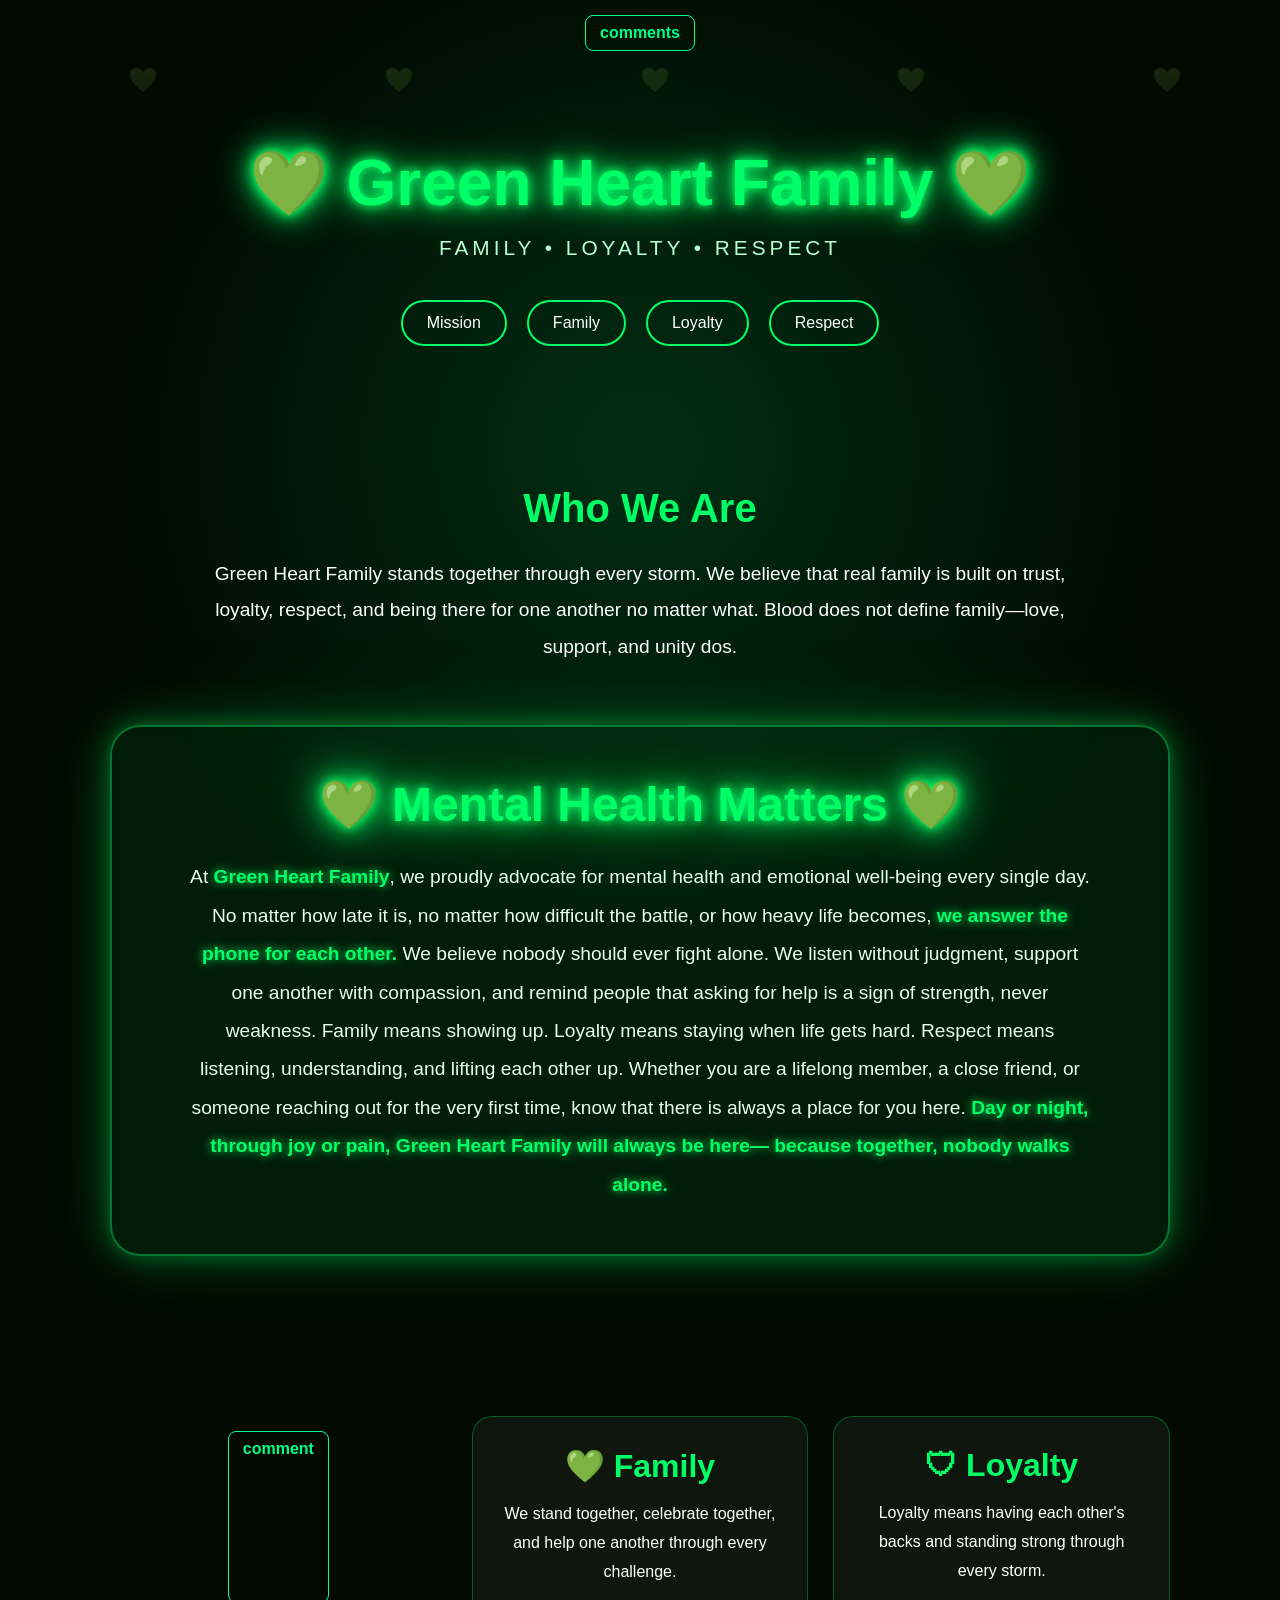
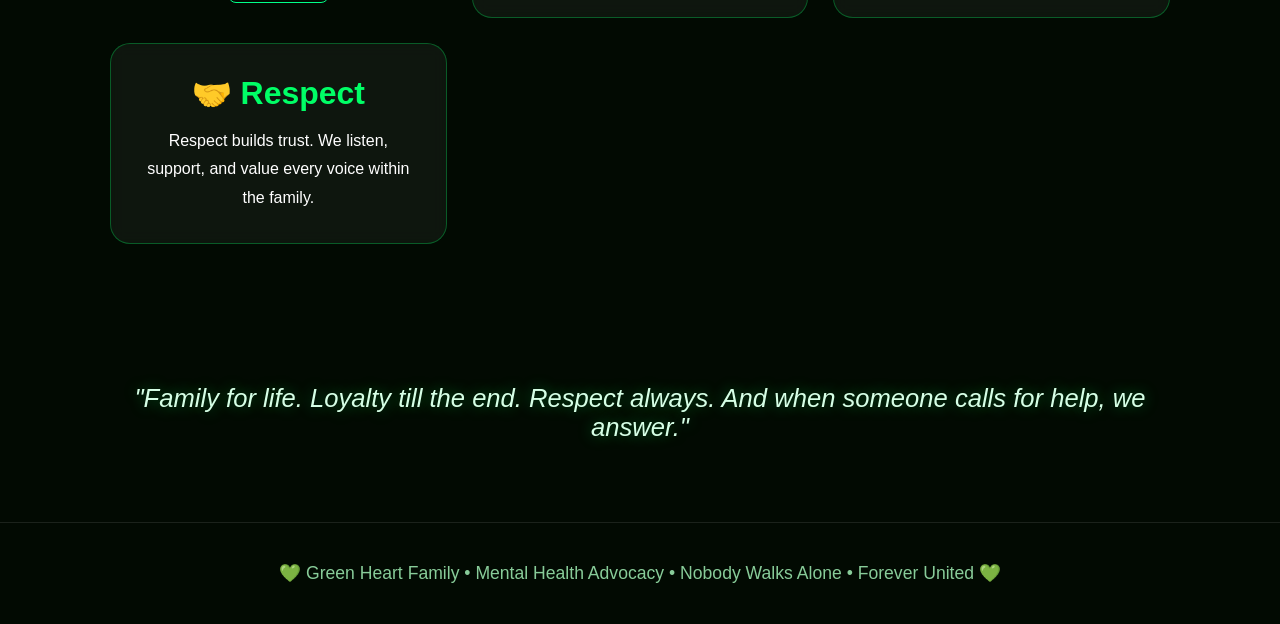
==== commit ec0c7c91: "Rename greenheartfamly.html to index.html" ====
--- a/index.html
+++ b/index.html
@@ -1,254 +1,438 @@
-<!DOCTYPE html>
-<html lang="en-US">
-<head>
-  <meta charset="UTF-8" />
-  <meta name="viewport" content="width=device-width, initial-scale=1.0, viewport-fit=cover" />
-  <title>Green Heart Family</title>
-  <meta name="description" content="Green Heart Family is a community website where members can connect, share posts, chat, support one another, and participate in the community." />
-  <meta name="theme-color" content="#00C853" />
-  <meta name="mobile-web-app-capable" content="yes" />
-  <meta name="apple-mobile-web-app-capable" content="yes" />
-  <meta name="apple-mobile-web-app-status-bar-style" content="black-translucent" />
-  <meta name="apple-mobile-web-app-title" content="Green Heart" />
-  <meta property="og:title" content="Green Heart Family" />
-  <meta property="og:description" content="Family • Loyalty • Respect — Connect, share, and support one another." />
-  <meta property="og:type" content="website" />
-  <meta property="og:url" content="https://legend200711.github.io/Green-heart-family/" />
-  <link rel="icon" href="favicon.ico" sizes="48x48" />
-  <link rel="apple-touch-icon" href="apple-touch-icon.png" />
-  <link rel="manifest" href="manifest.json" />
-  <link rel="stylesheet" href="style.css" />
-</head>
-<body>
-
-<!-- INTRO -->
-<div id="intro" aria-hidden="true">
-  <h1>💚 GREEN HEART</h1>
-  <p>FAMILY • LOYALTY • RESPECT</p>
-</div>
-
-<!-- TOP BAR -->
-<header id="topbar" role="banner">
-  <div class="logo">💚 Green Heart</div>
-  <div class="top-actions">
-    <span id="topbar-user" style="color:#00C853;font-size:0.9rem;"></span>
-    <button id="btn-login-top" onclick="showModal('auth-modal')" aria-label="Sign in">Sign In</button>
-    <button id="btn-logout-top" onclick="logout()" style="display:none;" aria-label="Sign out">Sign Out</button>
-  </div>
-</header>
-
-<!-- ===== HOME PAGE ===== -->
-<main id="page-home" class="page active" role="main">
-  <div class="heart" style="left:8%;animation-delay:0s;" aria-hidden="true">💚</div>
-  <div class="heart" style="left:28%;animation-delay:5s;" aria-hidden="true">💚</div>
-  <div class="heart" style="left:52%;animation-delay:10s;" aria-hidden="true">💚</div>
-  <div class="heart" style="left:74%;animation-delay:15s;" aria-hidden="true">💚</div>
-  <div class="heart" style="left:92%;animation-delay:3s;" aria-hidden="true">💚</div>
-
-  <div class="hero">
-    <h1>💚 Green Heart Family 💚</h1>
-    <p class="tagline">FAMILY • LOYALTY • RESPECT</p>
-    <div class="hero-actions">
-      <button class="btn btn-primary" onclick="showPage('community')">Join the Community</button>
-      <button class="btn" onclick="showPage('about')">Learn More</button>
-    </div>
-  </div>
-
-  <div class="mental-block">
-    <h2>💚 Mental Health Matters 💚</h2>
-    <p>
-      At <strong>Green Heart Family</strong>, we proudly advocate for mental health and emotional
-      well-being every single day. No matter how late it is, no matter how difficult the battle,
-      or how heavy life becomes, <strong>we answer the phone for each other.</strong><br /><br />
-      We listen without judgment, support one another with compassion, and remind people that
-      asking for help is a sign of strength, never weakness.<br /><br />
-      <strong>Day or night, through joy or pain — Green Heart Family will always be here.
-      Because together, nobody walks alone.</strong>
-    </p>
-  </div>
-
-  <div style="display:grid;grid-template-columns:repeat(auto-fit,minmax(240px,1fr));gap:16px;margin-top:10px;">
-    <div class="card" style="text-align:center;"><div style="font-size:2rem;margin-bottom:8px;">💚</div><h3 style="color:#00C853;margin-bottom:8px;">Family</h3><p>We stand together, celebrate together, and help one another through every challenge.</p></div>
-    <div class="card" style="text-align:center;"><div style="font-size:2rem;margin-bottom:8px;">🛡</div><h3 style="color:#00C853;margin-bottom:8px;">Loyalty</h3><p>Loyalty means having each other's backs and standing strong through every storm.</p></div>
-    <div class="card" style="text-align:center;"><div style="font-size:2rem;margin-bottom:8px;">🤝</div><h3 style="color:#00C853;margin-bottom:8px;">Respect</h3><p>Respect builds trust. We listen, support, and value every voice within the family.</p></div>
-  </div>
-
-  <blockquote style="font-size:1.2rem;font-style:italic;text-align:center;padding:40px 20px;color:#d6ffe6;line-height:1.8;">
-    "Family for life. Loyalty till the end. Respect always.<br />And when someone calls for help — we answer."
-  </blockquote>
-</main>
-
-<!-- ===== ABOUT PAGE ===== -->
-<main id="page-about" class="page" role="main">
-  <h2 class="section-title">About Green Heart Family</h2>
-  <div class="card">
-    <h3 style="color:#00C853;margin-bottom:12px;">Who We Are</h3>
-    <p style="line-height:1.9;">Green Heart Family stands together through every storm. We believe that real family is built on trust, loyalty, respect, and being there for one another no matter what. Blood does not define family — love, support, and unity do.</p>
-  </div>
-  <div class="card">
-    <h3 style="color:#00C853;margin-bottom:12px;">Our Mission</h3>
-    <p style="line-height:1.9;">To create a safe, supportive online community where every member feels valued, heard, and never alone. We advocate for mental health, celebrate achievements, and lift each other up through every challenge life brings.</p>
-  </div>
-  <div class="card">
-    <h3 style="color:#00C853;margin-bottom:12px;">Community Rules</h3>
-    <ul style="line-height:2.2;padding-left:20px;color:#eaffea;">
-      <li>Treat every member with respect and kindness.</li>
-      <li>No hate speech, harassment, or bullying of any kind.</li>
-      <li>Support one another — especially those going through hard times.</li>
-      <li>Keep personal information private and secure.</li>
-      <li>Report harmful content to a moderator immediately.</li>
-      <li>Family for life. Loyalty till the end.</li>
-    </ul>
-  </div>
-</main>
-
-<!-- ===== COMMUNITY PAGE ===== -->
-<main id="page-community" class="page" role="main">
-  <h2 class="section-title">Community</h2>
-  <div class="search-bar">
-    <input type="search" id="post-search" placeholder="Search posts…" oninput="loadPosts(this.value)" aria-label="Search posts" />
-  </div>
-  <div class="compose-box">
-    <textarea id="post-text" placeholder="Share something with the family… 💚" rows="3" maxlength="1000" aria-label="Write a post"></textarea>
-    <img id="image-preview" alt="Image preview" />
-    <div class="compose-footer">
-      <label for="post-image-input" title="Attach image" aria-label="Attach image">📷
-        <input type="file" id="post-image-input" accept="image/*" onchange="handleImageUpload(event)" />
-      </label>
-      <button class="btn btn-sm btn-primary" onclick="submitPost()">Post</button>
-    </div>
-  </div>
-  <div id="posts-container" aria-live="polite"></div>
-</main>
-
-<!-- ===== MESSAGES PAGE ===== -->
-<main id="page-messages" class="page" role="main">
-  <h2 class="section-title">Messages</h2>
-  <div id="chat-list-view">
-    <div id="chat-list" aria-live="polite"></div>
-  </div>
-  <div class="chat-window" id="chat-window-view">
-    <div class="chat-header">
-      <button class="back-btn" onclick="closeChat()" aria-label="Back">←</button>
-      <div class="avatar" style="width:36px;height:36px;font-size:1rem;">💚</div>
-      <strong id="chat-partner-name"></strong>
-    </div>
-    <div class="chat-messages" id="chat-messages" aria-live="polite"></div>
-    <div class="chat-input-row">
-      <input type="text" id="chat-input" placeholder="Type a message…" aria-label="Message" maxlength="500" />
-      <button class="btn btn-sm btn-primary" onclick="sendMessage()">Send</button>
-    </div>
-  </div>
-</main>
-
-<!-- ===== NOTIFICATIONS PAGE ===== -->
-<main id="page-notifications" class="page" role="main">
-  <h2 class="section-title">Notifications</h2>
-  <div id="notif-list" aria-live="polite"></div>
-</main>
-
-<!-- ===== PROFILE PAGE ===== -->
-<main id="page-profile" class="page" role="main">
-  <div id="profile-content"></div>
-  <input type="file" id="avatar-upload" accept="image/*" style="display:none;" onchange="handleAvatarUpload(event)" />
-</main>
-
-<!-- ===== SETTINGS PAGE ===== -->
-<main id="page-settings" class="page" role="main">
-  <h2 class="section-title">Settings</h2>
-  <div class="card">
-    <div class="settings-group">
-      <h3>Appearance</h3>
-      <div class="setting-row">
-        <span class="setting-label">Dark Mode</span>
-        <label class="toggle" aria-label="Toggle dark mode">
-          <input type="checkbox" id="toggle-dark" onchange="toggleDarkMode(this.checked)" />
-          <span class="slider"></span>
-        </label>
-      </div>
-    </div>
-    <div class="settings-group">
-      <h3>Account</h3>
-      <div class="setting-row"><span class="setting-label">Edit Profile</span><button class="btn btn-sm" onclick="showModal('edit-profile-modal')">Edit</button></div>
-      <div class="setting-row"><span class="setting-label">Sign Out</span><button class="btn btn-sm btn-danger" onclick="logout()">Sign Out</button></div>
-    </div>
-    <div class="settings-group">
-      <h3>About</h3>
-      <div class="setting-row"><span class="setting-label">Version</span><span style="color:#666;font-size:0.85rem;">1.0.0</span></div>
-      <div class="setting-row"><span class="setting-label">Website</span><a href="https://legend200711.github.io/Green-heart-family/" target="_blank" rel="noopener" style="color:#00C853;font-size:0.85rem;">Open</a></div>
-      <div class="setting-row"><span class="setting-label">Install App</span><button class="btn btn-sm" onclick="installApp()">Install</button></div>
-    </div>
-  </div>
-</main>
-
-<!-- ===== BOTTOM NAV ===== -->
-<nav id="bottom-nav" role="navigation" aria-label="Main navigation">
-  <button class="nav-btn active" data-page="home" onclick="showPage('home')" aria-label="Home"><span class="nav-icon">🏠</span>Home</button>
-  <button class="nav-btn" data-page="community" onclick="showPage('community')" aria-label="Community"><span class="nav-icon">🌿</span>Community</button>
-  <button class="nav-btn" data-page="messages" onclick="showPage('messages')" aria-label="Messages"><span class="nav-icon">💬</span>Messages</button>
-  <div class="nav-btn-wrap">
-    <button class="nav-btn" data-page="notifications" onclick="showPage('notifications')" aria-label="Notifications"><span class="nav-icon">🔔</span>Notifications</button>
-    <span class="badge" id="notif-badge" aria-live="polite" style="display:none;"></span>
-  </div>
-  <button class="nav-btn" data-page="profile" onclick="showPage('profile')" aria-label="Profile"><span class="nav-icon">👤</span>Profile</button>
-</nav>
-
-<!-- ===== AUTH MODAL ===== -->
-<div class="modal-overlay" id="auth-modal" role="dialog" aria-modal="true" aria-labelledby="auth-title">
-  <div class="modal-box">
-    <h2 id="auth-title">💚 Green Heart Family</h2>
-    <div style="display:flex;gap:8px;margin-bottom:20px;">
-      <button class="btn btn-sm btn-primary" id="tab-login" onclick="switchAuthTab('login')">Sign In</button>
-      <button class="btn btn-sm" id="tab-register" onclick="switchAuthTab('register')">Register</button>
-    </div>
-    <div id="login-form">
-      <div class="form-group"><label for="login-email">Email</label><input type="email" id="login-email" placeholder="you@example.com" autocomplete="email" /></div>
-      <div class="form-group"><label for="login-pass">Password</label><input type="password" id="login-pass" placeholder="••••••••" autocomplete="current-password" onkeydown="if(event.key==='Enter')handleLogin()" /></div>
-      <div class="modal-error" id="login-error" role="alert"></div>
-      <div class="modal-actions">
-        <button class="btn btn-primary" onclick="handleLogin()">Sign In</button>
-        <button class="btn" onclick="closeModal('auth-modal')">Close</button>
-      </div>
-      <p style="text-align:center;font-size:0.8rem;color:#888;margin-top:14px;">Demo: <strong style="color:#00C853;">demo@ghf.com</strong> / <strong style="color:#00C853;">demo1234</strong></p>
-    </div>
-    <div id="reg-form" style="display:none;">
-      <div class="form-group"><label for="reg-name">Full Name</label><input type="text" id="reg-name" placeholder="Your name" autocomplete="name" /></div>
-      <div class="form-group"><label for="reg-email">Email</label><input type="email" id="reg-email" placeholder="you@example.com" autocomplete="email" /></div>
-      <div class="form-group"><label for="reg-pass">Password (min 6 chars)</label><input type="password" id="reg-pass" placeholder="••••••••" autocomplete="new-password" onkeydown="if(event.key==='Enter')handleRegister()" /></div>
-      <div class="modal-error" id="reg-error" role="alert"></div>
-      <div class="modal-actions">
-        <button class="btn btn-primary" onclick="handleRegister()">Create Account</button>
-        <button class="btn" onclick="closeModal('auth-modal')">Close</button>
-      </div>
-    </div>
-  </div>
-</div>
-
-<!-- ===== EDIT PROFILE MODAL ===== -->
-<div class="modal-overlay" id="edit-profile-modal" role="dialog" aria-modal="true" aria-labelledby="edit-profile-title">
-  <div class="modal-box">
-    <h2 id="edit-profile-title">Edit Profile</h2>
-    <div class="form-group"><label for="edit-name">Display Name</label><input type="text" id="edit-name" placeholder="Your name" /></div>
-    <div class="form-group"><label for="edit-bio">Bio</label><textarea id="edit-bio" placeholder="Tell the family about yourself…"></textarea></div>
-    <div class="modal-error" id="edit-profile-error" role="alert"></div>
-    <div class="modal-actions">
-      <button class="btn btn-primary" onclick="saveProfile()">Save</button>
-      <button class="btn" onclick="closeModal('edit-profile-modal')">Cancel</button>
-    </div>
-  </div>
-</div>
-
-<!-- ===== PWA INSTALL BANNER ===== -->
-<div id="install-banner" onclick="installApp()" aria-label="Install Green Heart Family app">
-  📲 Install Green Heart Family
-  <button class="btn btn-sm" style="border-color:#000;color:#000;" onclick="document.getElementById('install-banner').classList.remove('show');event.stopPropagation();">✕</button>
-</div>
-
-<!-- ===== FOOTER ===== -->
-<footer style="text-align:center;padding:30px 20px 90px;color:#88cc99;font-size:0.9rem;border-top:1px solid rgba(255,255,255,0.06);">
-  💚 Green Heart Family • Mental Health Advocacy • Nobody Walks Alone • Forever United 💚
-</footer>
-
-<script src="script.js"></script>
-</body>
-</html>
+<!DOCTYPE html>
+<html lang="en">
+<head>
+<meta charset="UTF-8">
+<meta name="viewport" content="width=device-width, initial-scale=1.0">
+<title>Green Heart Family</title>
+
+<style>
+*{
+margin:0;
+padding:0;
+box-sizing:border-box;
+font-family:Arial,sans-serif;
+}
+
+html,body{
+width:100%;
+overflow-x:hidden;
+}
+
+/* ===== INTRO SCREEN ===== */
+#intro{
+position:fixed;
+inset:0;
+background:#000;
+display:flex;
+align-items:center;
+justify-content:center;
+z-index:9999;
+animation:fadeOut 2s ease forwards;
+animation-delay:4s;
+}
+
+#intro h1{
+font-size:4rem;
+color:#00ff66;
+text-shadow:0 0 20px #00ff66, 0 0 40px #00ff66;
+transform:scale(0.5);
+opacity:0;
+animation:zoomIn 2s ease forwards;
+}
+
+@keyframes zoomIn{
+0%{
+transform:scale(0.3);
+opacity:0;
+letter-spacing:20px;
+}
+100%{
+transform:scale(1.2);
+opacity:1;
+letter-spacing:5px;
+}
+}
+
+@keyframes fadeOut{
+to{
+opacity:0;
+visibility:hidden;
+}
+}
+
+body{
+background:#020a02;
+color:#fff;
+}
+
+/* Animated Background */
+body::before{
+content:"";
+position:fixed;
+inset:0;
+background:
+radial-gradient(circle at center,
+rgba(0,255,120,.15),
+transparent 70%);
+animation:pulse 8s infinite alternate;
+z-index:-2;
+}
+
+@keyframes pulse{
+from{transform:scale(1);}
+to{transform:scale(1.2);}
+}
+
+/* Floating Hearts */
+.heart{
+position:fixed;
+color:#00ff66;
+opacity:.15;
+font-size:24px;
+animation:float 18s linear infinite;
+z-index:-1;
+pointer-events:none;
+}
+
+@keyframes float{
+0%{
+transform:translateY(110vh) rotate(0deg);
+}
+100%{
+transform:translateY(-120vh) rotate(360deg);
+}
+}
+
+/* Header */
+header{
+text-align:center;
+padding:80px 20px;
+}
+
+h1{
+font-size:4rem;
+color:#00ff66;
+text-shadow:
+0 0 10px #00ff66,
+0 0 20px #00ff66,
+0 0 40px #00ff66;
+}
+
+.tagline{
+margin-top:15px;
+font-size:1.3rem;
+letter-spacing:4px;
+color:#b8ffd0;
+}
+
+/* Navigation */
+nav{
+margin-top:40px;
+display:flex;
+justify-content:center;
+gap:20px;
+flex-wrap:wrap;
+}
+
+nav a{
+text-decoration:none;
+color:white;
+padding:12px 24px;
+border:2px solid #00ff66;
+border-radius:30px;
+transition:.3s;
+}
+
+nav a:hover{
+background:#00ff66;
+color:black;
+box-shadow:0 0 25px #00ff66;
+transform:translateY(-3px);
+}
+
+/* Sections */
+section{
+max-width:1100px;
+margin:auto;
+padding:60px 20px;
+text-align:center;
+}
+
+section h2{
+font-size:2.5rem;
+color:#00ff66;
+margin-bottom:25px;
+}
+
+/* Mental Health Hero */
+.mental-health{
+margin-top:60px;
+padding:50px 30px;
+border-radius:30px;
+background:rgba(0,255,100,.08);
+border:2px solid rgba(0,255,100,.4);
+backdrop-filter:blur(10px);
+box-shadow:
+0 0 20px rgba(0,255,100,.3),
+0 0 50px rgba(0,255,100,.2),
+0 0 100px rgba(0,255,100,.1);
+animation:greenGlow 4s infinite alternate;
+}
+
+@keyframes greenGlow{
+from{
+box-shadow:
+0 0 20px rgba(0,255,100,.3),
+0 0 50px rgba(0,255,100,.2);
+}
+
+to{
+box-shadow:
+0 0 40px rgba(0,255,100,.6),
+0 0 90px rgba(0,255,100,.3);
+}
+}
+
+.mental-health h2{
+font-size:3rem;
+text-shadow:
+0 0 10px #00ff66,
+0 0 25px #00ff66,
+0 0 50px #00ff66;
+}
+
+.mental-health p{
+font-size:1.2rem;
+line-height:2;
+color:#eaffea;
+max-width:900px;
+margin:auto;
+}
+
+.mental-health strong{
+color:#00ff66;
+text-shadow:0 0 10px #00ff66;
+}
+
+/* Cards */
+.card-container{
+display:grid;
+grid-template-columns:repeat(auto-fit,minmax(250px,1fr));
+gap:25px;
+margin-top:40px;
+}
+
+.card{
+background:rgba(255,255,255,.05);
+border:1px solid rgba(0,255,100,.3);
+padding:30px;
+border-radius:20px;
+backdrop-filter:blur(8px);
+transition:.3s;
+}
+
+.card:hover{
+transform:translateY(-10px);
+box-shadow:0 0 30px rgba(0,255,100,.5);
+}
+
+.card h2{
+color:#00ff66;
+margin-bottom:15px;
+font-size:2rem;
+}
+
+.card p{
+line-height:1.8;
+}
+
+/* Quote */
+.quote{
+font-size:1.6rem;
+font-style:italic;
+padding:80px 20px;
+color:#d6ffe6;
+text-shadow:0 0 15px rgba(0,255,100,.4);
+}
+
+/* Footer */
+footer{
+text-align:center;
+padding:40px 20px;
+border-top:1px solid rgba(255,255,255,.1);
+color:#88cc99;
+font-size:1.1rem;
+}
+
+/* Mobile */
+@media(max-width:768px){
+
+h1{
+font-size:2.7rem;
+}
+
+#intro h1{
+font-size:2.5rem;
+}
+
+.tagline{
+font-size:1rem;
+letter-spacing:2px;
+}
+
+.mental-health h2{
+font-size:2.2rem;
+}
+
+.mental-health p{
+font-size:1rem;
+line-height:1.8;
+}
+
+section h2{
+font-size:2rem;
+}
+
+}
+.pop-nav{
+    text-align:center;
+    margin:15px 0;
+}
+
+.pop-nav a{
+    color:#00ff88;
+    text-decoration:none;
+    font-weight:bold;
+    padding:8px 14px;
+    border:1px solid #00ff88;
+    border-radius:8px;
+    display:inline-block;
+    transition:0.3s;
+}
+
+.pop-nav a:hover{
+    background:#00ff88;
+    color:#000;
+}
+</style>
+</head>
+
+<body>
+
+<!-- CINEMATIC INTRO -->
+<div id="intro">
+<h1>WELCOME IN</h1>
+</div>
+
+<nav class="pop-nav">
+    <a href="comments.html">comments</a>
+</nav>
+
+<!-- Floating Hearts -->
+<div class="heart" style="left:10%;animation-delay:0s;">💚</div>
+<div class="heart" style="left:30%;animation-delay:4s;">💚</div>
+<div class="heart" style="left:50%;animation-delay:8s;">💚</div>
+<div class="heart" style="left:70%;animation-delay:12s;">💚</div>
+<div class="heart" style="left:90%;animation-delay:16s;">💚</div>
+
+<header>
+
+<h1>💚 Green Heart Family 💚</h1>
+
+<p class="tagline">
+FAMILY • LOYALTY • RESPECT
+</p>
+
+<nav>
+<a href="#mission">Mission</a>
+<a href="#family">Family</a>
+<a href="#loyalty">Loyalty</a>
+<a href="#respect">Respect</a>
+</nav>
+
+</header>
+
+<section id="mission">
+
+<h2>Who We Are</h2>
+
+<p style="font-size:1.2rem;line-height:1.9;max-width:900px;margin:auto;">
+Green Heart Family stands together through every storm.
+We believe that real family is built on trust, loyalty,
+respect, and being there for one another no matter what.
+Blood does not define family—love, support, and unity dos.
+</p>
+
+<div class="mental-health">
+
+<h2>💚 Mental Health Matters 💚</h2>
+
+<p>
+At <strong>Green Heart Family</strong>, we proudly advocate
+for mental health and emotional well-being every single day.
+
+No matter how late it is, no matter how difficult the battle,
+or how heavy life becomes, <strong>we answer the phone for each other.</strong>
+
+We believe nobody should ever fight alone.
+
+We listen without judgment, support one another with compassion,
+and remind people that asking for help is a sign of strength,
+never weakness.
+
+Family means showing up.
+
+Loyalty means staying when life gets hard.
+
+Respect means listening, understanding, and lifting each other up.
+
+Whether you are a lifelong member, a close friend,
+or someone reaching out for the very first time,
+know that there is always a place for you here.
+
+<strong>
+Day or night, through joy or pain,
+Green Heart Family will always be here—
+because together, nobody walks alone.
+</strong>
+</p>
+
+</div>
+
+</section>
+
+<section>
+
+<div class="card-container">
+<nav class="pop-nav">
+    <a href="comments.html">comment</a>
+</nav>
+<div class="card" id="family">
+<h2>💚 Family</h2>
+<p>We stand together, celebrate together, and help one another through every challenge.</p>
+</div>
+
+<div class="card" id="loyalty">
+<h2>🛡 Loyalty</h2>
+<p>Loyalty means having each other's backs and standing strong through every storm.</p>
+</div>
+
+<div class="card" id="respect">
+<h2>🤝 Respect</h2>
+<p>Respect builds trust. We listen, support, and value every voice within the family.</p>
+</div>
+
+</div>
+
+</section>
+
+<section class="quote">
+"Family for life. Loyalty till the end. Respect always. And when someone calls for help, we answer."
+</section>
+
+<footer>
+💚 Green Heart Family • Mental Health Advocacy • Nobody Walks Alone • Forever United 💚
+</footer>
+
+</body>
+</html>
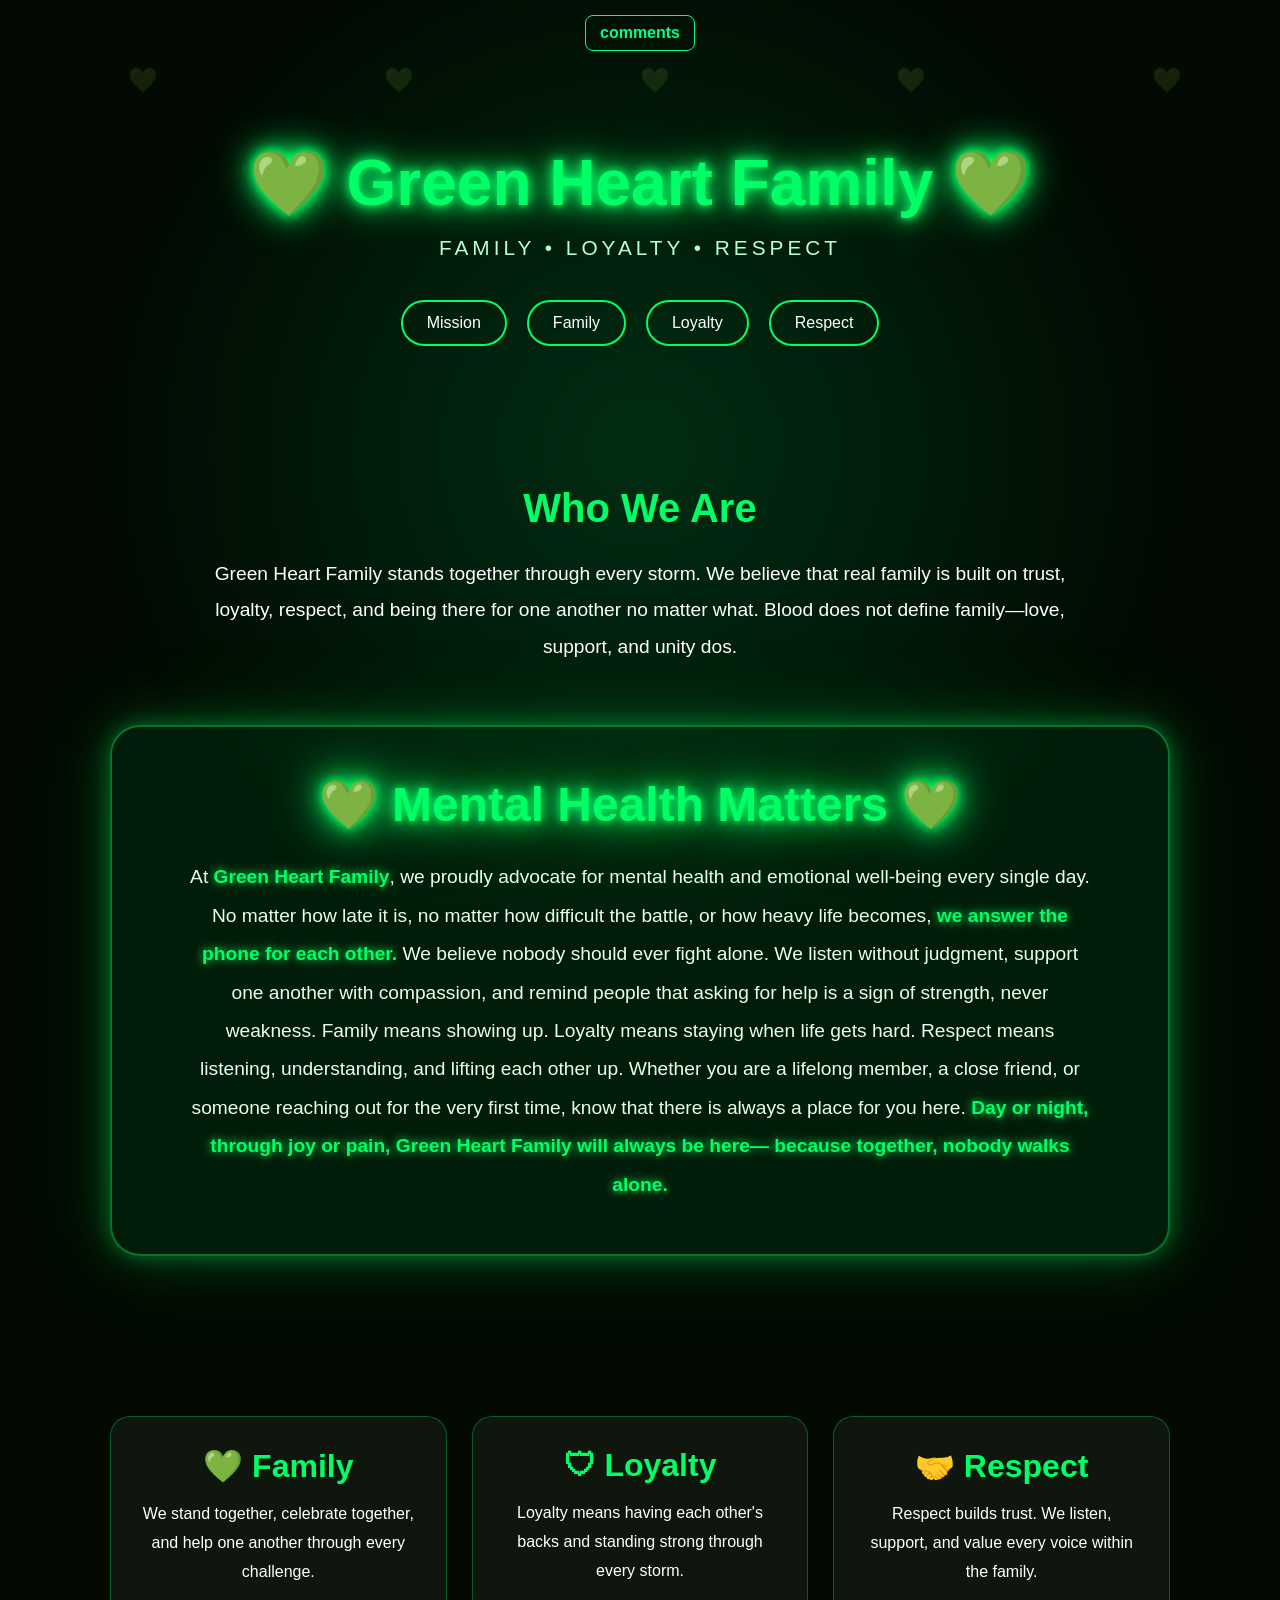
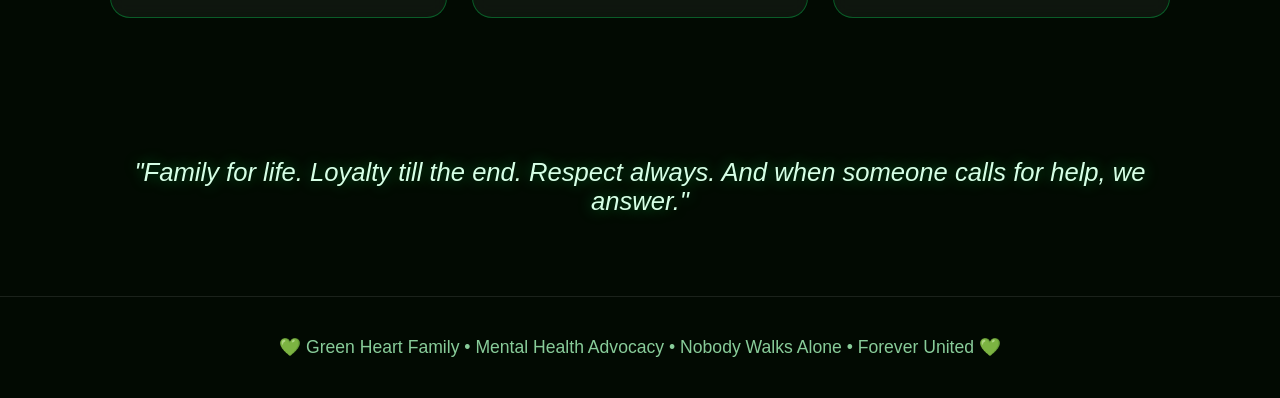
==== commit 366a0174: "Add files via upload" ====
--- a/index.html
+++ b/index.html
@@ -4,6 +4,12 @@
 <meta charset="UTF-8">
 <meta name="viewport" content="width=device-width, initial-scale=1.0">
 <title>Green Heart Family</title>
+<link rel="manifest" href="manifest.json">
+<meta name="theme-color" content="#00ff66">
+<meta name="mobile-web-app-capable" content="yes">
+<meta name="apple-mobile-web-app-capable" content="yes">
+<meta name="apple-mobile-web-app-status-bar-style" content="black-translucent">
+<meta name="apple-mobile-web-app-title" content="Green Heart Family">
 
 <style>
 *{
@@ -404,9 +410,6 @@
 <section>
 
 <div class="card-container">
-<nav class="pop-nav">
-    <a href="comments.html">comment</a>
-</nav>
 <div class="card" id="family">
 <h2>💚 Family</h2>
 <p>We stand together, celebrate together, and help one another through every challenge.</p>
@@ -434,5 +437,10 @@
 💚 Green Heart Family • Mental Health Advocacy • Nobody Walks Alone • Forever United 💚
 </footer>
 
+<script>
+if ("serviceWorker" in navigator) {
+  navigator.serviceWorker.register("service-worker.js");
+}
+</script>
 </body>
 </html>
